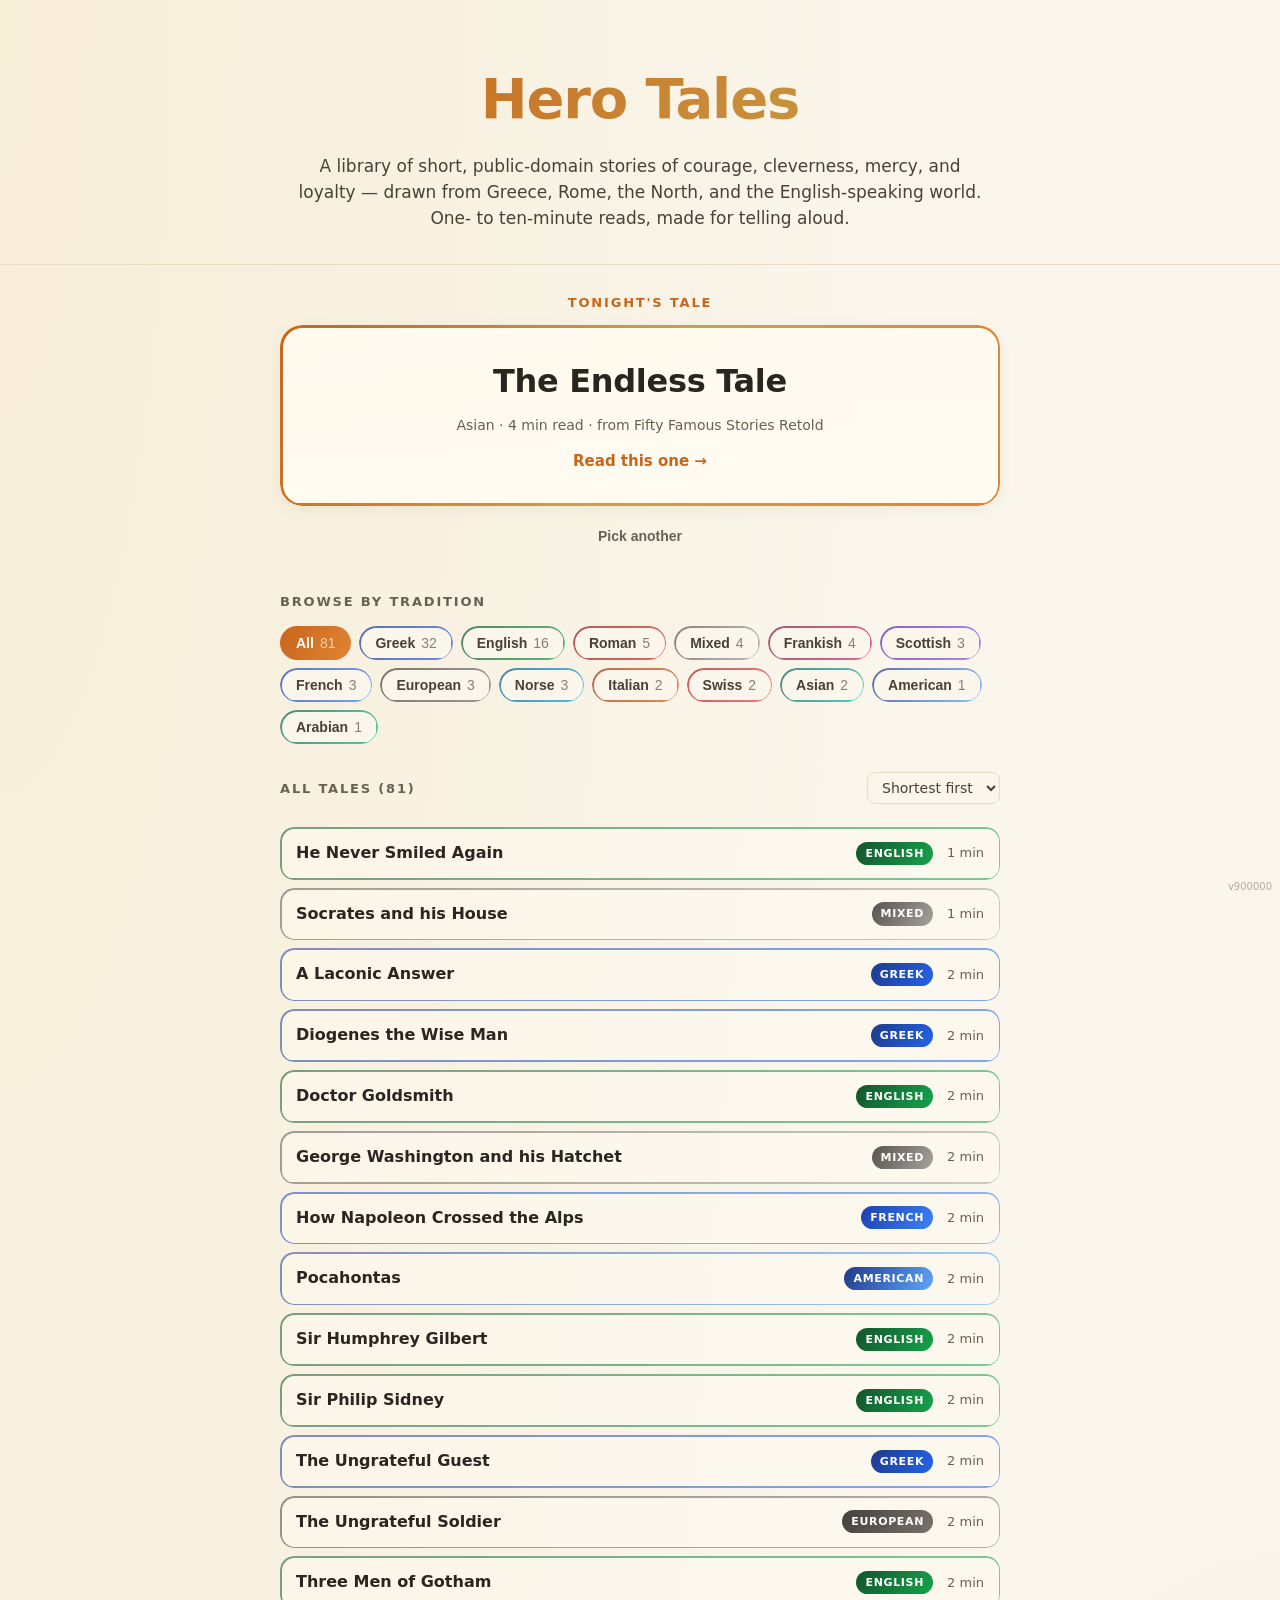
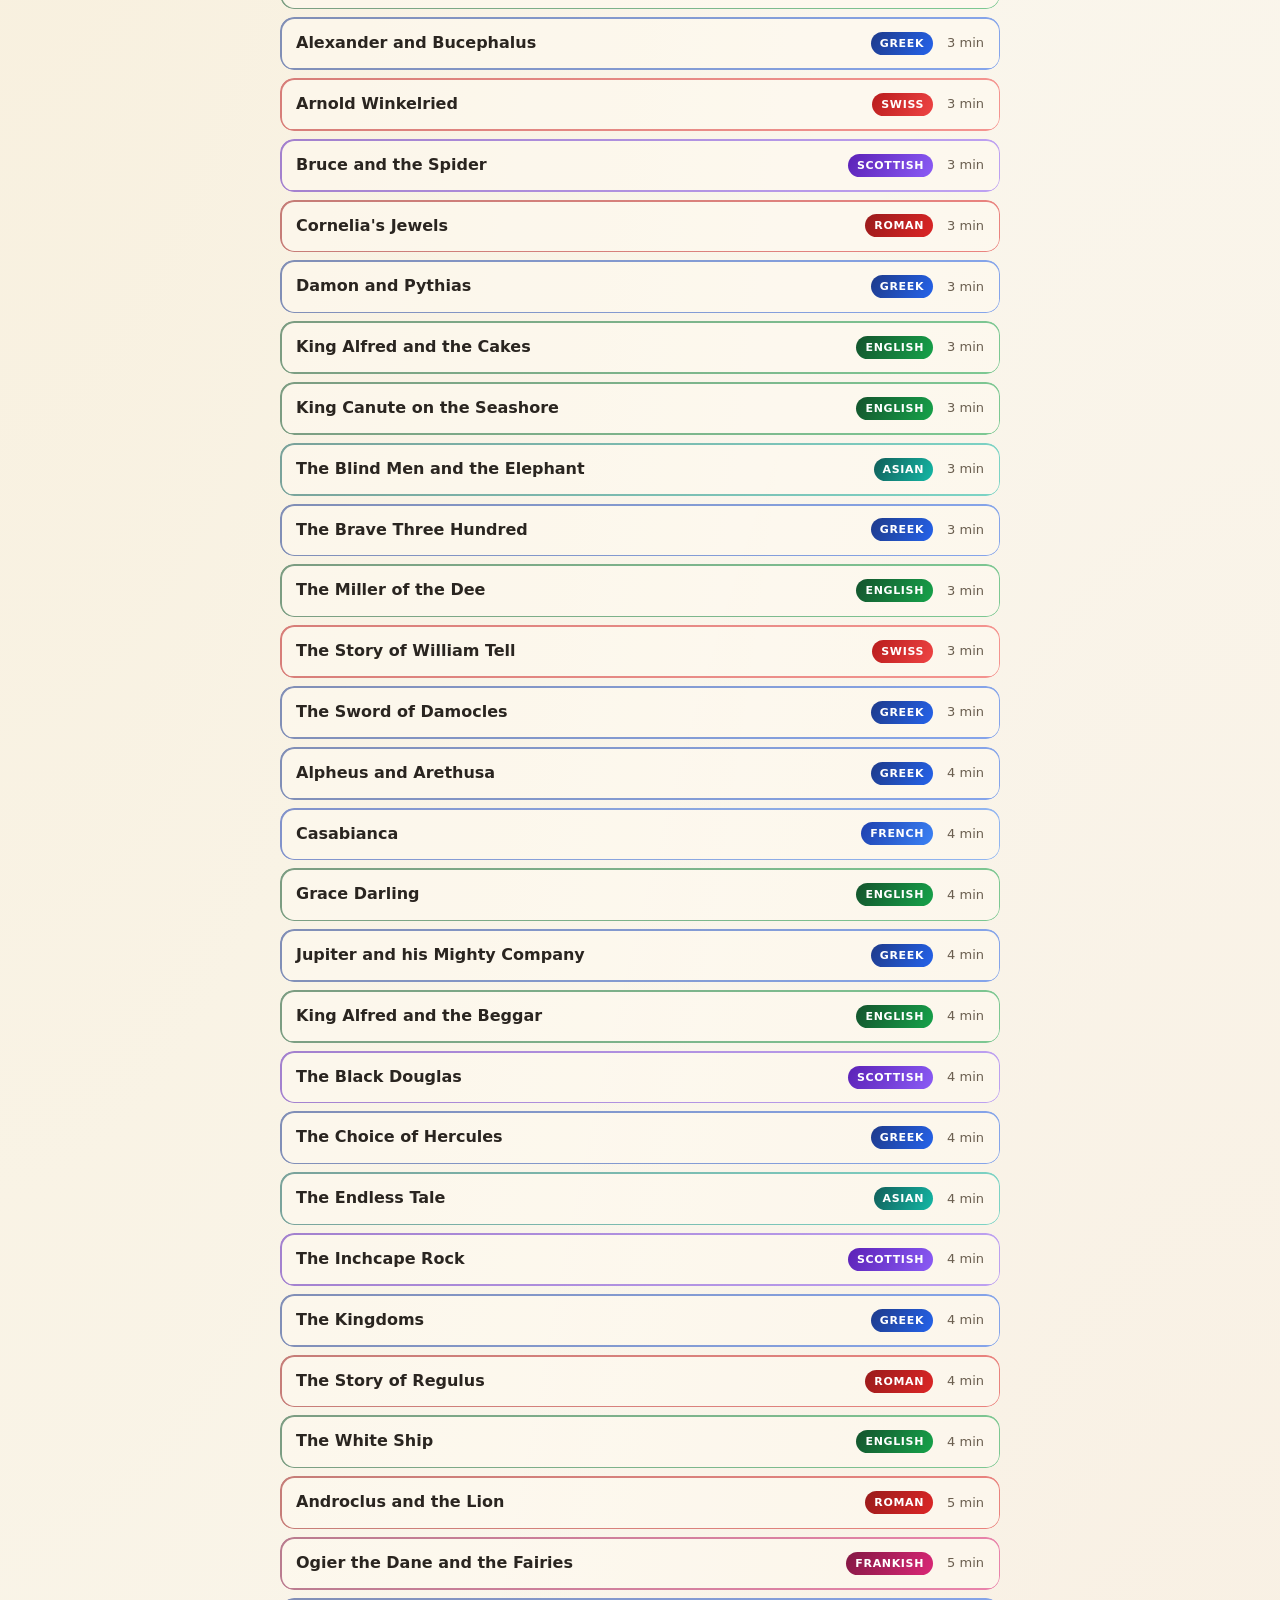
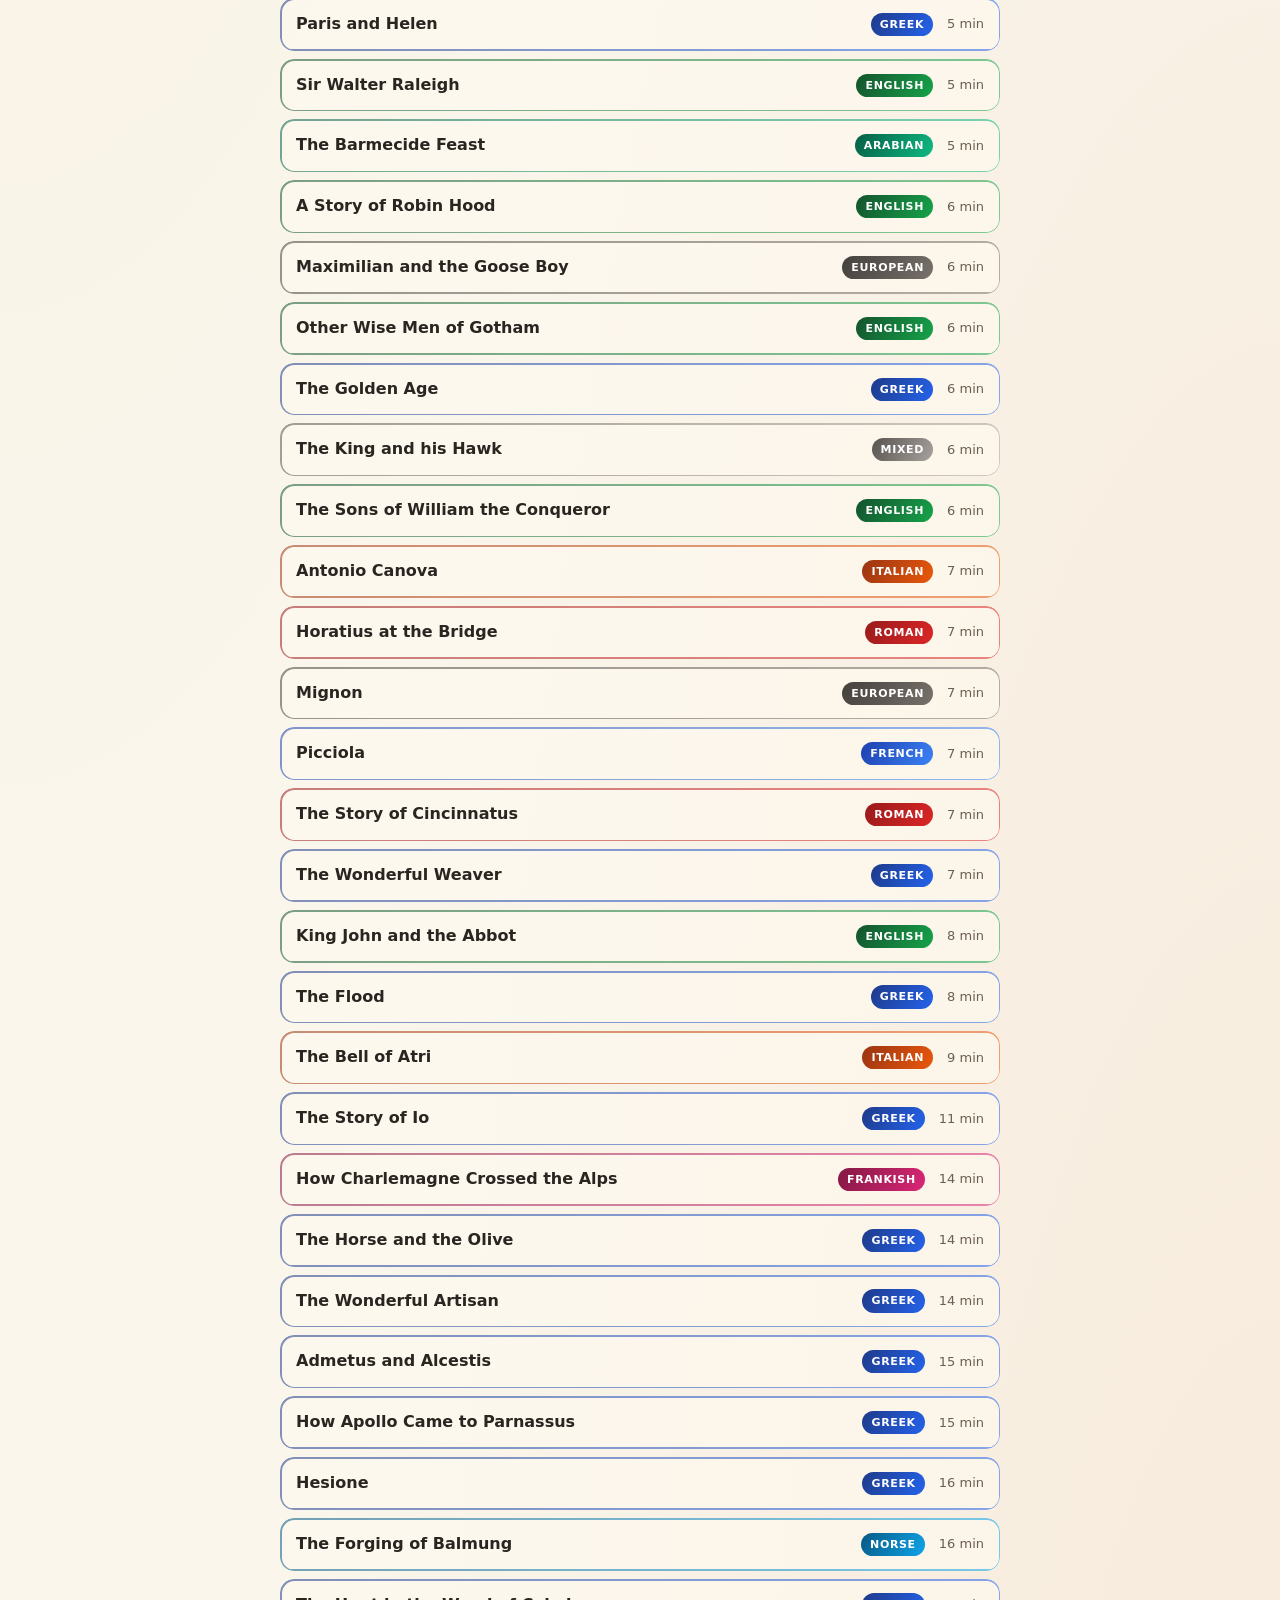
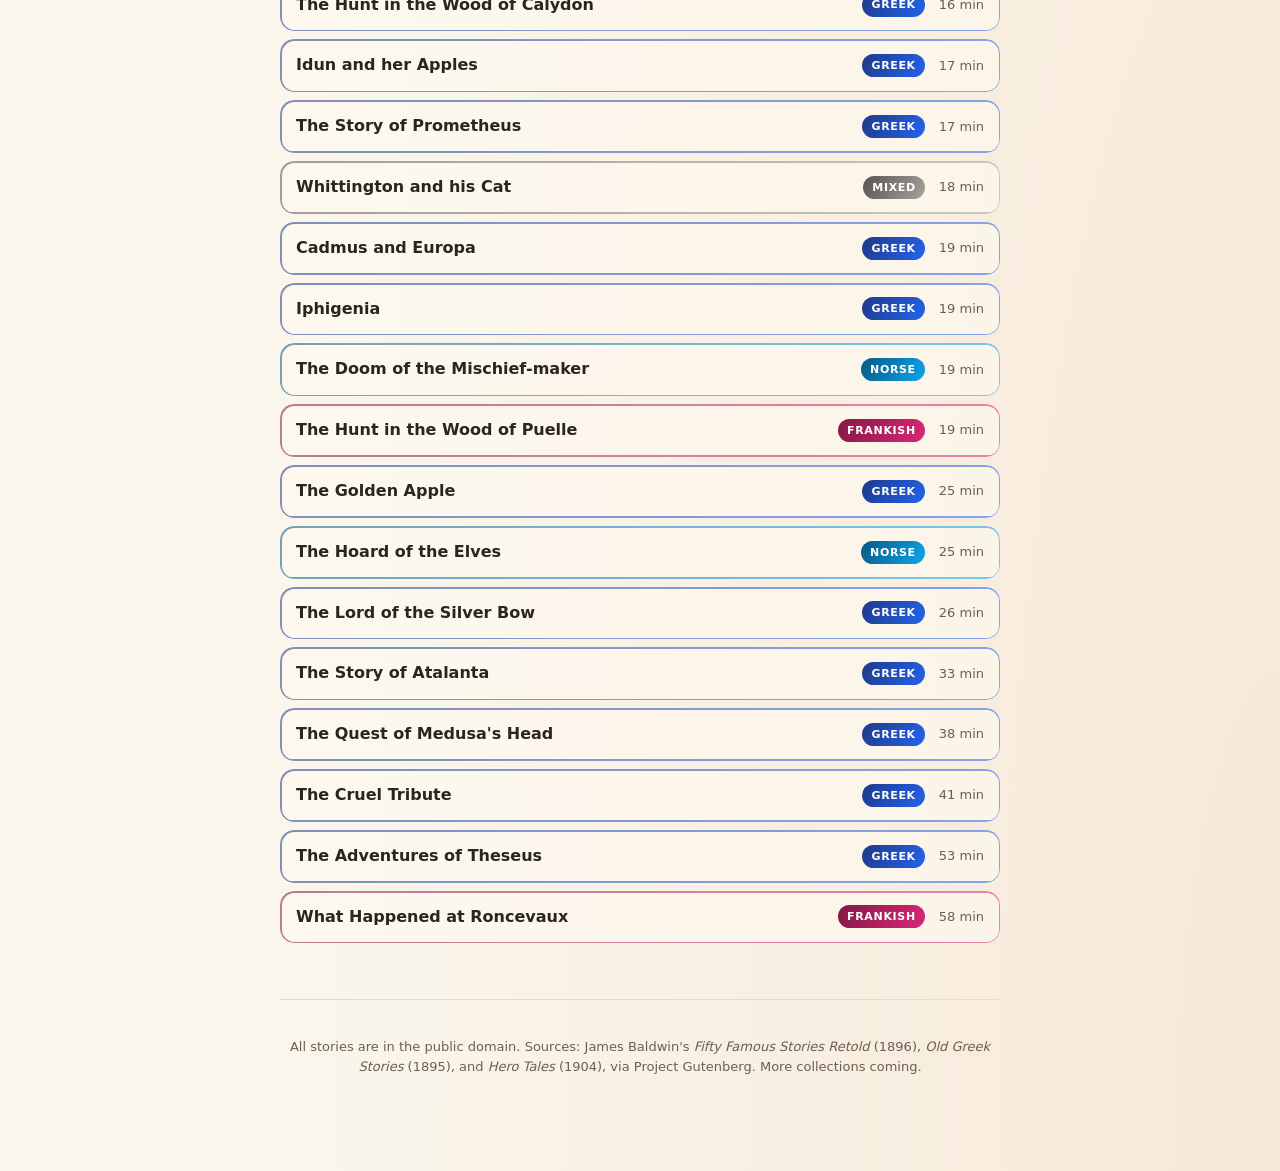
==== index.html @ 022a9156 "Hero Tales v1 — 81 public-domain hero tales from Baldwin's Fifty Famous Stories Retold, Old Greek St" ====
<!DOCTYPE html>
<html lang="en">
<head>
<meta charset="UTF-8">
<meta name="viewport" content="width=device-width, initial-scale=1.0, viewport-fit=cover">
<meta name="theme-color" content="#FAF6EC">
<title>Hero Tales — Stories of greatness, for telling aloud</title>
<link rel="manifest" href="manifest.json">
<link rel="icon" type="image/png" href="icon-192.png">
<link rel="apple-touch-icon" href="apple-touch-icon.png">
<meta name="apple-mobile-web-app-capable" content="yes">
<meta name="apple-mobile-web-app-title" content="Hero Tales">
<link rel="stylesheet" href="assets/style.css">
</head>
<body class="library">

<header class="hero">
  <div class="hero-wrap">
    <h1>Hero Tales</h1>
    <p class="hero-lede">A library of short, public-domain stories of courage, cleverness, mercy, and loyalty — drawn from Greece, Rome, the North, and the English-speaking world. One- to ten-minute reads, made for telling aloud.</p>
  </div>
</header>

<main>
  <section class="tonight">
    <div class="tonight-label">Tonight's tale</div>
    <a id="tonight-card" class="tonight-card" href="#">
      <div class="tonight-title">Loading…</div>
      <div class="tonight-meta"></div>
      <div class="tonight-cta">Read this one →</div>
    </a>
    <button id="reshuffle" class="reshuffle">Pick another</button>
  </section>

  <section class="filter-section">
    <h2 class="section-title">Browse by tradition</h2>
    <div id="tradition-chips" class="chip-row"></div>
  </section>

  <section class="list-section">
    <div class="list-header">
      <h2 class="section-title" id="list-title">All tales</h2>
      <select id="sort-by" class="sort-select" aria-label="Sort">
        <option value="short">Shortest first</option>
        <option value="alpha">A → Z</option>
        <option value="tradition">By tradition</option>
      </select>
    </div>
    <ul id="story-list" class="story-list"></ul>
  </section>

  <footer class="lib-footer">
    <p>All stories are in the public domain. Sources: James Baldwin's <em>Fifty Famous Stories Retold</em> (1896), <em>Old Greek Stories</em> (1895), and <em>Hero Tales</em> (1904), via Project Gutenberg. More collections coming.</p>
  </footer>
</main>

<div id="version-pill" class="version-pill"></div>

<script src="assets/app.js"></script>
</body>
</html>
---- assets/style.css ----
/* Hero Tales — warm-cream campfire aesthetic. Light/bright, never dark. */

:root {
  --cream: #FAF6EC;
  --cream-2: #F2EBD8;
  --ink: #2A2520;
  --ink-soft: #4A4034;
  --muted: #6B5F50;
  --rule: #E5DCC2;
  --amber: #C8651B;
  --amber-2: #E08434;
  --gold: #C9A24A;

  /* Tradition accents (paired: deep / glow) */
  --t-greek-1: #1E3A8A;   --t-greek-2: #2563EB;
  --t-roman-1: #991B1B;   --t-roman-2: #DC2626;
  --t-english-1: #14532D; --t-english-2: #16A34A;
  --t-scottish-1: #5B21B6;--t-scottish-2: #8B5CF6;
  --t-norse-1: #075985;   --t-norse-2: #0EA5E9;
  --t-frankish-1: #831843;--t-frankish-2: #DB2777;
  --t-french-1: #1E40AF;  --t-french-2: #3B82F6;
  --t-italian-1: #9A3412; --t-italian-2: #EA580C;
  --t-swiss-1: #B91C1C;   --t-swiss-2: #EF4444;
  --t-arabian-1: #065F46; --t-arabian-2: #10B981;
  --t-asian-1: #115E59;   --t-asian-2: #14B8A6;
  --t-american-1: #1E3A8A;--t-american-2: #60A5FA;
  --t-european-1: #44403C;--t-european-2: #78716C;
  --t-mixed-1: #57534E;   --t-mixed-2: #A8A29E;
}

[hidden] { display: none !important; }

* { box-sizing: border-box; }

html, body {
  margin: 0;
  padding: 0;
  background: var(--cream);
  color: var(--ink);
  font-family: -apple-system, BlinkMacSystemFont, "Segoe UI", system-ui, sans-serif;
  font-size: 17px;
  line-height: 1.55;
  -webkit-font-smoothing: antialiased;
  text-rendering: optimizeLegibility;
}

body {
  padding-bottom: env(safe-area-inset-bottom);
  background:
    radial-gradient(ellipse at top left, rgba(232, 196, 122, 0.18), transparent 50%),
    radial-gradient(ellipse at bottom right, rgba(220, 134, 76, 0.12), transparent 55%),
    var(--cream);
  min-height: 100vh;
}

a { color: var(--amber); text-decoration: none; }
a:hover { text-decoration: underline; }

/* ===== Library page ===== */

.hero {
  padding: 56px 24px 32px;
  text-align: center;
  border-bottom: 1px solid var(--rule);
}
.hero-wrap { max-width: 700px; margin: 0 auto; }
.hero h1 {
  font-size: clamp(36px, 7vw, 56px);
  font-weight: 900;
  letter-spacing: -0.02em;
  margin: 0 0 10px;
  background: linear-gradient(120deg, var(--amber) 0%, var(--gold) 100%);
  -webkit-background-clip: text;
  background-clip: text;
  color: transparent;
}
.hero-lede {
  font-size: 17px;
  color: var(--ink-soft);
  margin: 0;
  line-height: 1.55;
}

main { max-width: 760px; margin: 0 auto; padding: 28px 20px 80px; }

.section-title {
  font-size: 13px;
  font-weight: 800;
  letter-spacing: 0.14em;
  text-transform: uppercase;
  color: var(--muted);
  margin: 0 0 14px;
}

/* Tonight's tale card — large featured tile with gradient outline */
.tonight { margin-bottom: 40px; }
.tonight-label {
  font-size: 13px;
  font-weight: 800;
  letter-spacing: 0.14em;
  text-transform: uppercase;
  color: var(--amber);
  margin-bottom: 12px;
  text-align: center;
}
.tonight-card {
  display: block;
  position: relative;
  padding: 32px 28px;
  background: linear-gradient(180deg, rgba(255, 251, 240, 0.85) 0%, rgba(255, 251, 240, 1) 100%);
  border-radius: 22px;
  text-decoration: none;
  color: inherit;
  text-align: center;
  isolation: isolate;
  box-shadow: 0 4px 14px rgba(122, 86, 36, 0.08);
  transition: transform 0.15s ease;
}
.tonight-card::before {
  content: '';
  position: absolute;
  inset: 0;
  border-radius: 22px;
  padding: 2.5px;
  background: linear-gradient(120deg, var(--amber) 0%, var(--gold) 50%, var(--amber-2) 100%);
  -webkit-mask: linear-gradient(#000 0 0) content-box, linear-gradient(#000 0 0);
  mask: linear-gradient(#000 0 0) content-box, linear-gradient(#000 0 0);
  -webkit-mask-composite: xor;
  mask-composite: exclude;
  pointer-events: none;
}
.tonight-card:hover { transform: translateY(-2px); text-decoration: none; }
.tonight-title {
  font-size: clamp(24px, 4.5vw, 32px);
  font-weight: 800;
  letter-spacing: -0.01em;
  margin-bottom: 8px;
  color: var(--ink);
}
.tonight-meta {
  font-size: 14px;
  color: var(--muted);
  margin-bottom: 14px;
}
.tonight-cta {
  font-size: 15px;
  font-weight: 700;
  color: var(--amber);
}
.reshuffle {
  display: block;
  margin: 14px auto 0;
  background: transparent;
  border: none;
  color: var(--muted);
  font-size: 14px;
  font-weight: 600;
  cursor: pointer;
  padding: 8px 16px;
}
.reshuffle:hover { color: var(--amber); }

/* Tradition chips */
.filter-section { margin-bottom: 28px; }
.chip-row {
  display: flex;
  flex-wrap: wrap;
  gap: 8px;
}
.chip {
  position: relative;
  padding: 9px 16px;
  background: var(--cream);
  border-radius: 999px;
  font-size: 14px;
  font-weight: 600;
  color: var(--ink-soft);
  cursor: pointer;
  border: none;
  isolation: isolate;
  transition: transform 0.12s ease;
}
.chip::before {
  content: '';
  position: absolute;
  inset: 0;
  border-radius: 999px;
  padding: 1.5px;
  background: linear-gradient(120deg, var(--c1, var(--rule)), var(--c2, var(--rule)));
  -webkit-mask: linear-gradient(#000 0 0) content-box, linear-gradient(#000 0 0);
  mask: linear-gradient(#000 0 0) content-box, linear-gradient(#000 0 0);
  -webkit-mask-composite: xor;
  mask-composite: exclude;
  pointer-events: none;
  opacity: 0.7;
}
.chip:hover { transform: translateY(-1px); }
.chip.active {
  background: linear-gradient(120deg, var(--c1, var(--amber)) 0%, var(--c2, var(--amber-2)) 100%);
  color: white;
}
.chip.active::before { opacity: 0; }
.chip-count {
  margin-left: 6px;
  opacity: 0.65;
  font-weight: 500;
}

/* Story list */
.list-section {}
.list-header {
  display: flex;
  align-items: baseline;
  justify-content: space-between;
  margin-bottom: 14px;
  gap: 12px;
}
.sort-select {
  background: var(--cream);
  border: 1px solid var(--rule);
  border-radius: 8px;
  padding: 6px 10px;
  font-size: 14px;
  color: var(--ink-soft);
  font-family: inherit;
}
.story-list {
  list-style: none;
  margin: 0;
  padding: 0;
  display: flex;
  flex-direction: column;
  gap: 8px;
}
.story-item {
  position: relative;
  padding: 14px 16px;
  background: rgba(255, 251, 240, 0.6);
  border-radius: 14px;
  display: flex;
  align-items: center;
  gap: 14px;
  isolation: isolate;
  transition: transform 0.12s ease, background 0.15s;
}
.story-item::before {
  content: '';
  position: absolute;
  inset: 0;
  border-radius: 14px;
  padding: 1.5px;
  background: linear-gradient(120deg, var(--c1, var(--rule)), var(--c2, var(--rule)));
  -webkit-mask: linear-gradient(#000 0 0) content-box, linear-gradient(#000 0 0);
  mask: linear-gradient(#000 0 0) content-box, linear-gradient(#000 0 0);
  -webkit-mask-composite: xor;
  mask-composite: exclude;
  pointer-events: none;
  opacity: 0.55;
}
.story-item a {
  flex: 1;
  color: var(--ink);
  text-decoration: none;
  font-weight: 600;
  font-size: 16px;
}
.story-item:hover { transform: translateY(-1px); background: rgba(255, 251, 240, 0.95); }
.story-item:hover a { text-decoration: none; }
.story-time {
  font-size: 13px;
  color: var(--muted);
  font-variant-numeric: tabular-nums;
  white-space: nowrap;
}
.story-trad-pill {
  font-size: 11px;
  font-weight: 700;
  letter-spacing: 0.06em;
  text-transform: uppercase;
  padding: 3px 9px;
  border-radius: 999px;
  background: linear-gradient(120deg, var(--c1) 0%, var(--c2) 100%);
  color: white;
  white-space: nowrap;
}

/* Footer */
.lib-footer {
  margin-top: 56px;
  padding-top: 24px;
  border-top: 1px solid var(--rule);
  font-size: 13px;
  color: var(--muted);
  text-align: center;
}
.lib-footer em { font-style: italic; }

/* ===== Story page ===== */
.story-header {
  display: flex;
  justify-content: space-between;
  align-items: center;
  padding: 16px 20px;
  border-bottom: 1px solid var(--rule);
  position: sticky;
  top: 0;
  background: var(--cream);
  z-index: 10;
  padding-top: max(16px, env(safe-area-inset-top));
}
.back-link {
  font-weight: 600;
  font-size: 15px;
}
.campfire-btn {
  background: transparent;
  border: 1.5px solid var(--rule);
  border-radius: 999px;
  padding: 7px 14px;
  font-size: 14px;
  font-weight: 600;
  color: var(--ink-soft);
  cursor: pointer;
  font-family: inherit;
}
.campfire-btn[aria-pressed="true"] {
  background: linear-gradient(120deg, var(--amber), var(--amber-2));
  color: white;
  border-color: transparent;
}

.story-main {
  max-width: 680px;
  margin: 0 auto;
  padding: 36px 24px 120px;
}

.story-tradition {
  display: inline-block;
  font-size: 12px;
  font-weight: 800;
  letter-spacing: 0.14em;
  text-transform: uppercase;
  padding: 4px 12px;
  border-radius: 999px;
  background: linear-gradient(120deg, var(--c1) 0%, var(--c2) 100%);
  color: white;
  margin-bottom: 14px;
}
.story-title {
  font-size: clamp(30px, 5.5vw, 44px);
  font-weight: 900;
  letter-spacing: -0.02em;
  line-height: 1.1;
  margin: 0 0 10px;
  color: var(--ink);
}
.story-meta {
  font-size: 14px;
  color: var(--muted);
  margin-bottom: 28px;
}
.story-body {
  font-size: 18px;
  line-height: 1.7;
  color: var(--ink);
}
.story-body p { margin: 0 0 1em; }
.story-body p:first-of-type::first-letter {
  font-size: 3.2em;
  font-weight: 800;
  float: left;
  line-height: 0.85;
  padding: 4px 8px 0 0;
  color: var(--amber);
}
.story-source {
  margin-top: 36px;
  padding-top: 18px;
  border-top: 1px solid var(--rule);
  font-size: 13px;
  color: var(--muted);
  font-style: italic;
}

/* Story controls — pinned to bottom on small screens */
.story-controls {
  display: flex;
  gap: 10px;
  margin-top: 36px;
  flex-wrap: wrap;
  justify-content: center;
  position: sticky;
  bottom: 16px;
  bottom: max(16px, env(safe-area-inset-bottom));
  padding-top: 12px;
}
.ctrl-btn {
  padding: 14px 22px;
  border-radius: 999px;
  font-size: 15px;
  font-weight: 700;
  cursor: pointer;
  border: none;
  font-family: inherit;
  background: white;
  color: var(--ink);
  box-shadow: 0 4px 12px rgba(122, 86, 36, 0.12);
  text-decoration: none;
  display: inline-flex;
  align-items: center;
  text-align: center;
}
.ctrl-btn.primary {
  background: linear-gradient(120deg, var(--amber), var(--amber-2));
  color: white;
}
.ctrl-btn.ghost {
  background: transparent;
  border: 1.5px solid var(--rule);
  box-shadow: none;
}
.ctrl-btn.speaking {
  background: linear-gradient(120deg, var(--gold), var(--amber));
  color: white;
}

/* ===== Campfire mode ===== */
body.campfire {
  background:
    radial-gradient(ellipse at top, rgba(232, 138, 60, 0.22), transparent 60%),
    radial-gradient(ellipse at bottom, rgba(255, 196, 122, 0.18), transparent 60%),
    #FFF6E4;
}
body.campfire .story-header { background: transparent; border-bottom: none; }
body.campfire .story-main { padding: 24px 28px 140px; }
body.campfire .story-title {
  font-size: clamp(38px, 7vw, 56px);
  text-align: center;
}
body.campfire .story-tradition,
body.campfire .story-meta,
body.campfire .story-source {
  text-align: center;
  display: block;
  margin-left: auto;
  margin-right: auto;
}
body.campfire .story-body {
  font-size: 22px;
  line-height: 1.75;
  max-width: 640px;
  margin: 0 auto;
}
body.campfire .story-body p:first-of-type::first-letter {
  font-size: 4em;
}

/* Version pill */
.version-pill {
  position: fixed;
  bottom: 6px;
  right: 8px;
  font-size: 10px;
  color: var(--muted);
  opacity: 0.5;
  font-variant-numeric: tabular-nums;
  pointer-events: none;
  z-index: 100;
}

/* Refresh banner */
.refresh-banner {
  position: fixed;
  left: 50%;
  bottom: 20px;
  transform: translateX(-50%);
  background: var(--ink);
  color: white;
  padding: 12px 20px;
  border-radius: 999px;
  font-size: 14px;
  font-weight: 600;
  cursor: pointer;
  z-index: 200;
  box-shadow: 0 4px 16px rgba(0, 0, 0, 0.2);
}

@media (max-width: 480px) {
  .story-body { font-size: 17px; }
  .hero { padding-top: 36px; }
  body.campfire .story-body { font-size: 20px; }
}
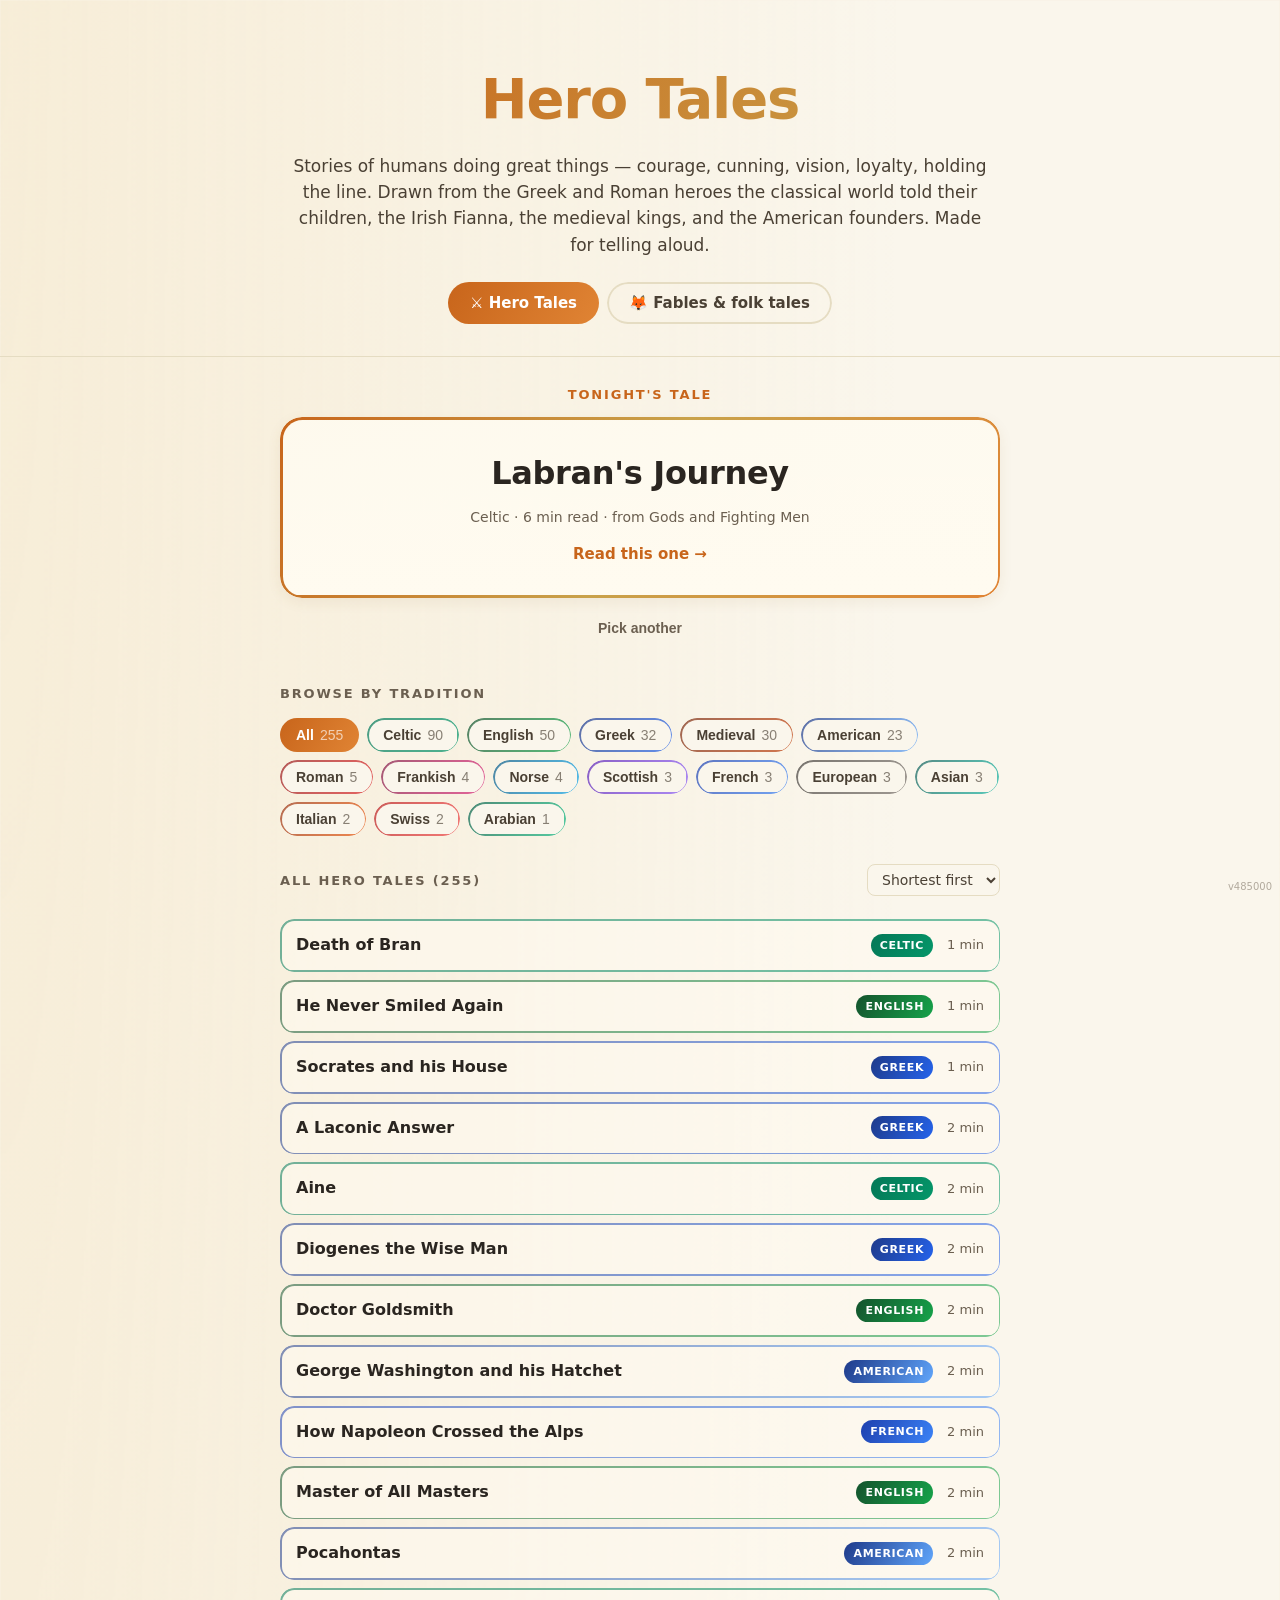
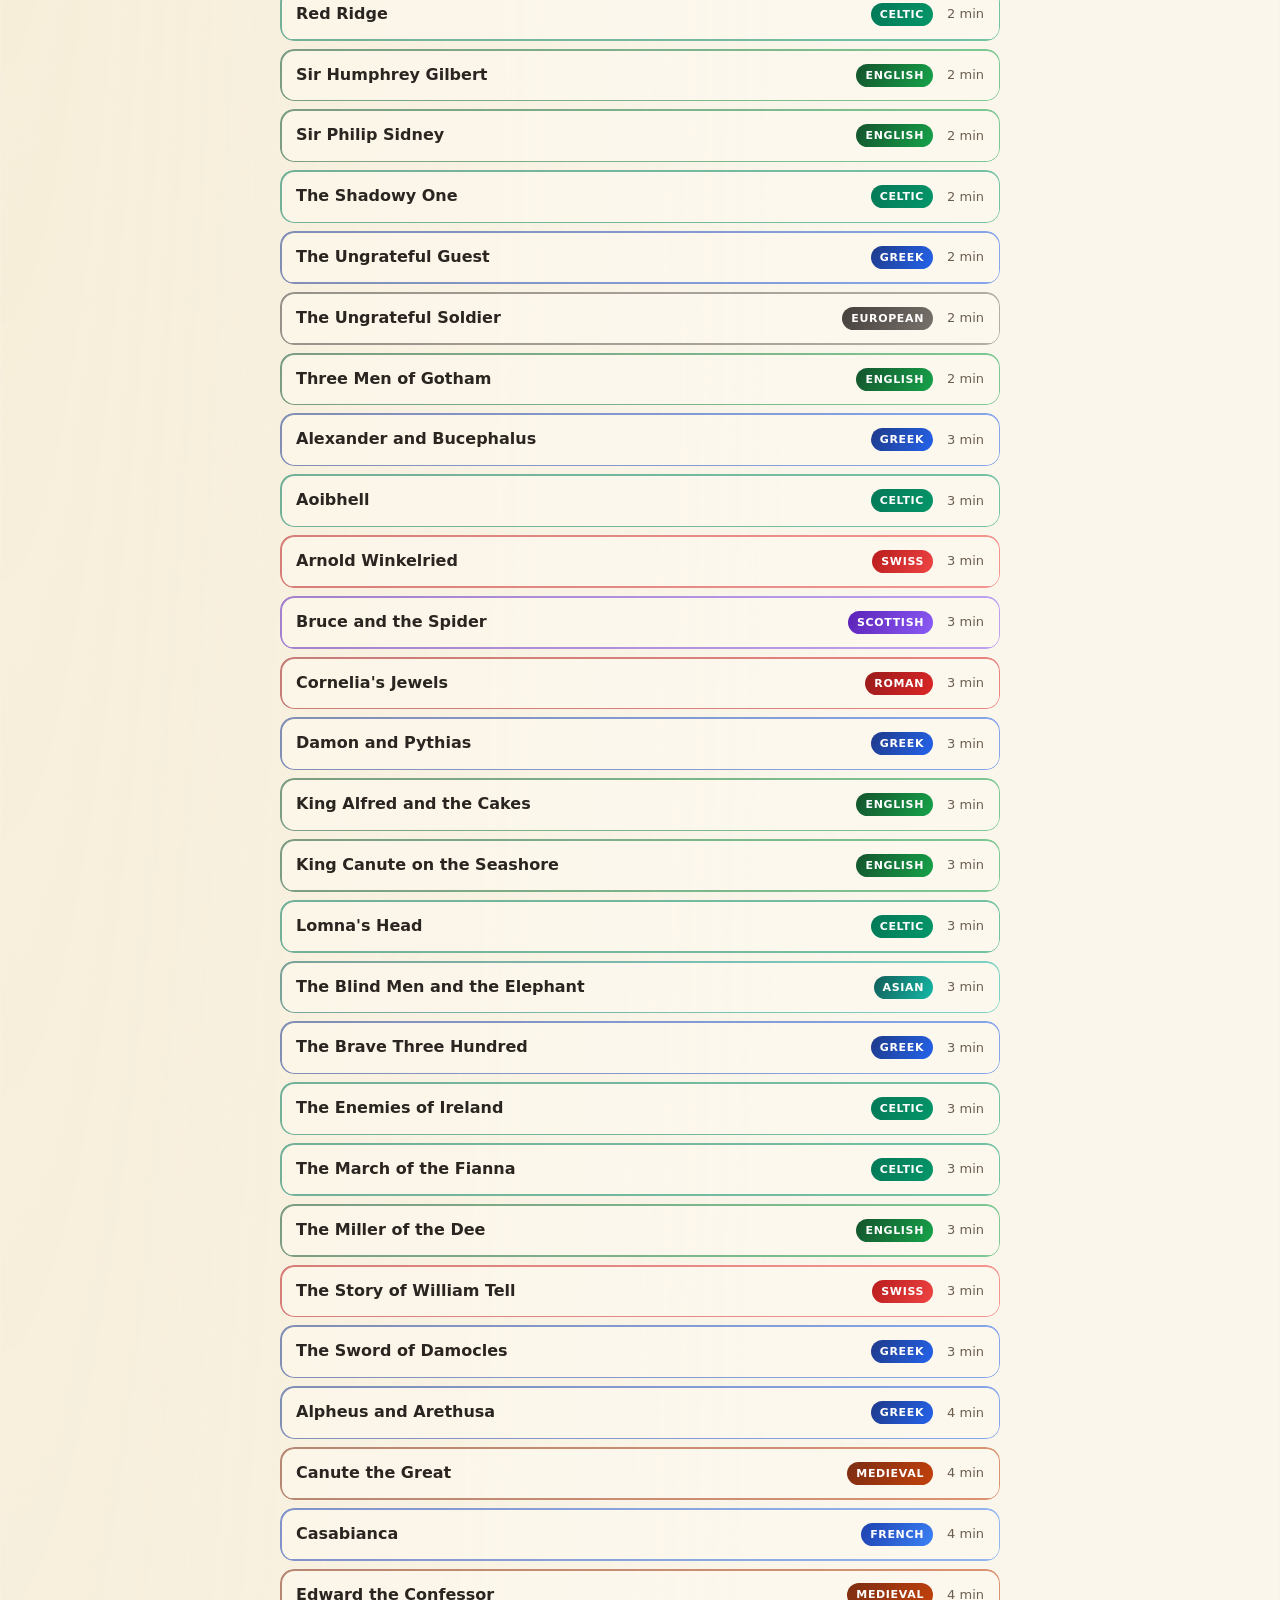
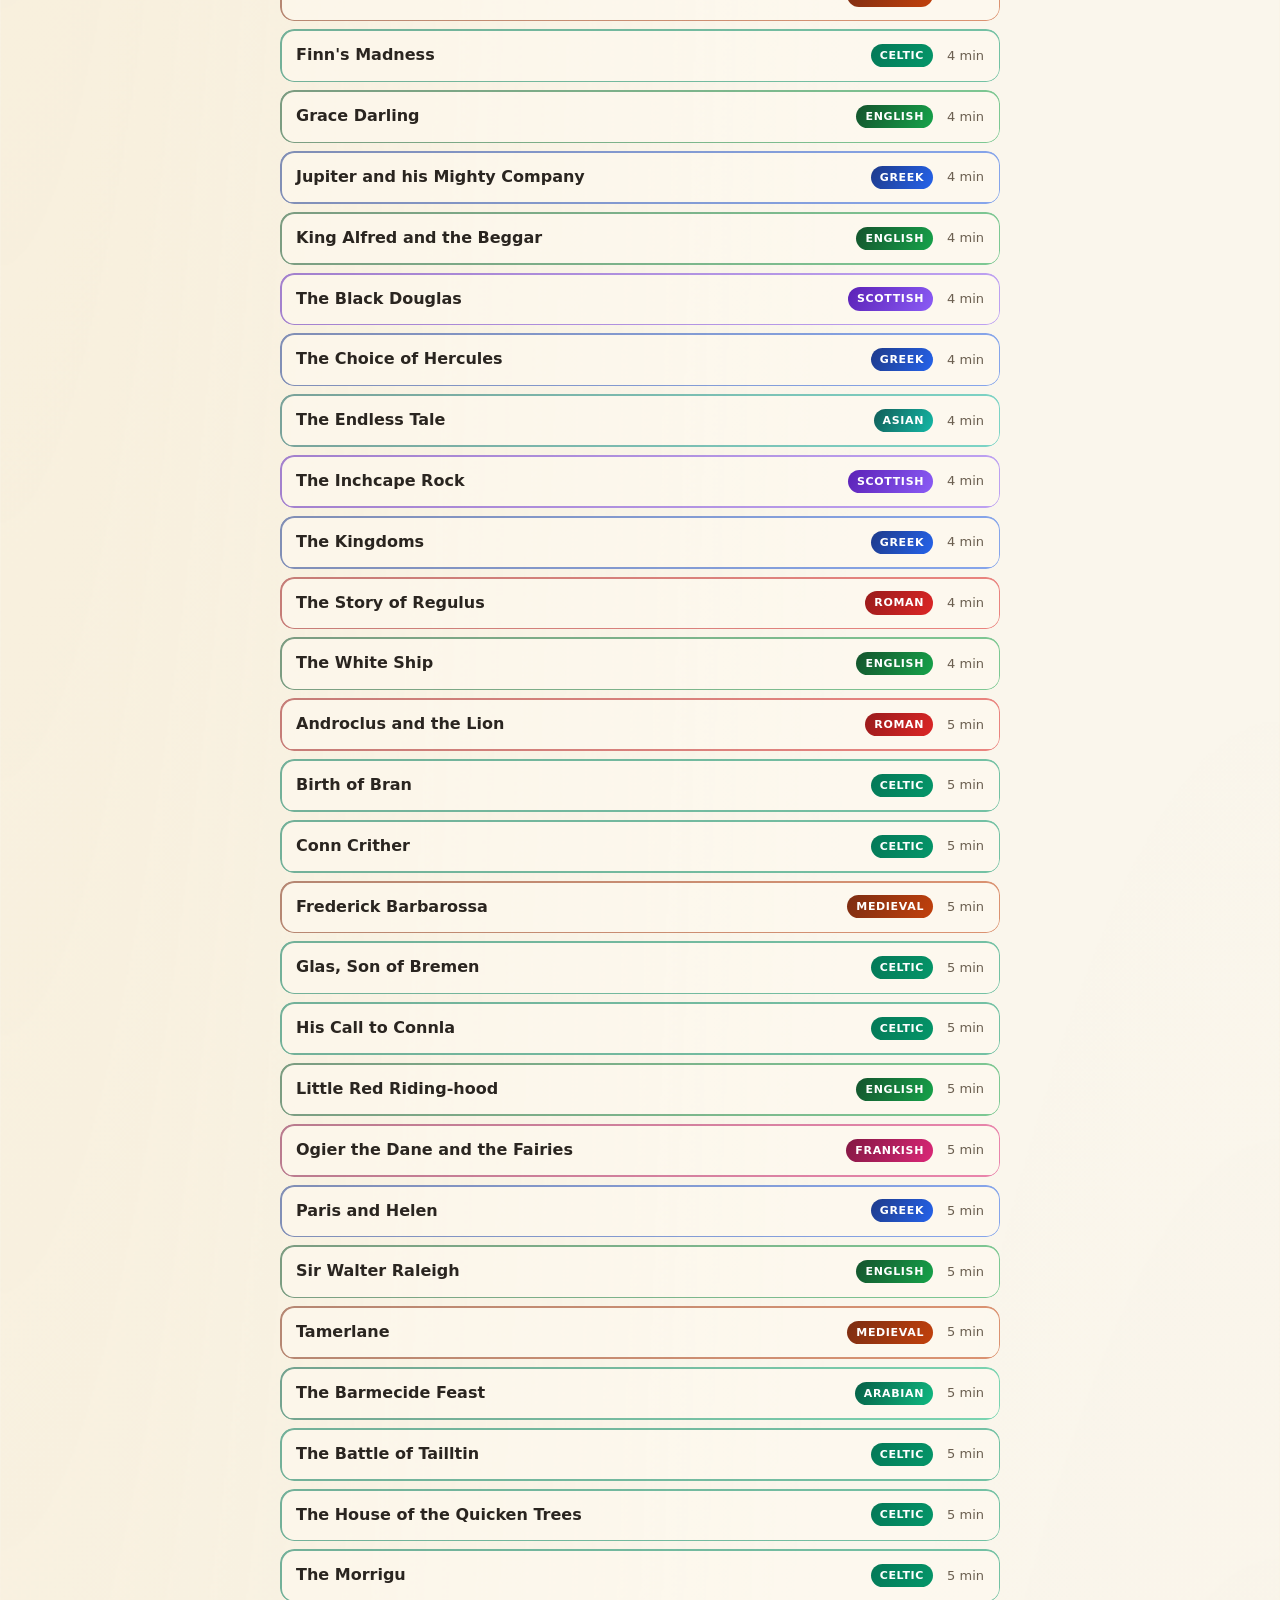
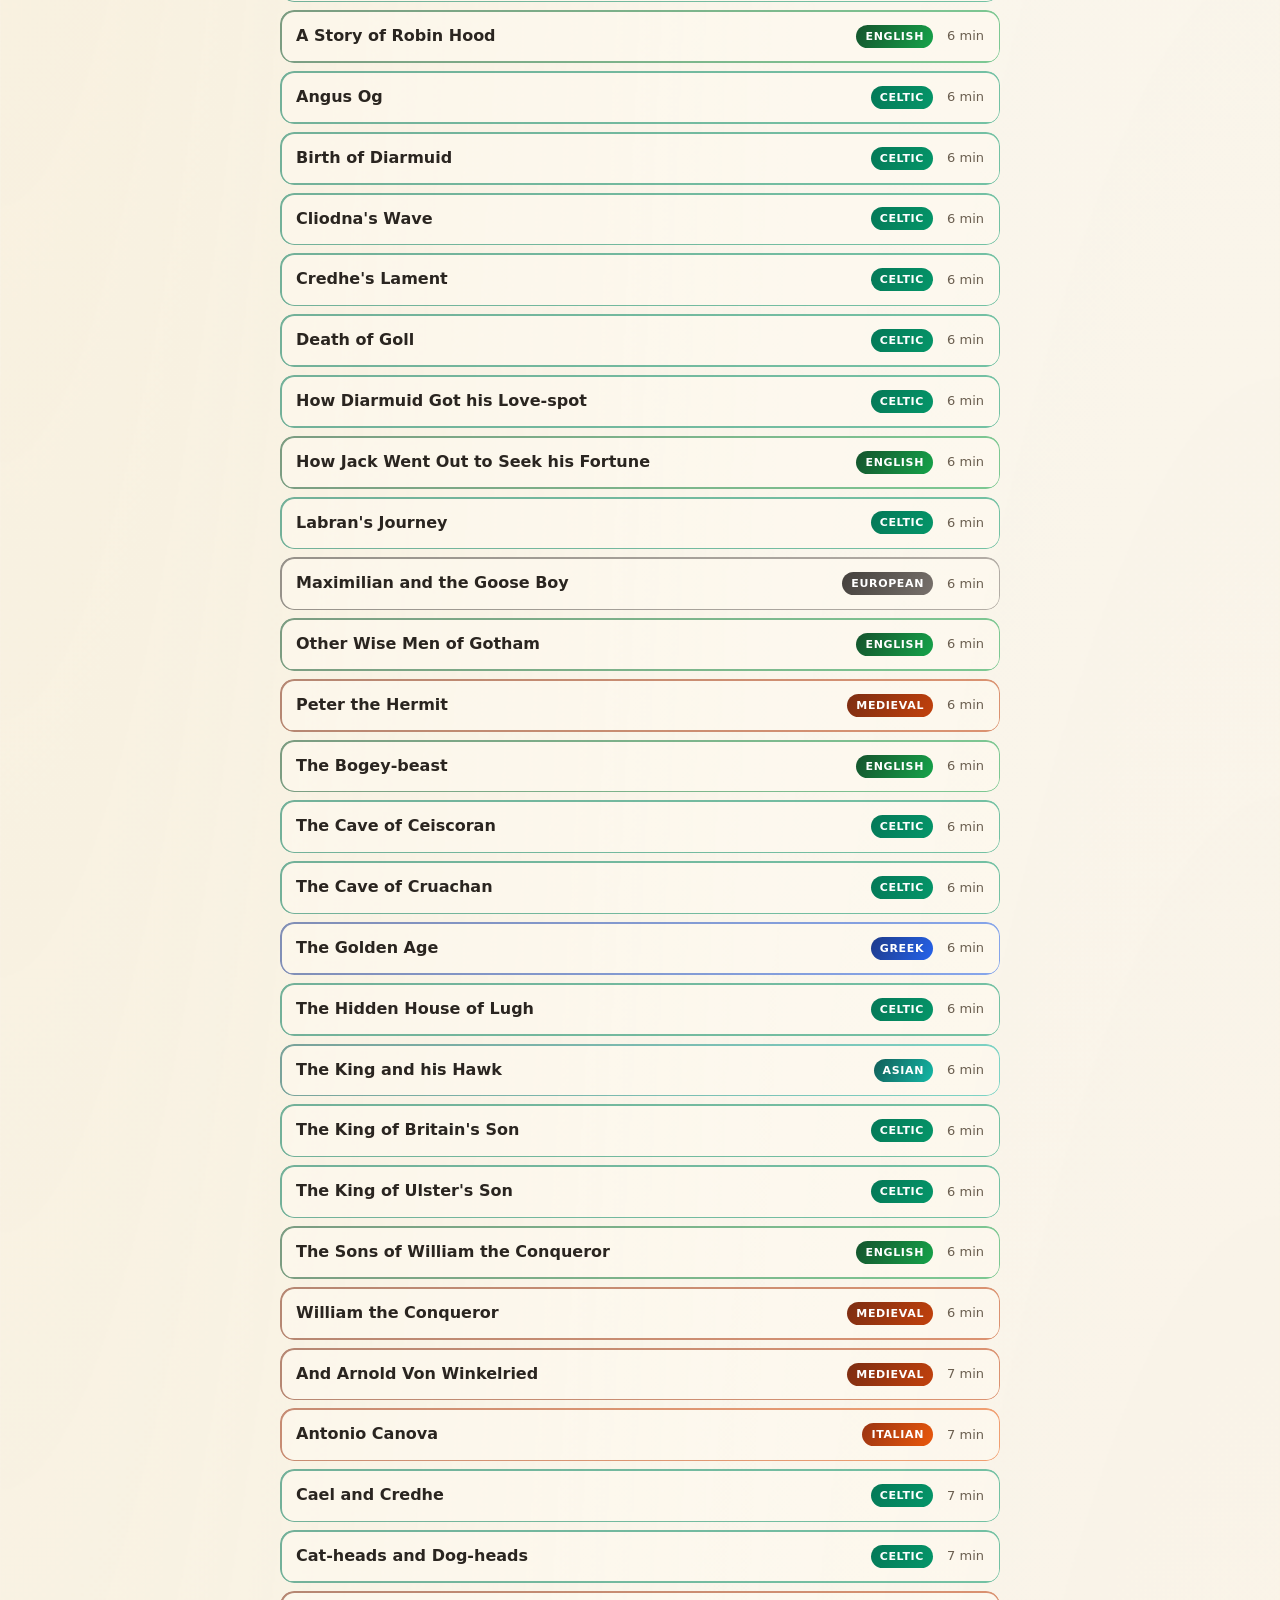
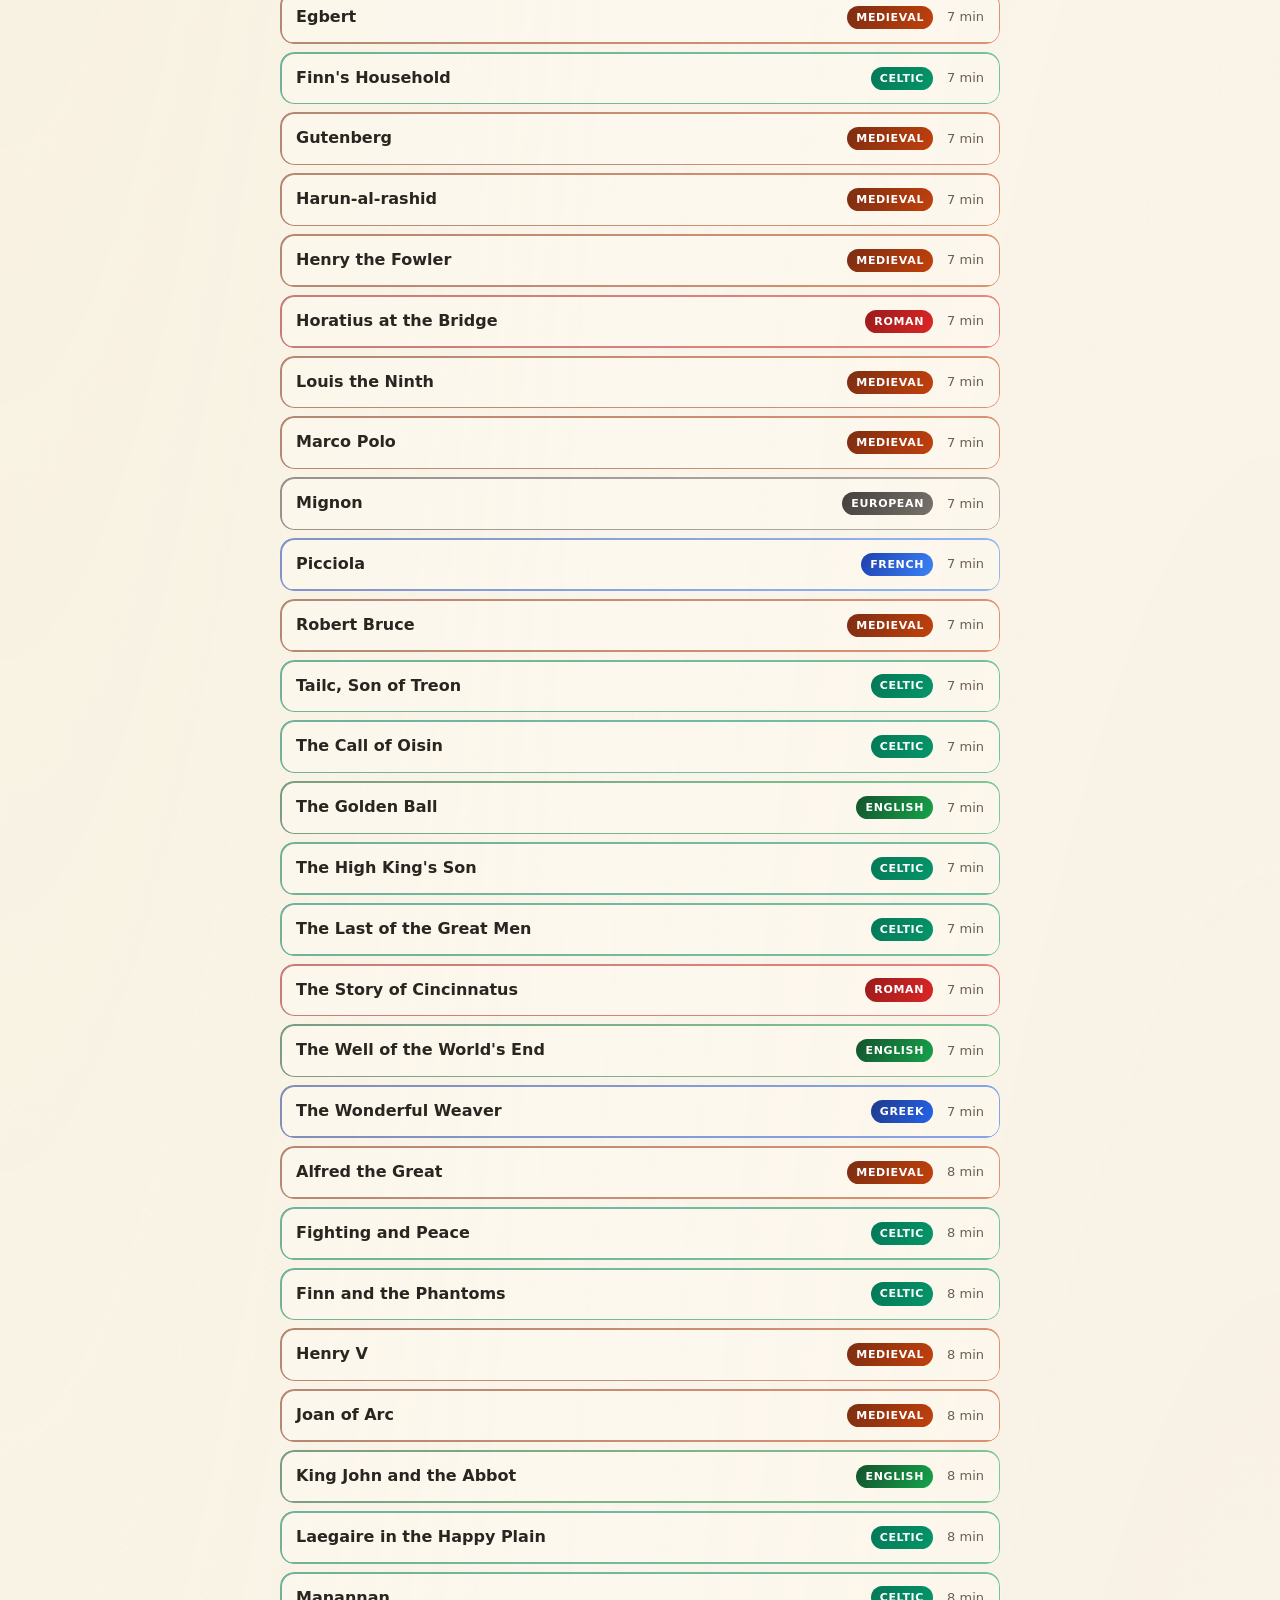
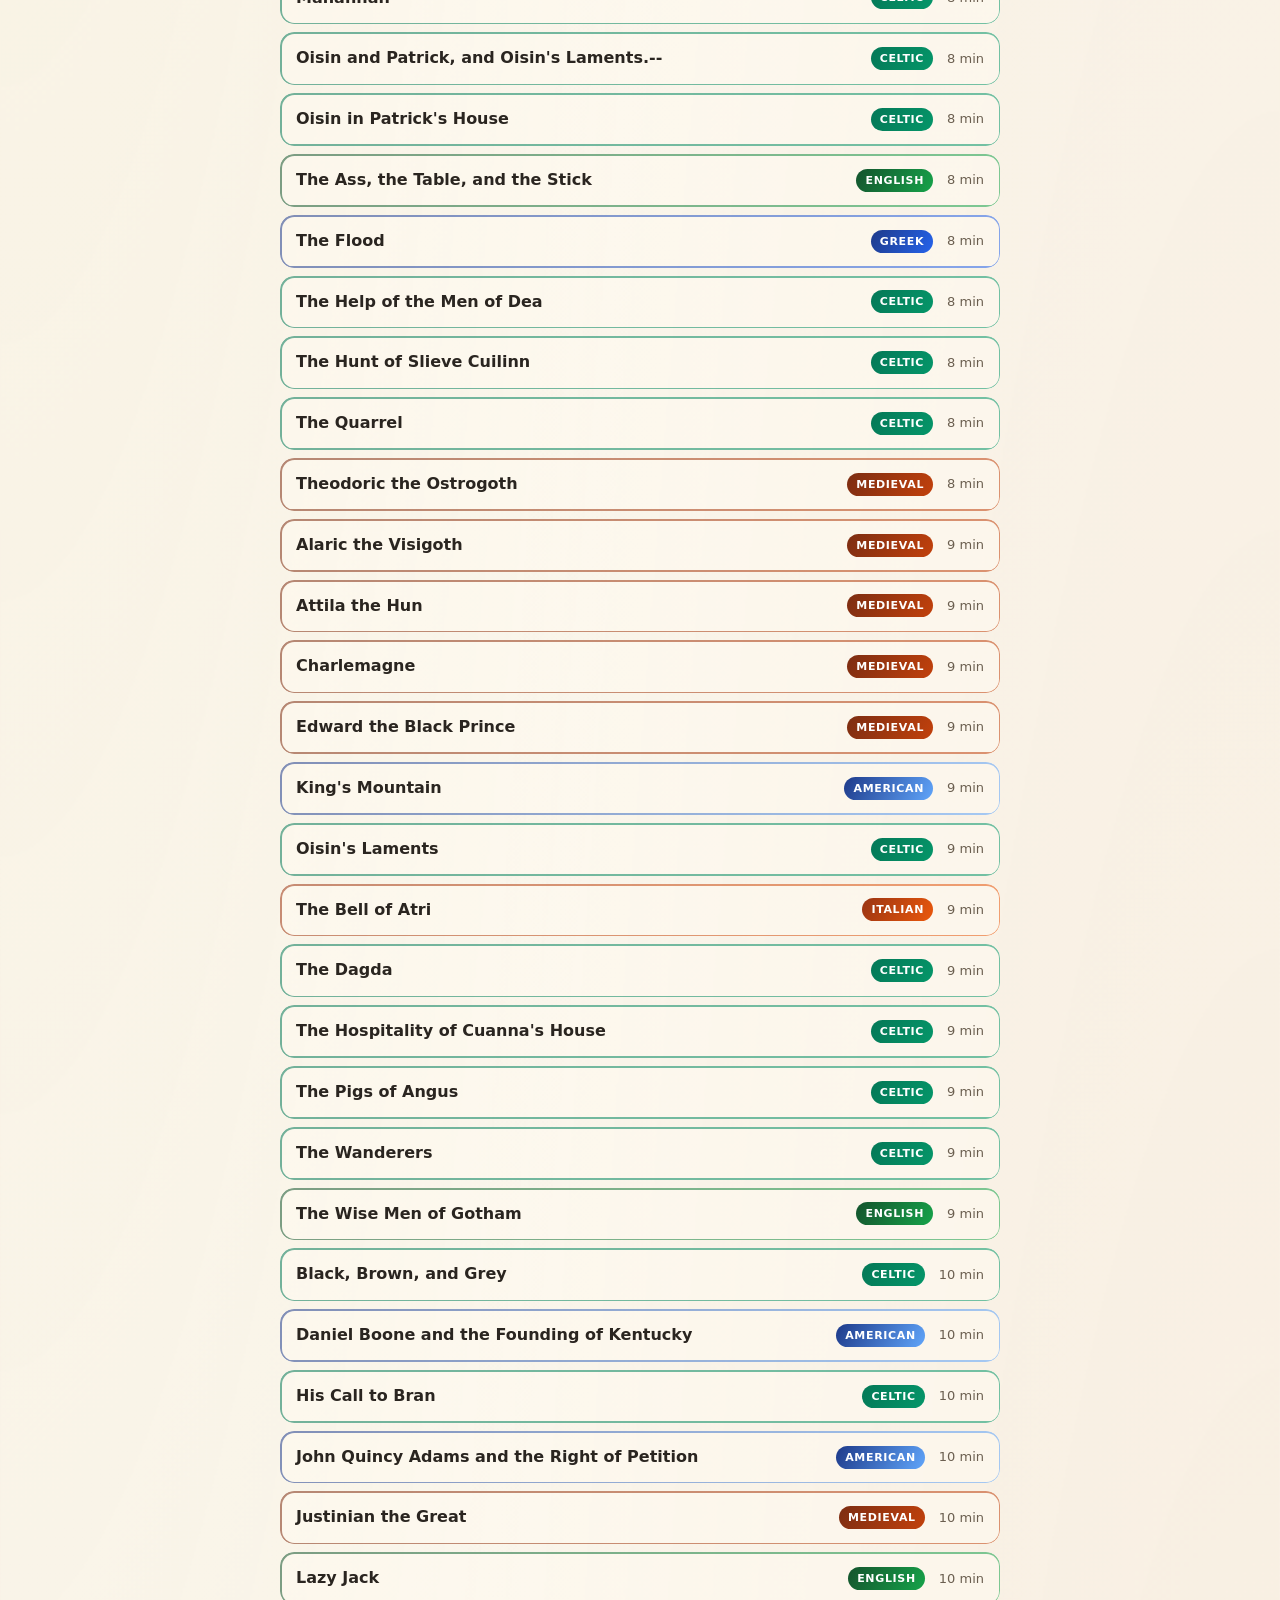
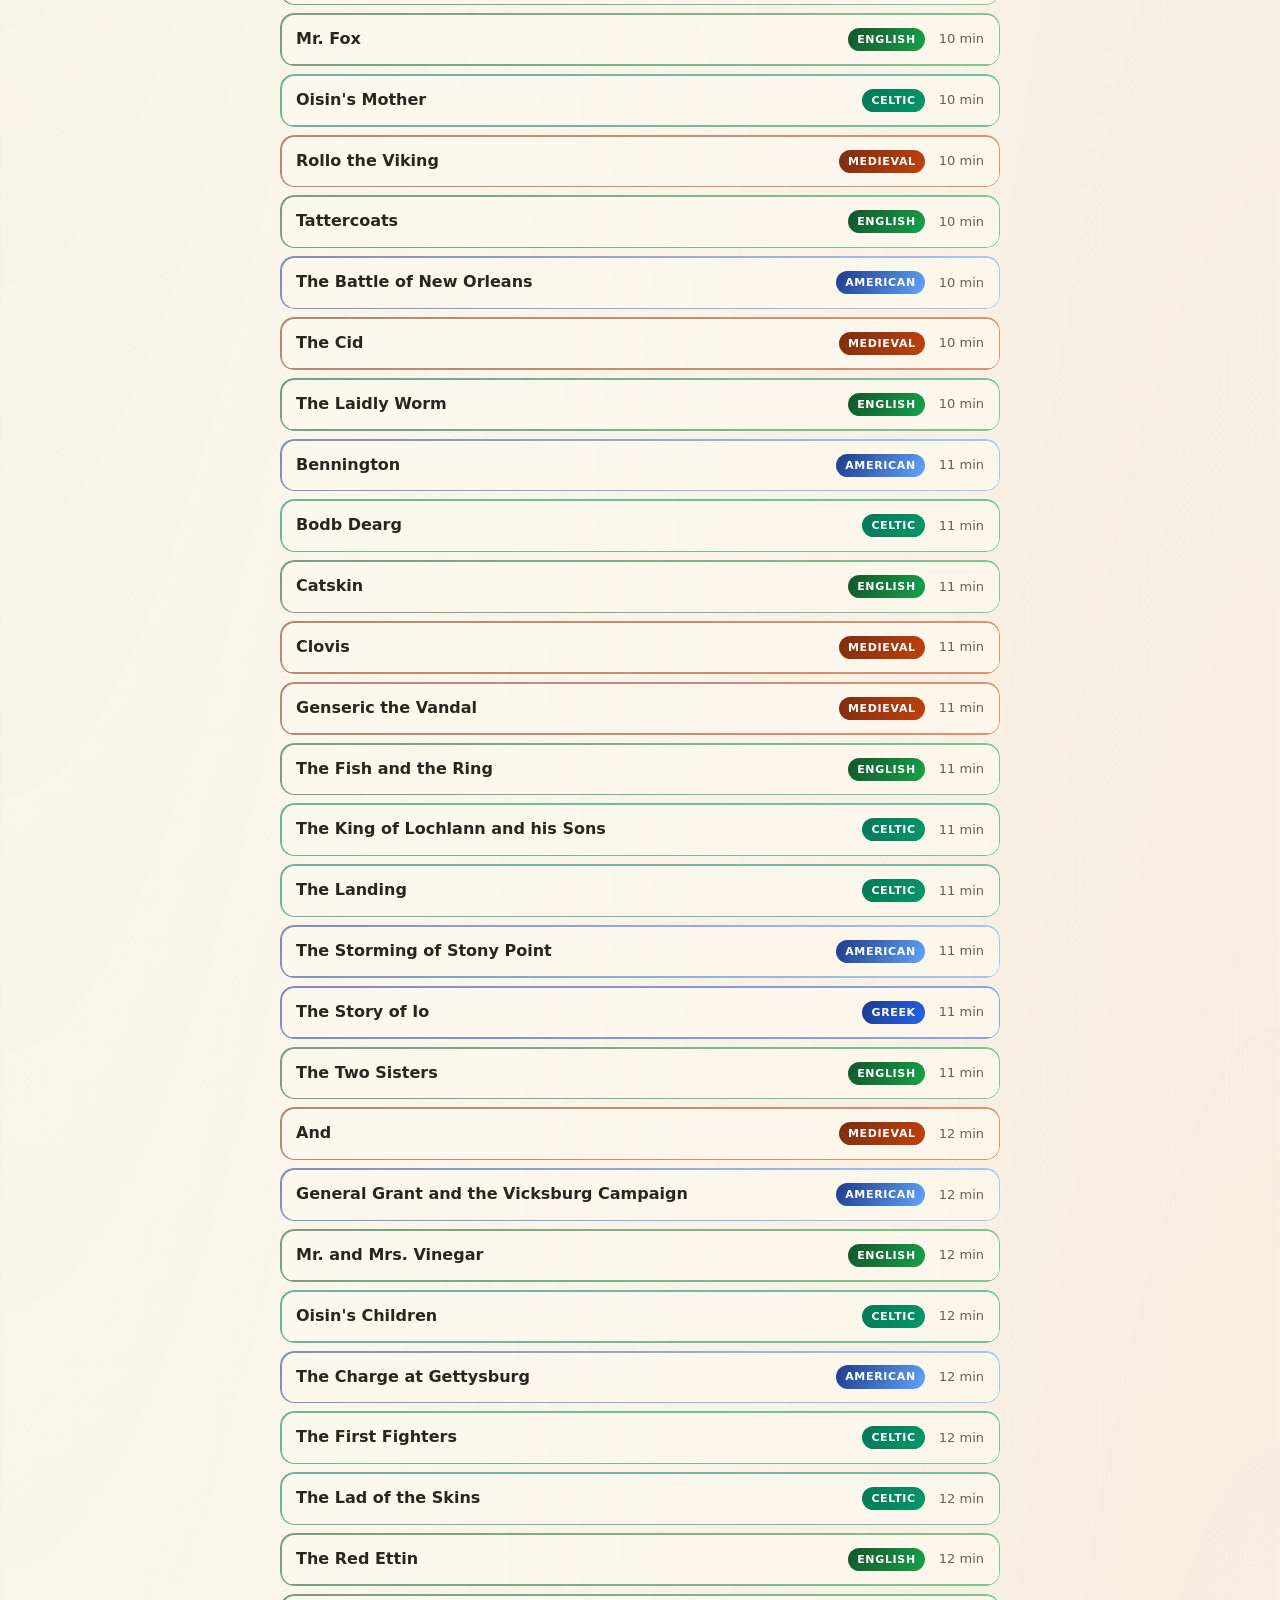
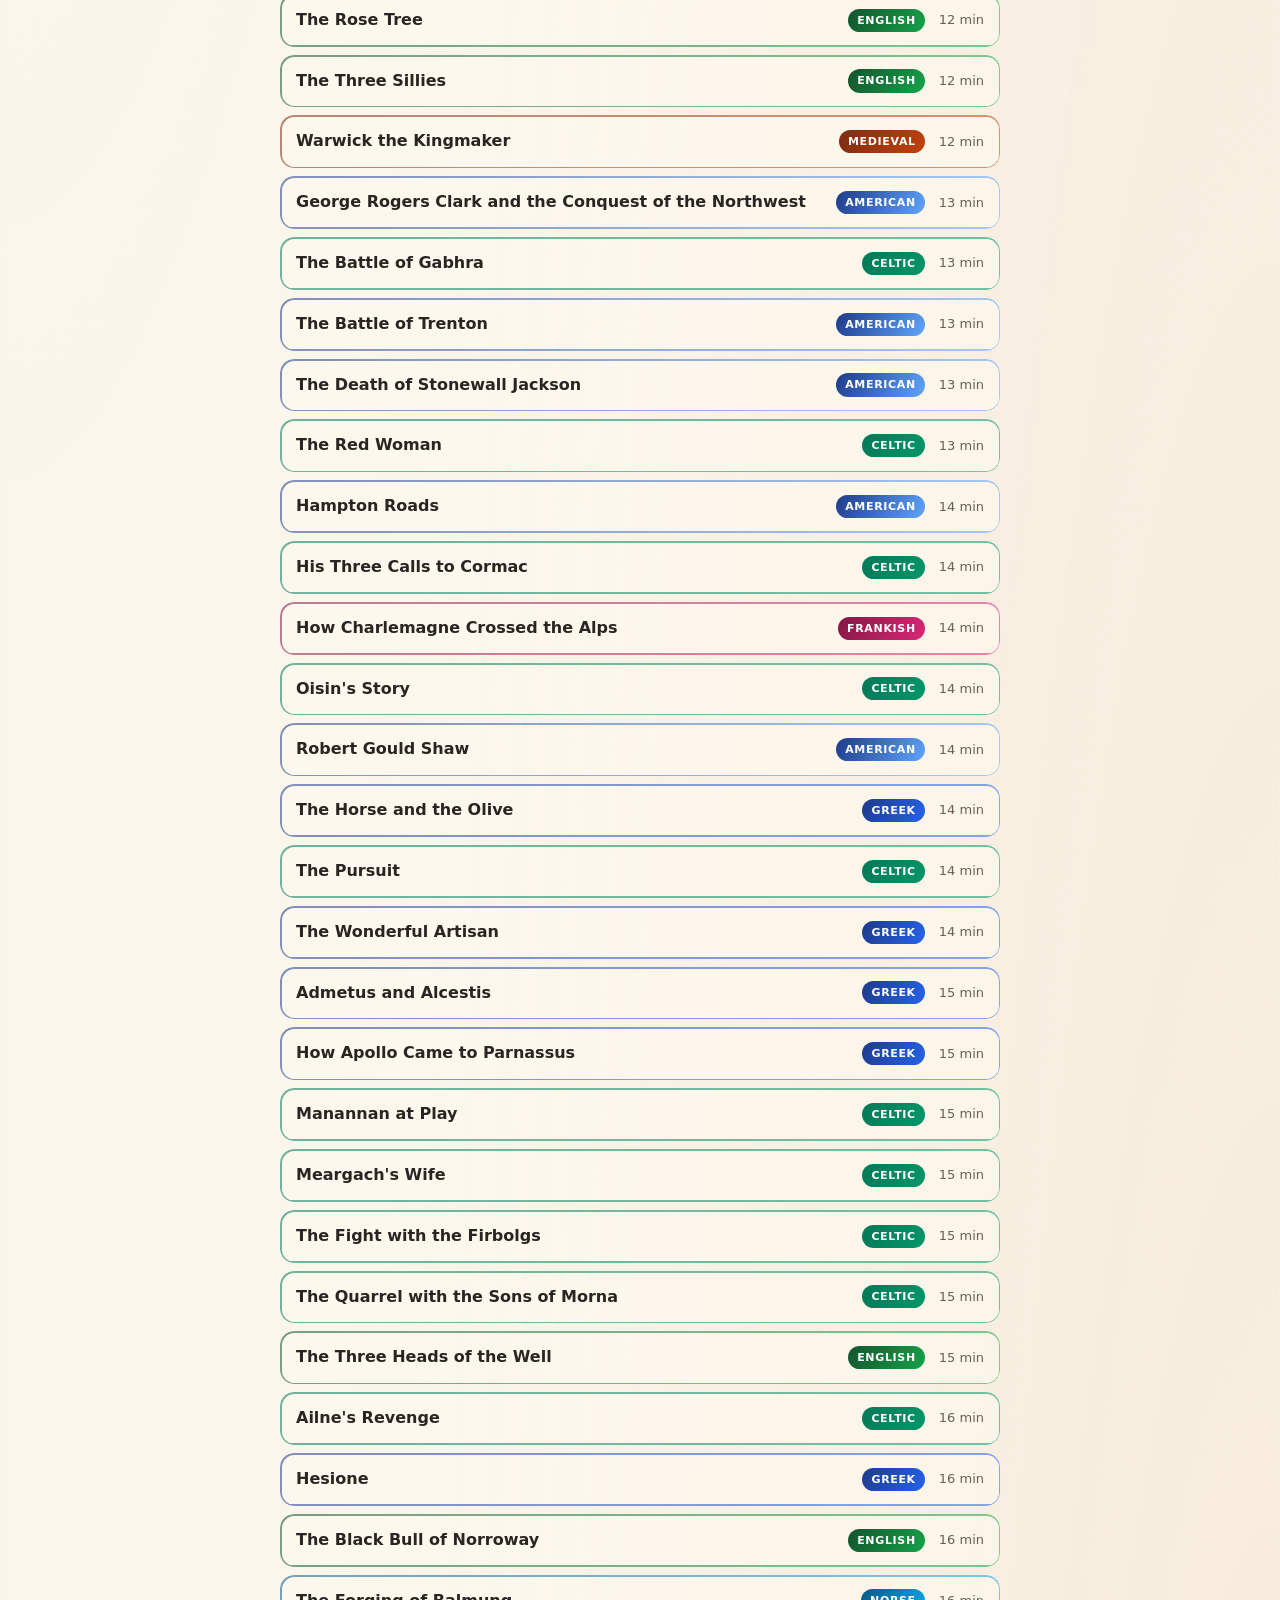
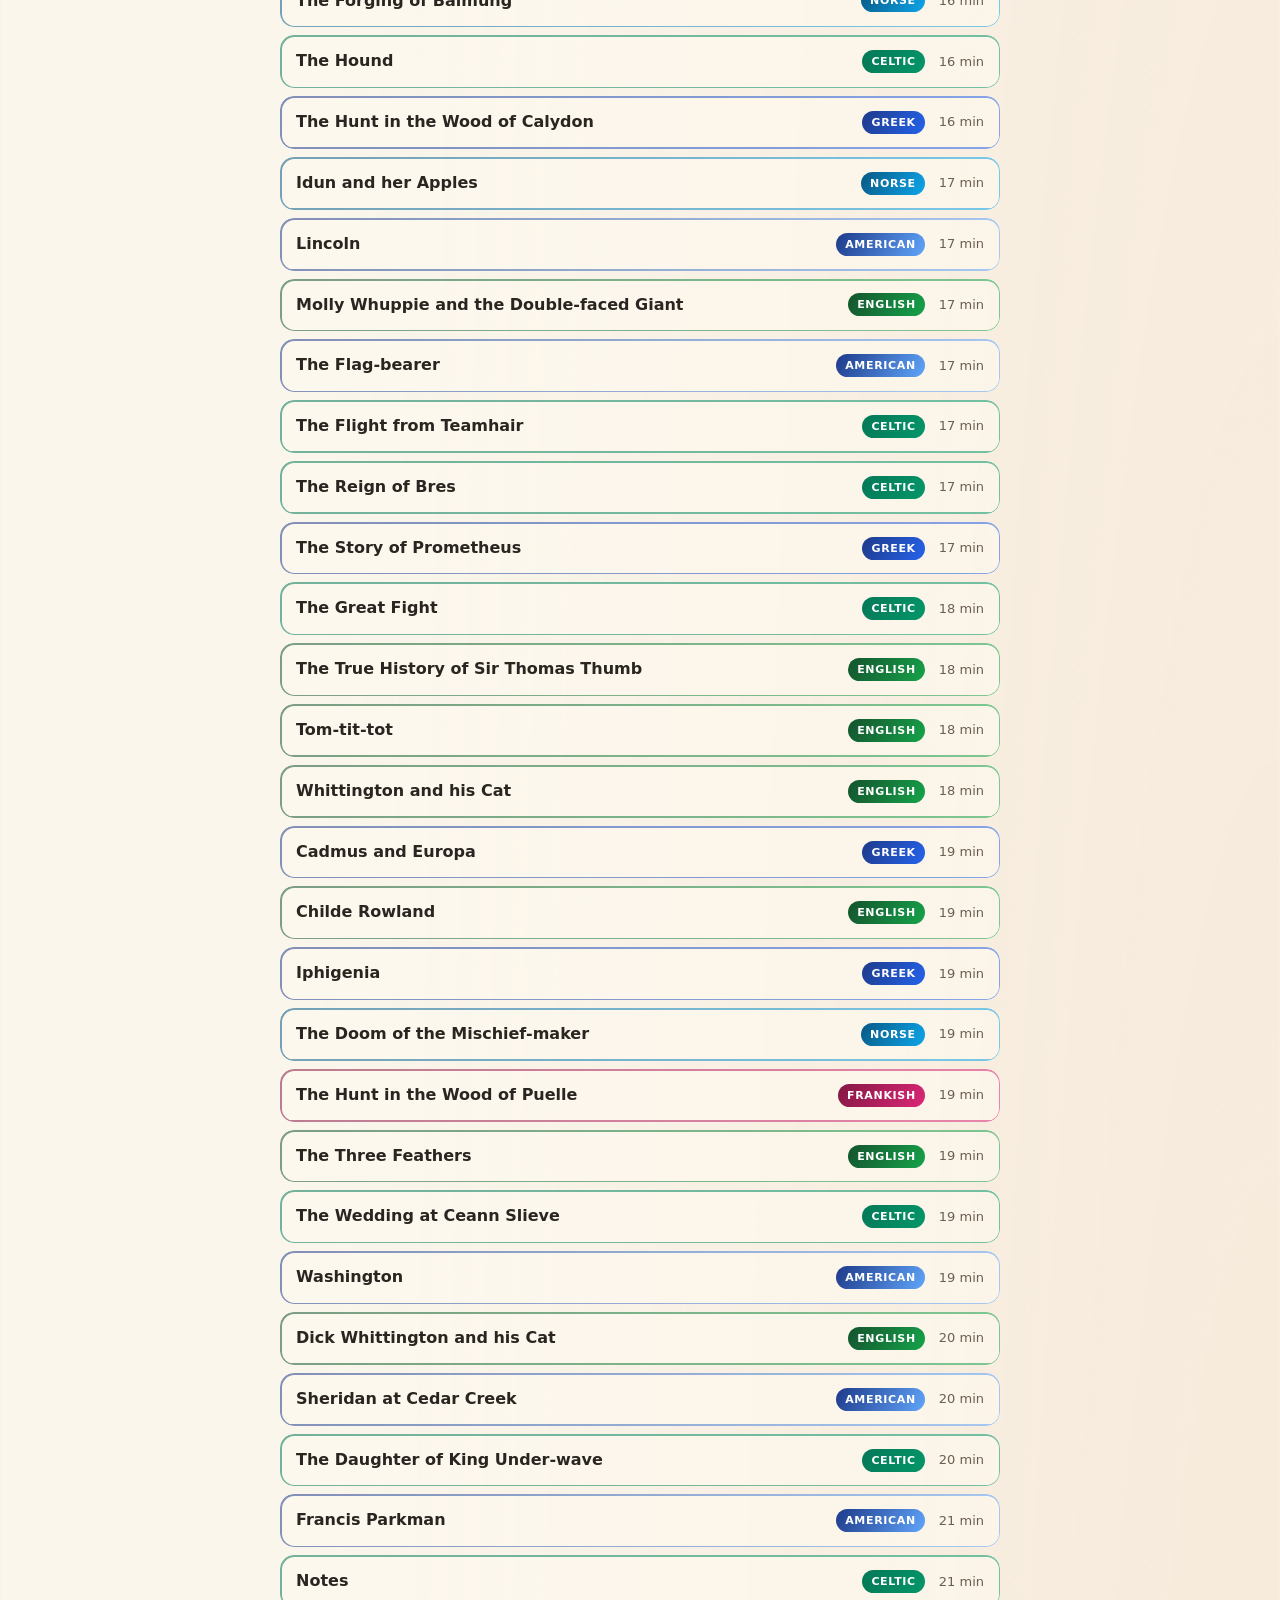
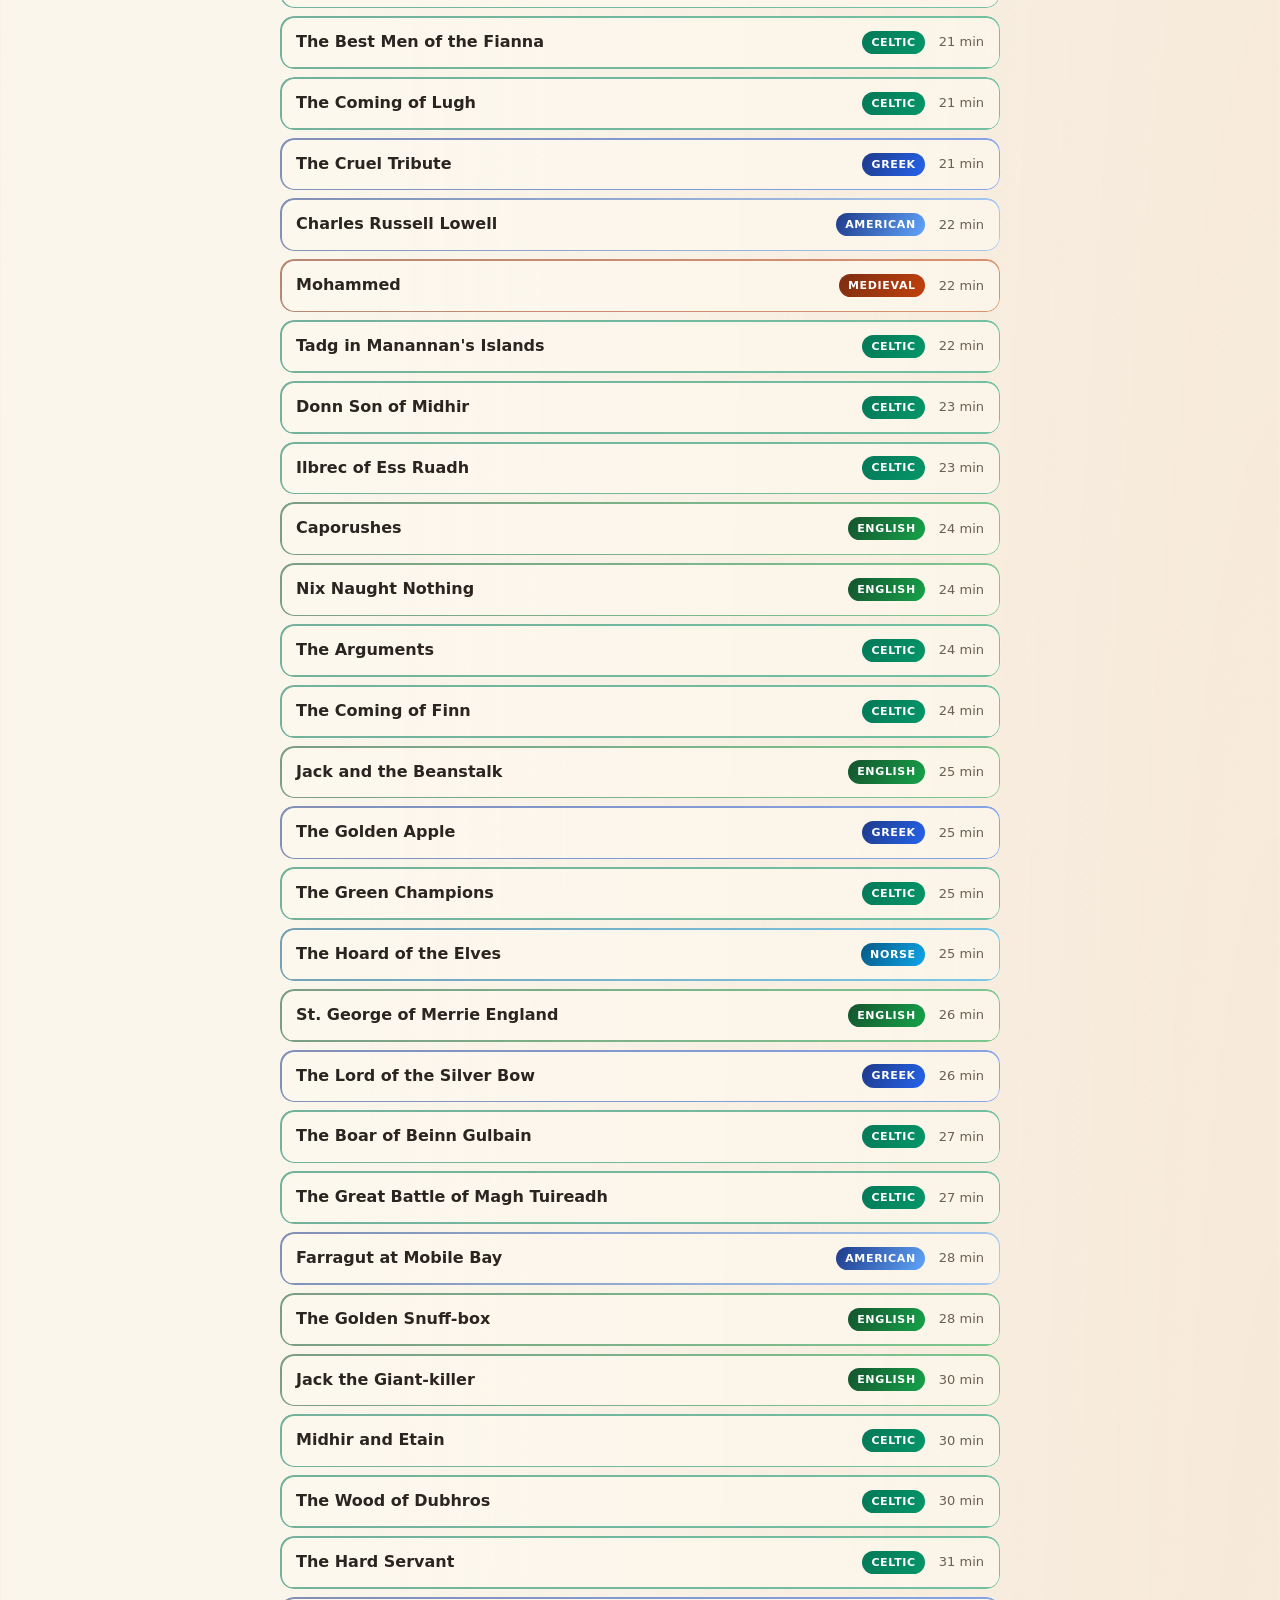
==== commit 1d00d31f: "v3 — split hero shelf (255) from fable shelf (150); add Lodge/Roosevelt American heroes, Lady Gregor" ====
--- a/index.html
+++ b/index.html
@@ -17,8 +17,12 @@
 <header class="hero">
   <div class="hero-wrap">
     <h1>Hero Tales</h1>
-    <p class="hero-lede">A library of short, public-domain stories of courage, cleverness, mercy, and loyalty — drawn from Greece, Rome, the North, and the English-speaking world. One- to ten-minute reads, made for telling aloud.</p>
+    <p class="hero-lede">Stories of humans doing great things — courage, cunning, vision, loyalty, holding the line. Drawn from the Greek and Roman heroes the classical world told their children, the Irish Fianna, the medieval kings, and the American founders. Made for telling aloud.</p>
   </div>
+  <nav class="section-tabs" role="tablist">
+    <button class="section-tab active" data-section="hero" role="tab" aria-selected="true">⚔️ Hero Tales</button>
+    <button class="section-tab" data-section="fable" role="tab" aria-selected="false">🦊 Fables &amp; folk tales</button>
+  </nav>
 </header>
 
 <main>
@@ -50,7 +54,7 @@
   </section>
 
   <footer class="lib-footer">
-    <p>All stories are in the public domain. Sources: James Baldwin's <em>Fifty Famous Stories Retold</em> (1896), <em>Old Greek Stories</em> (1895), and <em>Hero Tales</em> (1904), via Project Gutenberg. More collections coming.</p>
+    <p><strong>Hero shelf:</strong> Lodge &amp; Roosevelt's <em>Hero Tales from American History</em> (1895), Lady Gregory's <em>Gods and Fighting Men</em> (1904 — Tuatha de Danaan and the Fianna of Finn MacCool), Haaren's <em>Famous Men of the Middle Ages</em> (1904), Baldwin's <em>Fifty Famous Stories Retold</em>, <em>Old Greek Stories</em>, and <em>Hero Tales</em>, and Steel's <em>English Fairy Tales</em>. <strong>Fables shelf:</strong> Aesop's fables (Milo Winter ed.) and animal folk-tales. All in the public domain, via Project Gutenberg.</p>
   </footer>
 </main>
 
--- a/assets/style.css
+++ b/assets/style.css
@@ -26,6 +26,9 @@
   --t-american-1: #1E3A8A;--t-american-2: #60A5FA;
   --t-european-1: #44403C;--t-european-2: #78716C;
   --t-mixed-1: #57534E;   --t-mixed-2: #A8A29E;
+  --t-fable-1: #65A30D;   --t-fable-2: #84CC16;
+  --t-celtic-1: #047857;  --t-celtic-2: #059669;
+  --t-medieval-1: #7C2D12;--t-medieval-2: #C2410C;
 }
 
 [hidden] { display: none !important; }
@@ -82,6 +85,49 @@
 }
 
 main { max-width: 760px; margin: 0 auto; padding: 28px 20px 80px; }
+
+/* Section tabs (hero vs fable) */
+.section-tabs {
+  display: flex;
+  gap: 8px;
+  justify-content: center;
+  margin-top: 24px;
+  padding: 0 12px;
+  flex-wrap: wrap;
+}
+.section-tab {
+  position: relative;
+  padding: 12px 22px;
+  background: transparent;
+  border: none;
+  border-radius: 999px;
+  font-family: inherit;
+  font-size: 15px;
+  font-weight: 700;
+  color: var(--ink-soft);
+  cursor: pointer;
+  isolation: isolate;
+  transition: transform 0.12s ease;
+}
+.section-tab::before {
+  content: '';
+  position: absolute;
+  inset: 0;
+  border-radius: 999px;
+  padding: 2px;
+  background: linear-gradient(120deg, var(--rule), var(--rule));
+  -webkit-mask: linear-gradient(#000 0 0) content-box, linear-gradient(#000 0 0);
+  mask: linear-gradient(#000 0 0) content-box, linear-gradient(#000 0 0);
+  -webkit-mask-composite: xor;
+  mask-composite: exclude;
+  pointer-events: none;
+}
+.section-tab:hover { transform: translateY(-1px); }
+.section-tab.active {
+  color: white;
+  background: linear-gradient(120deg, var(--amber), var(--amber-2));
+}
+.section-tab.active::before { display: none; }
 
 .section-title {
   font-size: 13px;
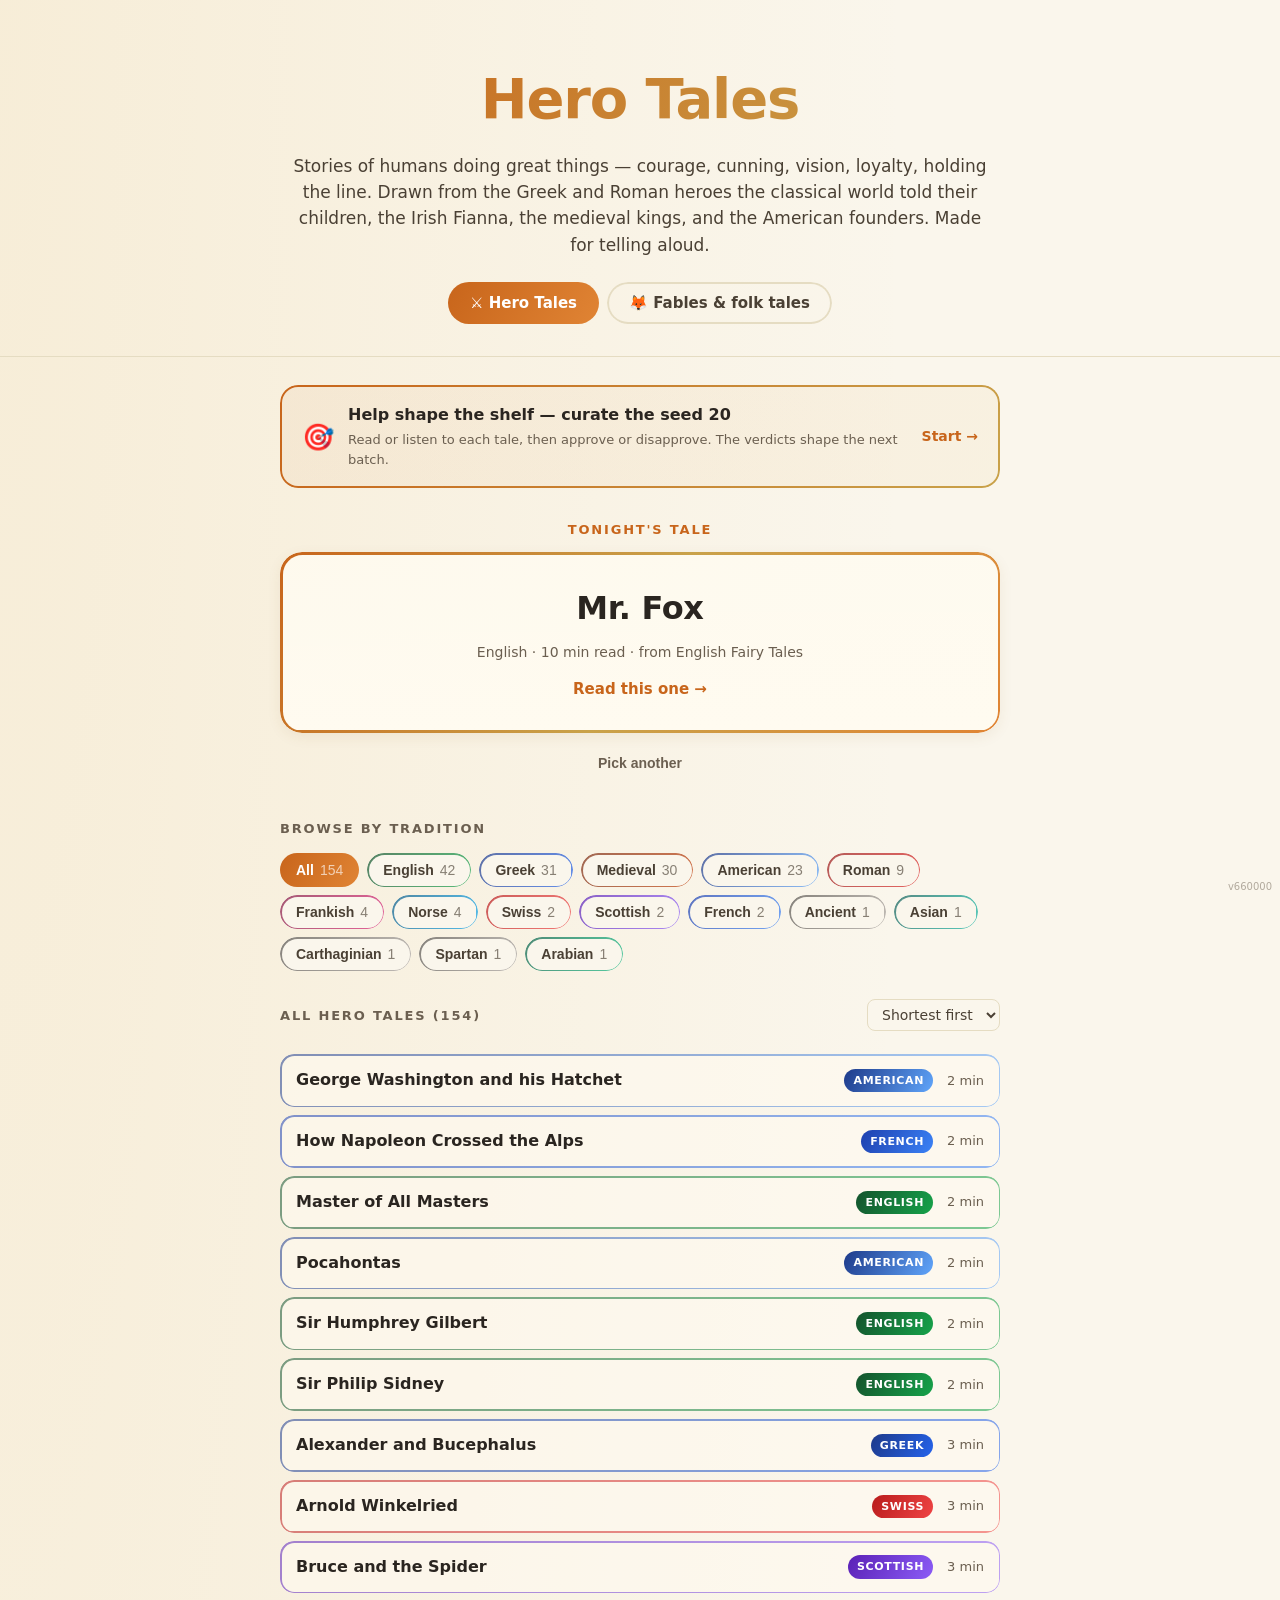
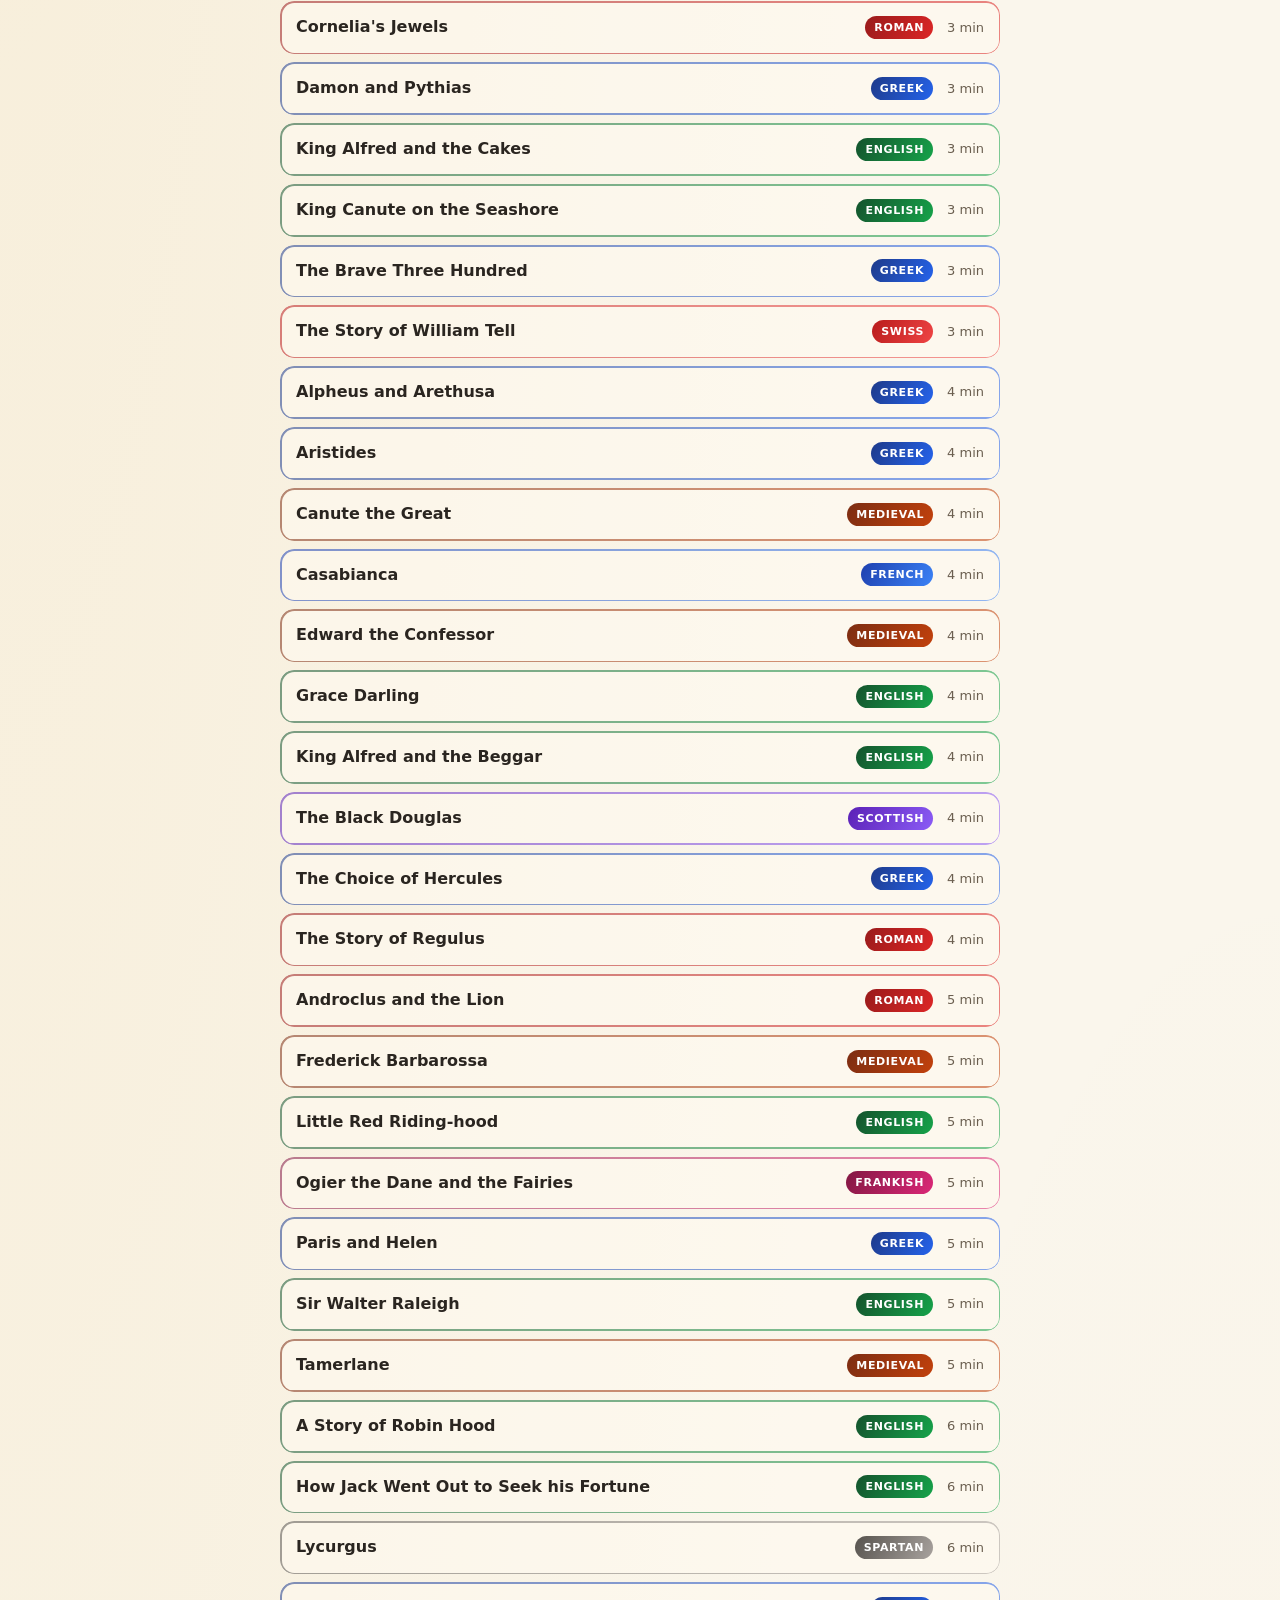
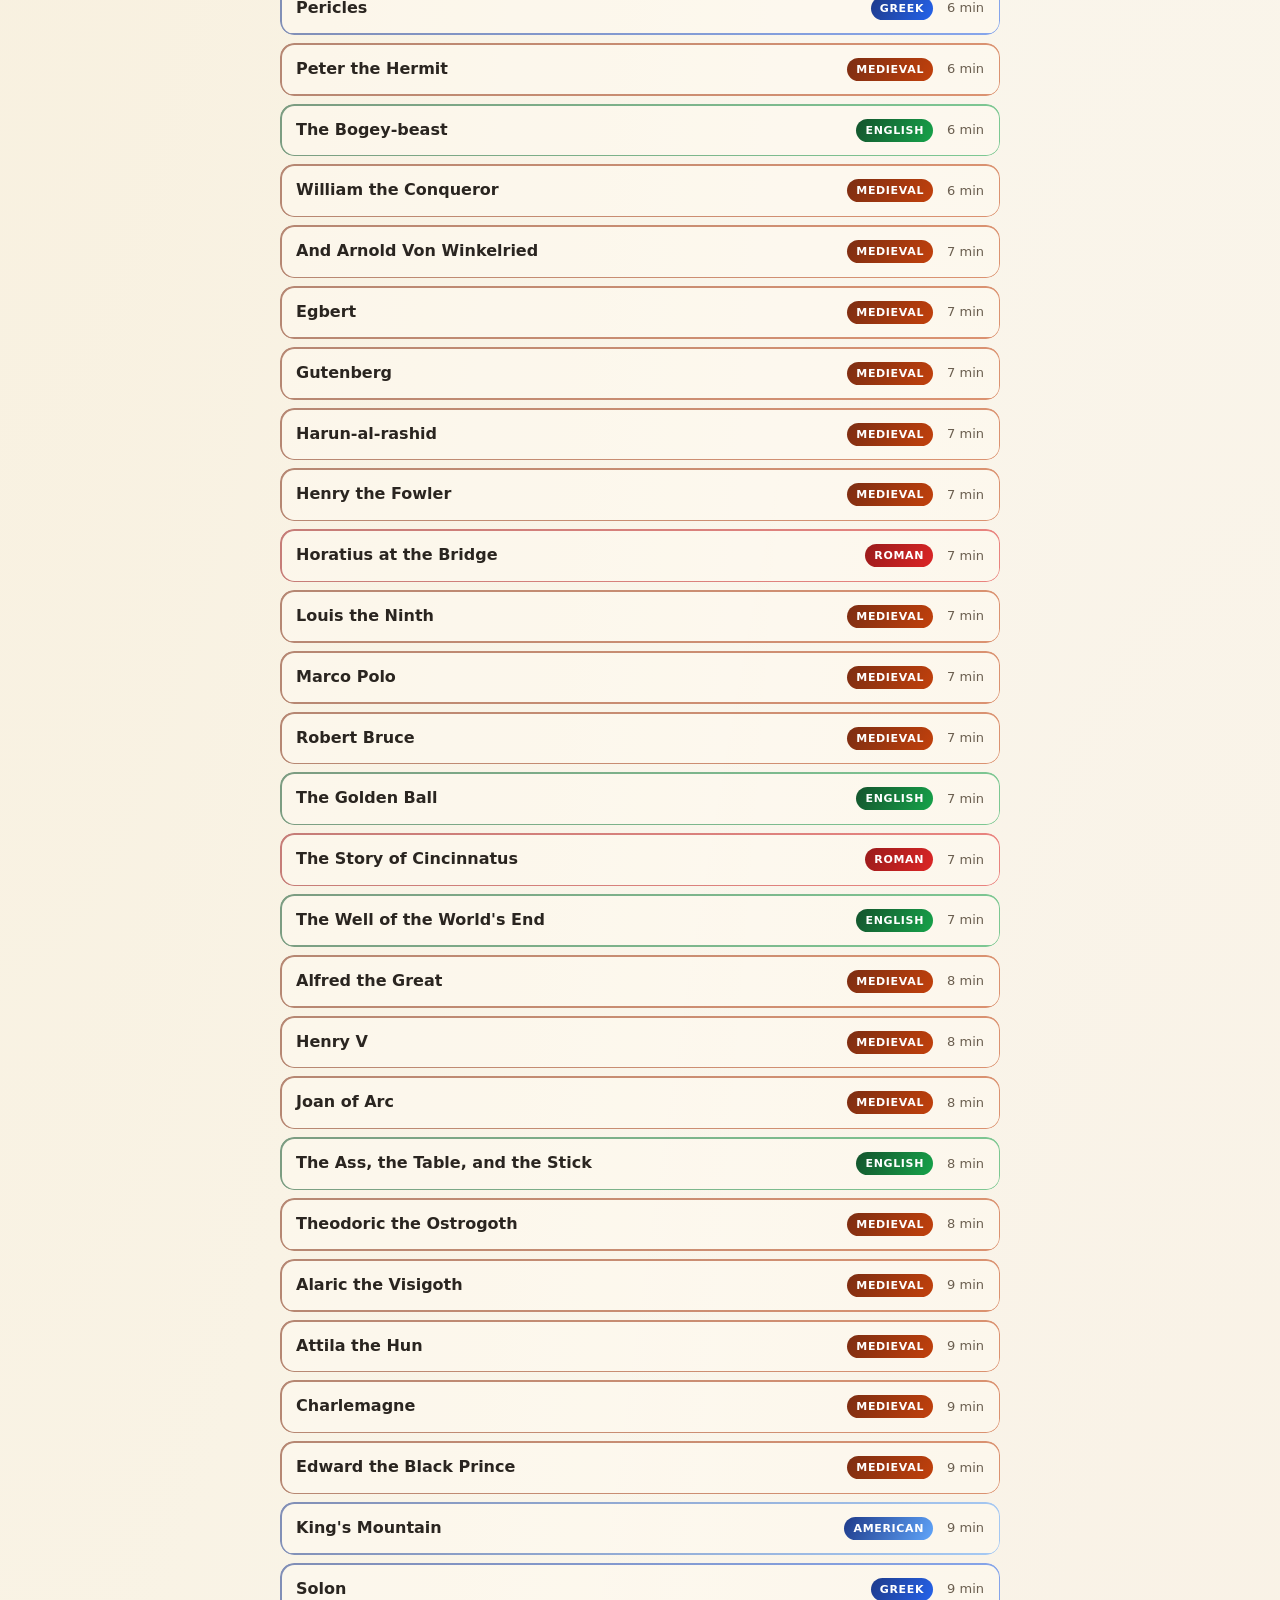
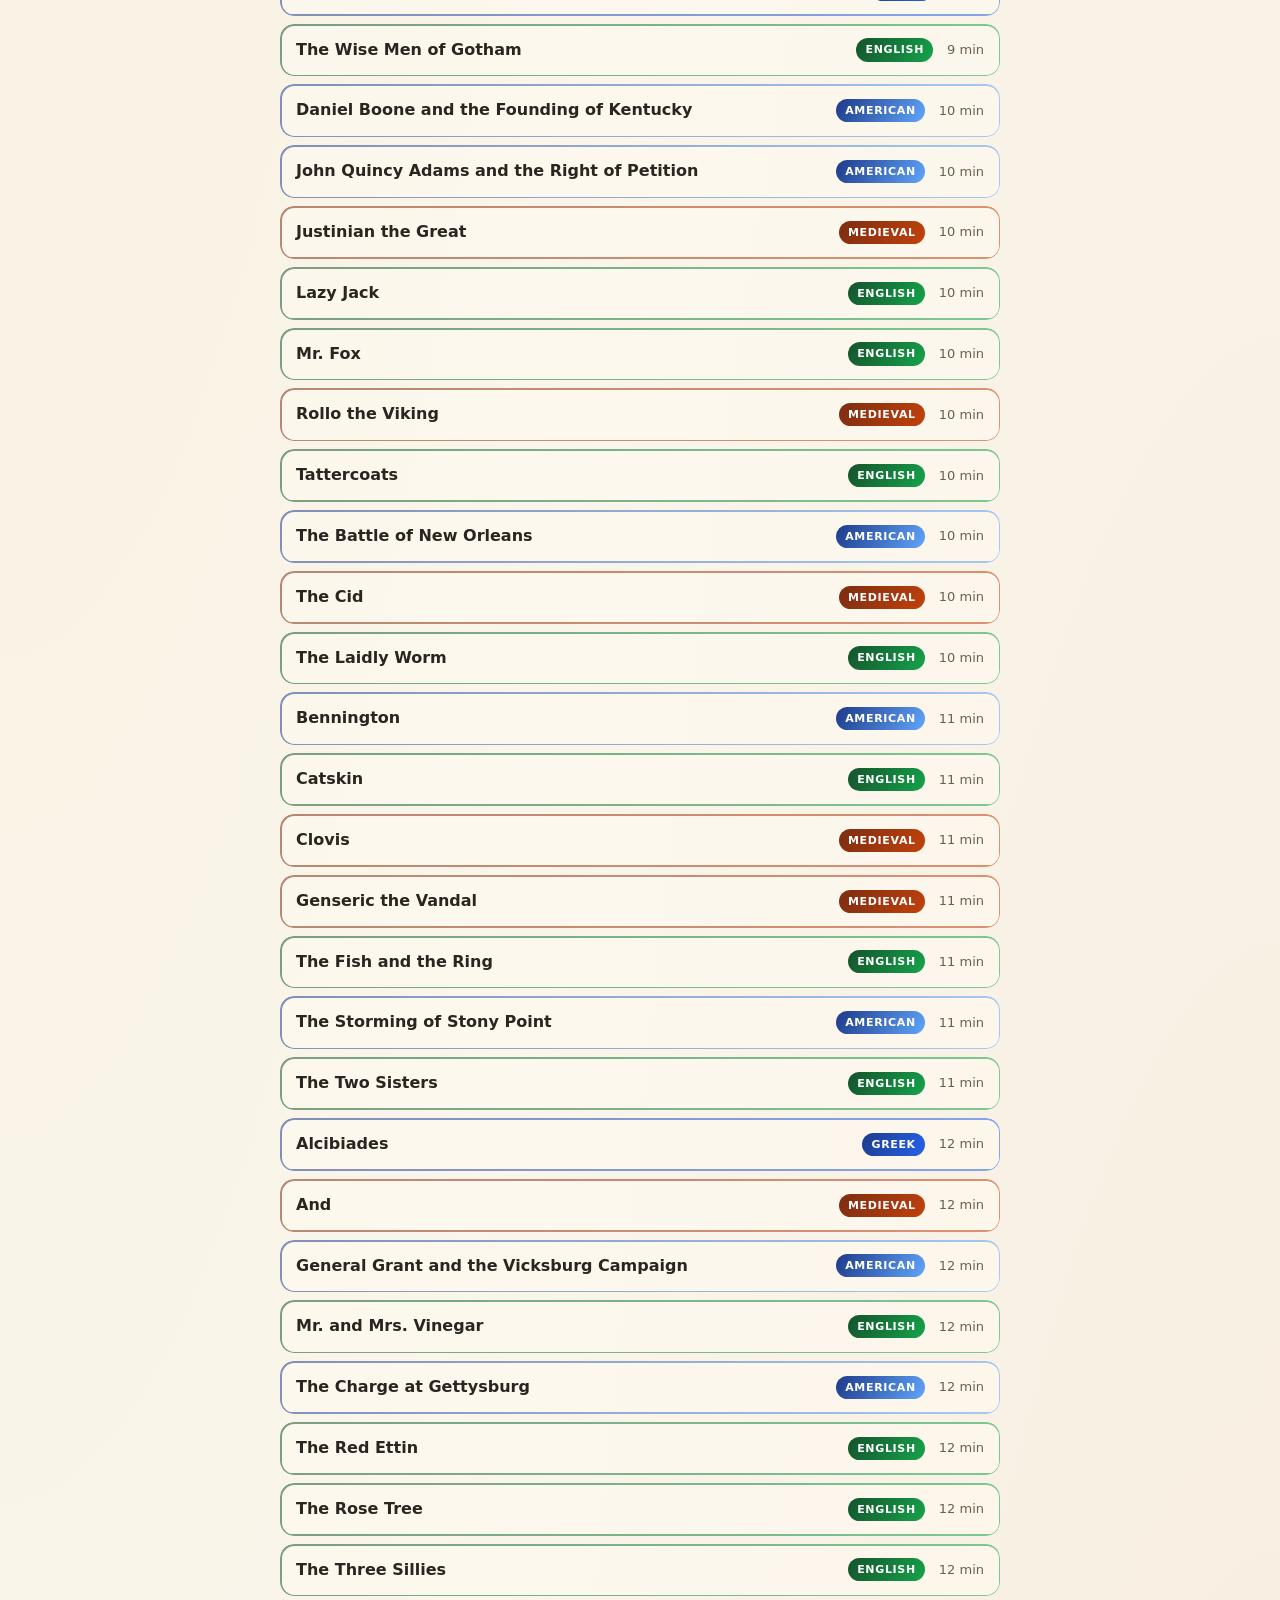
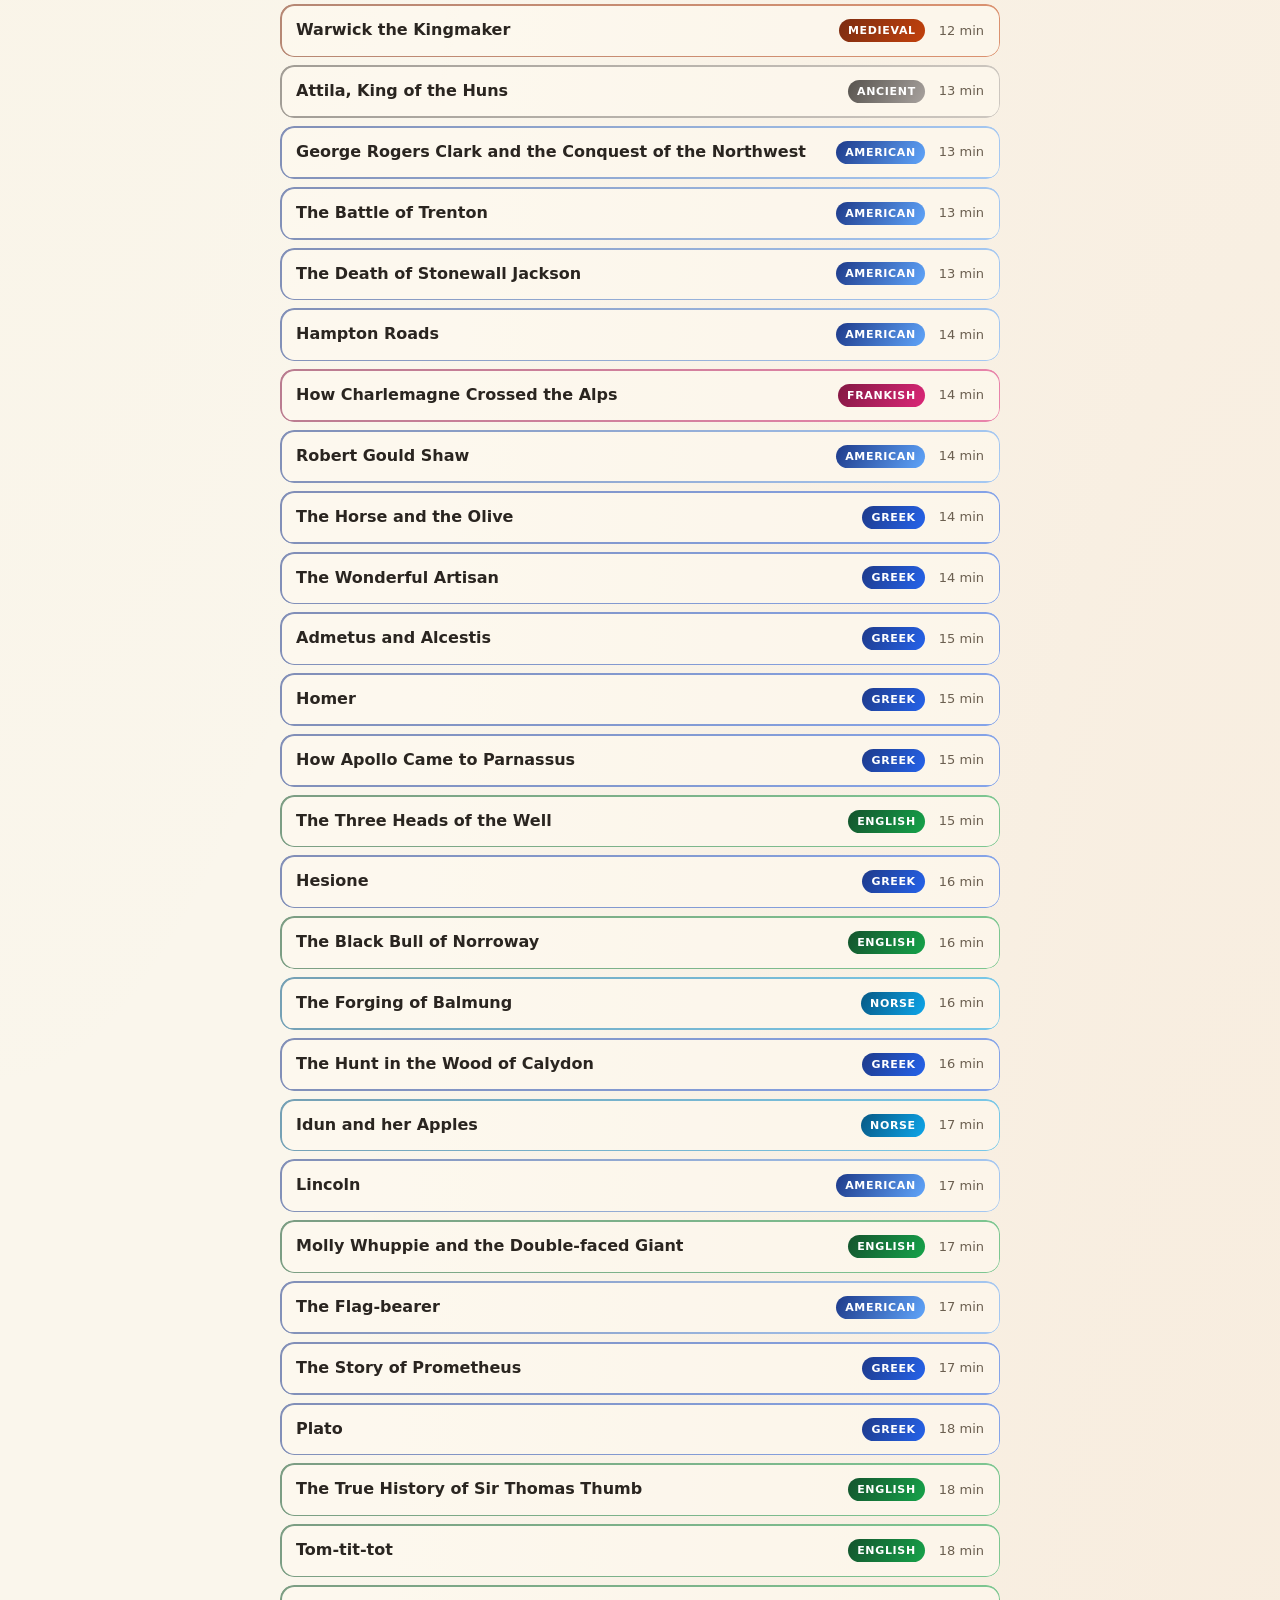
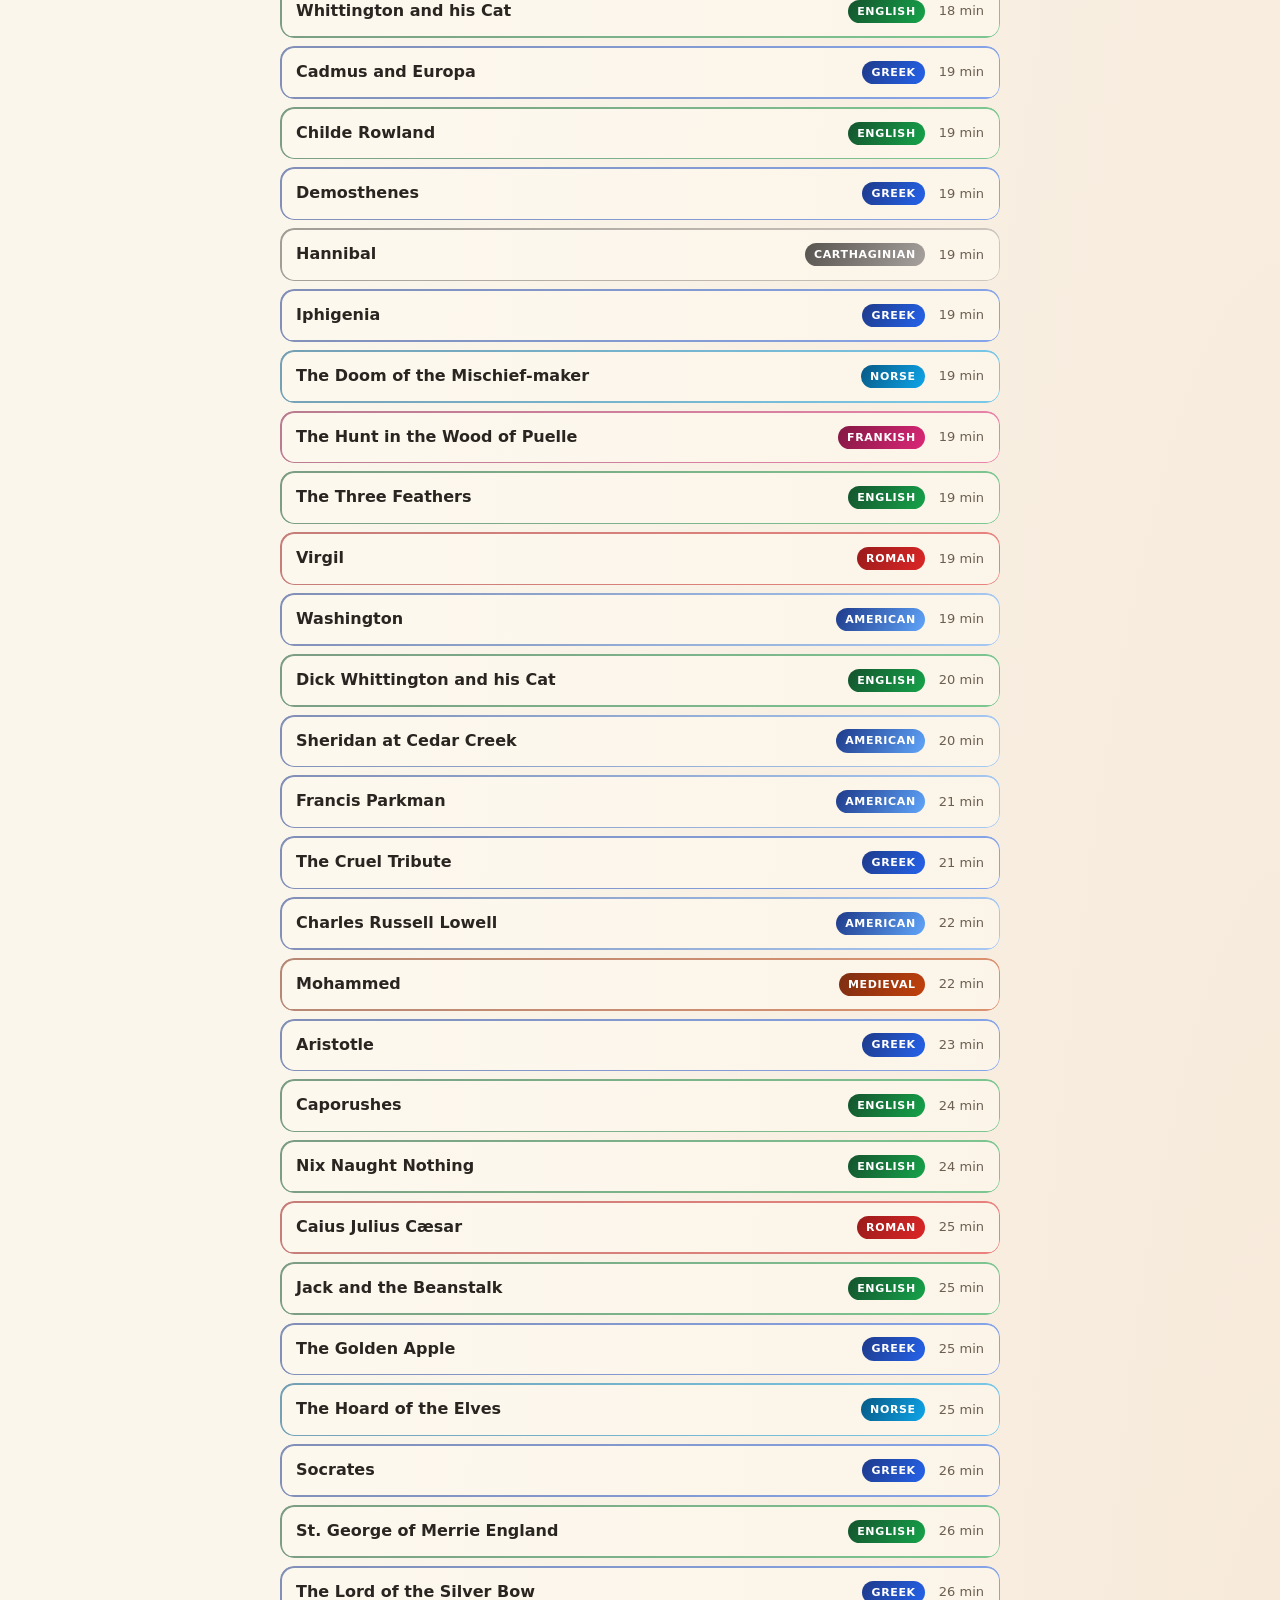
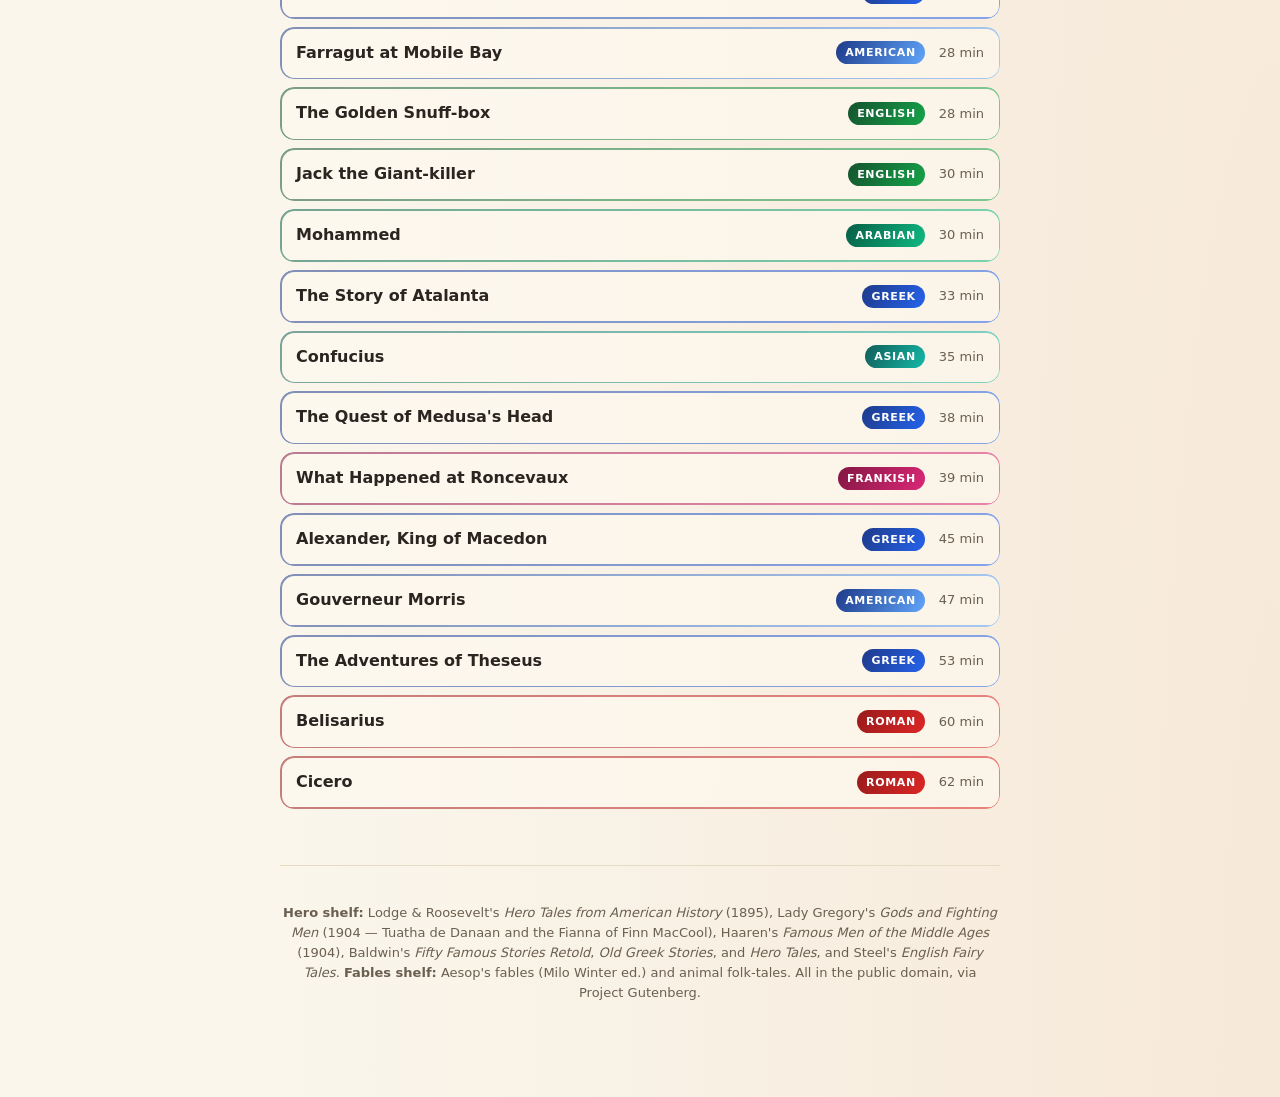
==== commit 246f52aa: "v6 — Curate mode + seed of 20 canonical bravery tales. User feedback: many stories were fragments / " ====
--- a/index.html
+++ b/index.html
@@ -26,6 +26,15 @@
 </header>
 
 <main>
+  <a href="curate.html" id="curate-cta" class="curate-cta" hidden>
+    <span class="curate-cta-icon">🎯</span>
+    <div class="curate-cta-body">
+      <div class="curate-cta-title">Help shape the shelf — curate the seed 20</div>
+      <div class="curate-cta-sub" id="curate-cta-sub">Read or listen to each tale, then approve or disapprove. The verdicts shape the next batch.</div>
+    </div>
+    <span class="curate-cta-cta">Start →</span>
+  </a>
+
   <section class="tonight">
     <div class="tonight-label">Tonight's tale</div>
     <a id="tonight-card" class="tonight-card" href="#">
--- a/assets/style.css
+++ b/assets/style.css
@@ -358,6 +358,29 @@
   font-weight: 600;
   font-size: 15px;
 }
+.header-actions {
+  display: flex;
+  gap: 8px;
+  align-items: center;
+}
+.voice-toggle {
+  background: transparent;
+  border: 1.5px solid var(--rule);
+  border-radius: 999px;
+  padding: 7px 12px;
+  font-size: 13px;
+  font-weight: 600;
+  color: var(--ink-soft);
+  cursor: pointer;
+  font-family: inherit;
+  white-space: nowrap;
+}
+.voice-toggle:hover { border-color: var(--amber); color: var(--amber); }
+.voice-toggle.echo {
+  background: linear-gradient(120deg, rgba(200, 101, 27, 0.08), rgba(224, 132, 52, 0.08));
+  border-color: rgba(200, 101, 27, 0.4);
+  color: var(--amber);
+}
 .campfire-btn {
   background: transparent;
   border: 1.5px solid var(--rule);
@@ -368,6 +391,25 @@
   color: var(--ink-soft);
   cursor: pointer;
   font-family: inherit;
+}
+.voice-toast {
+  position: fixed;
+  left: 50%;
+  bottom: 80px;
+  transform: translateX(-50%);
+  background: var(--ink);
+  color: white;
+  padding: 10px 18px;
+  border-radius: 999px;
+  font-size: 13px;
+  font-weight: 600;
+  z-index: 200;
+  box-shadow: 0 4px 16px rgba(0, 0, 0, 0.2);
+  animation: toast-in 0.2s ease;
+}
+@keyframes toast-in {
+  from { opacity: 0; transform: translate(-50%, 10px); }
+  to { opacity: 1; transform: translate(-50%, 0); }
 }
 .campfire-btn[aria-pressed="true"] {
   background: linear-gradient(120deg, var(--amber), var(--amber-2));
@@ -537,3 +579,202 @@
   .hero { padding-top: 36px; }
   body.campfire .story-body { font-size: 20px; }
 }
+
+/* ===== Curate mode ===== */
+.curate-progress {
+  font-size: 13px;
+  font-weight: 700;
+  color: var(--muted);
+  font-variant-numeric: tabular-nums;
+  padding: 6px 12px;
+  border-radius: 999px;
+  background: var(--cream-2);
+}
+.curate-controls {
+  display: grid;
+  grid-template-columns: 1fr 1fr 1fr;
+  gap: 10px;
+  margin-top: 36px;
+  position: sticky;
+  bottom: 16px;
+  bottom: max(16px, env(safe-area-inset-bottom));
+}
+.curate-controls .ctrl-btn {
+  width: 100%;
+  justify-content: center;
+  padding: 16px 12px;
+  font-size: 14px;
+}
+.ctrl-btn.approve {
+  background: linear-gradient(120deg, #16A34A, #22C55E);
+  color: white;
+}
+.ctrl-btn.disapprove {
+  background: linear-gradient(120deg, #B91C1C, #EF4444);
+  color: white;
+}
+.curate-hint {
+  margin-top: 18px;
+  font-size: 13px;
+  color: var(--muted);
+  text-align: center;
+  line-height: 1.5;
+}
+
+/* Done view */
+.done-view {
+  text-align: center;
+  padding: 40px 16px;
+}
+.done-view h1 {
+  font-size: clamp(28px, 5vw, 38px);
+  font-weight: 900;
+  letter-spacing: -0.02em;
+  margin: 0 0 18px;
+}
+.done-summary {
+  display: flex;
+  gap: 12px;
+  justify-content: center;
+  flex-wrap: wrap;
+  margin: 18px 0;
+}
+.tally-pill {
+  padding: 8px 16px;
+  border-radius: 999px;
+  font-size: 14px;
+  font-weight: 700;
+  color: white;
+}
+.tally-pill.approve { background: linear-gradient(120deg, #16A34A, #22C55E); }
+.tally-pill.disapprove { background: linear-gradient(120deg, #B91C1C, #EF4444); }
+.done-lede {
+  font-size: 16px;
+  color: var(--ink-soft);
+  max-width: 520px;
+  margin: 24px auto;
+  line-height: 1.55;
+}
+.done-actions {
+  display: flex;
+  gap: 10px;
+  justify-content: center;
+  flex-wrap: wrap;
+  margin: 28px 0 20px;
+}
+.done-detail {
+  margin-top: 36px;
+  text-align: left;
+  max-width: 520px;
+  margin-left: auto;
+  margin-right: auto;
+}
+.done-detail summary {
+  cursor: pointer;
+  font-weight: 600;
+  color: var(--muted);
+  padding: 8px 0;
+}
+.verdict-list {
+  list-style: none;
+  margin: 12px 0;
+  padding: 0;
+}
+.verdict-item {
+  display: flex;
+  align-items: center;
+  gap: 10px;
+  padding: 8px 12px;
+  border-bottom: 1px solid var(--rule);
+  font-size: 14px;
+}
+.verdict-mark {
+  display: inline-flex;
+  align-items: center;
+  justify-content: center;
+  width: 24px;
+  height: 24px;
+  border-radius: 999px;
+  font-weight: 700;
+  font-size: 12px;
+}
+.verdict-mark.approve { background: #DCFCE7; color: #15803D; }
+.verdict-mark.disapprove { background: #FEE2E2; color: #B91C1C; }
+.verdict-title { flex: 1; }
+.verdict-meta { font-size: 12px; color: var(--muted); white-space: nowrap; }
+
+/* Curate CTA on library page */
+.curate-cta {
+  display: flex;
+  align-items: center;
+  gap: 14px;
+  padding: 18px 22px;
+  margin-bottom: 32px;
+  background: linear-gradient(120deg, rgba(200, 101, 27, 0.06), rgba(232, 196, 122, 0.10));
+  border-radius: 18px;
+  position: relative;
+  isolation: isolate;
+  text-decoration: none;
+  color: inherit;
+}
+.curate-cta::before {
+  content: '';
+  position: absolute;
+  inset: 0;
+  border-radius: 18px;
+  padding: 2px;
+  background: linear-gradient(120deg, var(--amber), var(--gold));
+  -webkit-mask: linear-gradient(#000 0 0) content-box, linear-gradient(#000 0 0);
+  mask: linear-gradient(#000 0 0) content-box, linear-gradient(#000 0 0);
+  -webkit-mask-composite: xor;
+  mask-composite: exclude;
+  pointer-events: none;
+}
+.curate-cta-icon { font-size: 26px; }
+.curate-cta-body { flex: 1; }
+.curate-cta-title { font-weight: 800; font-size: 16px; color: var(--ink); margin-bottom: 2px; }
+.curate-cta-sub { font-size: 13px; color: var(--muted); }
+.curate-cta-cta { font-weight: 700; color: var(--amber); font-size: 14px; white-space: nowrap; }
+
+/* Per-story verdict block (shown on story.html for seed stories) */
+.story-verdict {
+  margin-top: 28px;
+  padding: 20px;
+  border-radius: 14px;
+  background: linear-gradient(120deg, rgba(200, 101, 27, 0.04), rgba(232, 196, 122, 0.08));
+  text-align: center;
+  position: relative;
+  isolation: isolate;
+}
+.story-verdict::before {
+  content: '';
+  position: absolute;
+  inset: 0;
+  border-radius: 14px;
+  padding: 1.5px;
+  background: linear-gradient(120deg, var(--amber), var(--gold));
+  -webkit-mask: linear-gradient(#000 0 0) content-box, linear-gradient(#000 0 0);
+  mask: linear-gradient(#000 0 0) content-box, linear-gradient(#000 0 0);
+  -webkit-mask-composite: xor;
+  mask-composite: exclude;
+  pointer-events: none;
+  opacity: 0.5;
+}
+.story-verdict-label {
+  margin: 0 0 14px;
+  font-size: 14px;
+  font-weight: 600;
+  color: var(--ink-soft);
+}
+.story-verdict-buttons {
+  display: flex;
+  gap: 10px;
+  justify-content: center;
+  flex-wrap: wrap;
+}
+.story-verdict.given {
+  background: linear-gradient(120deg, rgba(34, 197, 94, 0.08), rgba(34, 197, 94, 0.04));
+}
+.story-verdict.given.disapproved {
+  background: linear-gradient(120deg, rgba(239, 68, 68, 0.08), rgba(239, 68, 68, 0.04));
+}
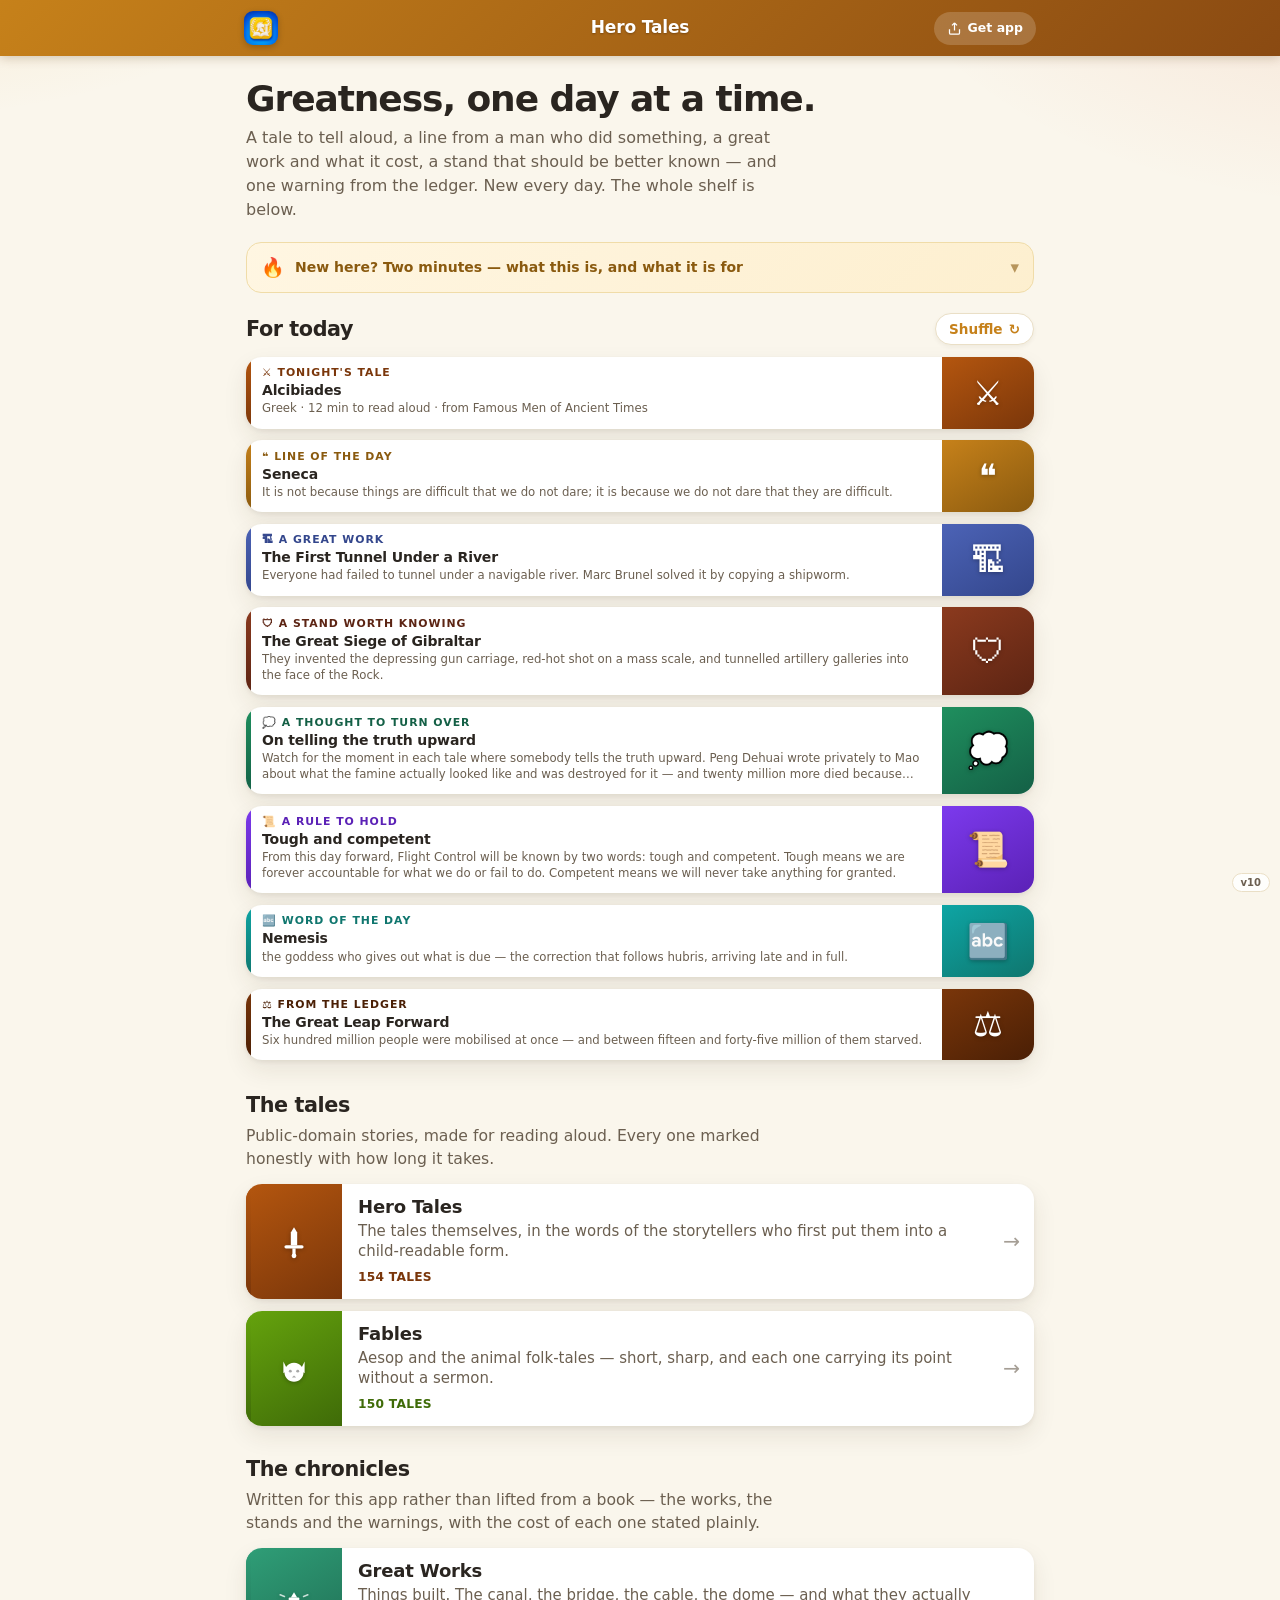
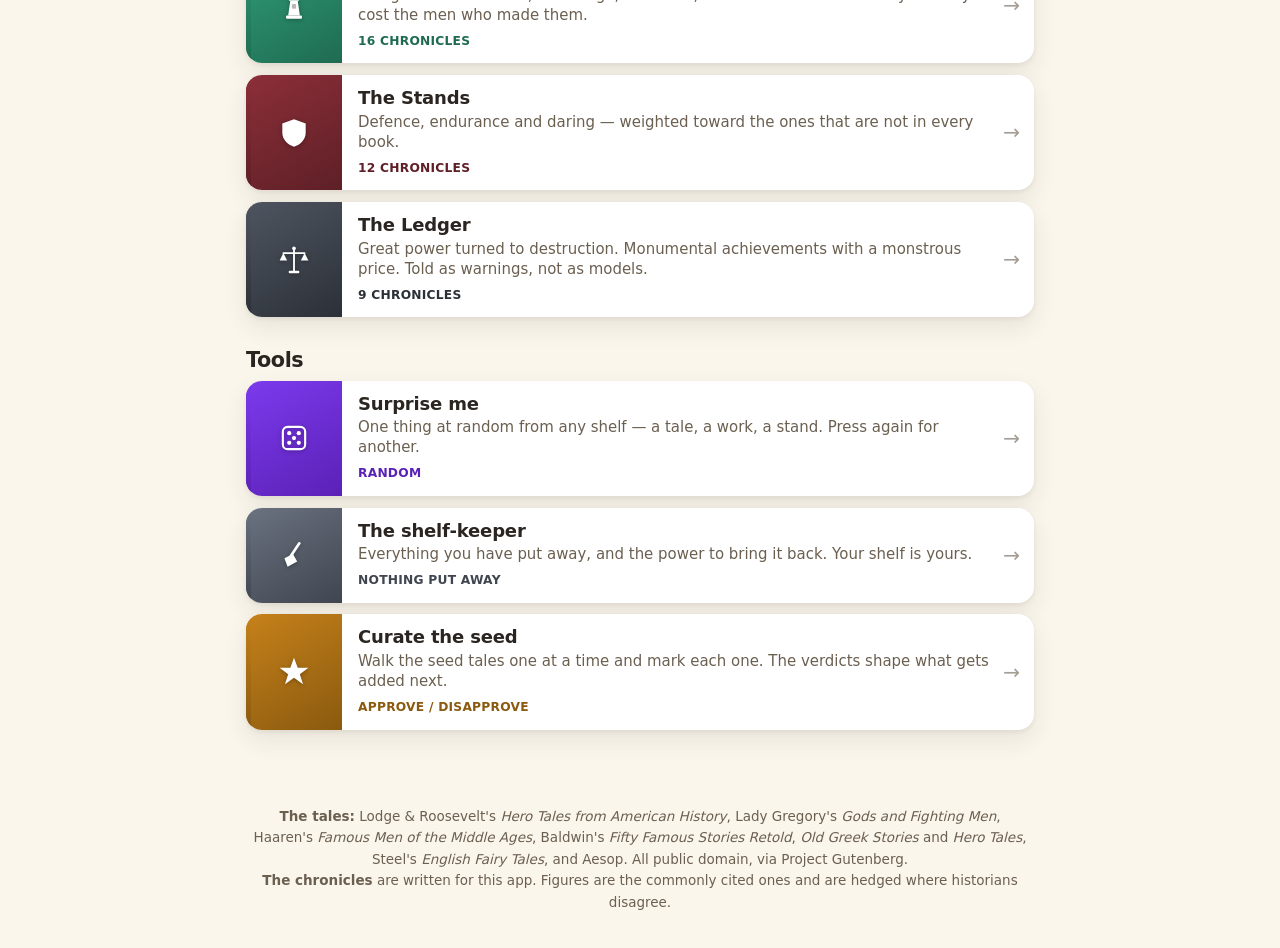
==== commit fe3fdc9e: "v10 — Classical Mind shell, daily feed, chronicles, shelf-keeper Bring Hero Tales into the same desi" ====
--- a/index.html
+++ b/index.html
@@ -3,72 +3,88 @@
 <head>
 <meta charset="UTF-8">
 <meta name="viewport" content="width=device-width, initial-scale=1.0, viewport-fit=cover">
-<meta name="theme-color" content="#FAF6EC">
-<title>Hero Tales — Stories of greatness, for telling aloud</title>
+<meta name="theme-color" content="#A96A15">
+<title>Hero Tales — greatness, one day at a time</title>
+<meta name="description" content="A tale, a line, a great work and a warning, every day. Stories of courage, cunning, vision and building — for telling aloud.">
 <link rel="manifest" href="manifest.json">
 <link rel="icon" type="image/png" href="icon-192.png">
 <link rel="apple-touch-icon" href="apple-touch-icon.png">
 <meta name="apple-mobile-web-app-capable" content="yes">
 <meta name="apple-mobile-web-app-title" content="Hero Tales">
+<link rel="stylesheet" href="assets/shell.css">
 <link rel="stylesheet" href="assets/style.css">
 </head>
-<body class="library">
+<body class="launcher">
 
-<header class="hero">
-  <div class="hero-wrap">
-    <h1>Hero Tales</h1>
-    <p class="hero-lede">Stories of humans doing great things — courage, cunning, vision, loyalty, holding the line. Drawn from the Greek and Roman heroes the classical world told their children, the Irish Fianna, the medieval kings, and the American founders. Made for telling aloud.</p>
+<main class="shell-main">
+
+  <div class="ht-hero">
+    <h1>Greatness, one day at a time.</h1>
+    <p>A tale to tell aloud, a line from a man who did something, a great work and what it cost, a stand that should be better known — and one warning from the ledger. New every day. The whole shelf is below.</p>
   </div>
-  <nav class="section-tabs" role="tablist">
-    <button class="section-tab active" data-section="hero" role="tab" aria-selected="true">⚔️ Hero Tales</button>
-    <button class="section-tab" data-section="fable" role="tab" aria-selected="false">🦊 Fables &amp; folk tales</button>
-  </nav>
-</header>
 
-<main>
-  <a href="curate.html" id="curate-cta" class="curate-cta" hidden>
-    <span class="curate-cta-icon">🎯</span>
-    <div class="curate-cta-body">
-      <div class="curate-cta-title">Help shape the shelf — curate the seed 20</div>
-      <div class="curate-cta-sub" id="curate-cta-sub">Read or listen to each tale, then approve or disapprove. The verdicts shape the next batch.</div>
+  <details class="welcome" id="welcomeBox">
+    <summary class="welcome-sum">
+      <span class="wl-badge" aria-hidden="true">🔥</span>
+      <span class="wl-sumtxt"><b>New here?</b> Two minutes — what this is, and what it is for</span>
+      <span class="wl-chev" aria-hidden="true">▾</span>
+    </summary>
+    <div class="welcome-body">
+      <p>The Greeks and Romans did something with their children that we have largely stopped doing: they told them, over and over, about people who did great things. Not to entertain them. To give them models, and to expect them to be copied. Plutarch said plainly that he wrote his <i>Lives</i> so that a young man reading them would be provoked into imitation.</p>
+      <p><b>That is the whole aim here.</b> Courage, cunning, loyalty, mercy, endurance, the will to build — shown by people who actually had them, told in the storyteller's voice rather than a lecturer's. The tales are not commentary and they do not moralise. They carry their own weight.</p>
+      <p><b>Five shelves.</b> The <b>hero tales</b> and the <b>fables</b> are public-domain stories from the great 19th-century tellers. <b>Great works</b> is things built — the canal, the bridge, the cable, the dome — because the men who drove those through were as hard as any soldier and almost nobody tells their story. <b>The stands</b> are defences and daring, weighted toward the ones left out of the usual books. And <b>the ledger</b> is the dark half: enormous achievements bought at a monstrous price, told as warnings, so that a child who has only been shown good greatness will recognise the other kind when it arrives with plans and a flag.</p>
+      <p><b>Your shelf, your call.</b> Anything you do not want in the house — tap <i>Put away</i> on it and it is gone from every list. Nothing is locked in.</p>
     </div>
-    <span class="curate-cta-cta">Start →</span>
-  </a>
+  </details>
 
-  <section class="tonight">
-    <div class="tonight-label">Tonight's tale</div>
-    <a id="tonight-card" class="tonight-card" href="#">
-      <div class="tonight-title">Loading…</div>
-      <div class="tonight-meta"></div>
-      <div class="tonight-cta">Read this one →</div>
-    </a>
-    <button id="reshuffle" class="reshuffle">Pick another</button>
+  <section class="daily-feed" aria-label="For today">
+    <div class="today-head">
+      <div class="daily-lead">For today</div>
+      <button class="today-shuffle" id="todayShuffle" type="button">Shuffle <span aria-hidden="true">↻</span></button>
+    </div>
+    <div class="today-list" id="todayGrid"></div>
   </section>
 
-  <section class="filter-section">
-    <h2 class="section-title">Browse by tradition</h2>
-    <div id="tradition-chips" class="chip-row"></div>
+  <section class="tile-section">
+    <h2 class="tile-section-title">The tales</h2>
+    <p class="tile-section-sub">Public-domain stories, made for reading aloud. Every one marked honestly with how long it takes.</p>
+    <div class="rtile-list" id="tiles-tales"></div>
   </section>
 
-  <section class="list-section">
-    <div class="list-header">
-      <h2 class="section-title" id="list-title">All tales</h2>
-      <select id="sort-by" class="sort-select" aria-label="Sort">
-        <option value="short">Shortest first</option>
-        <option value="alpha">A → Z</option>
-        <option value="tradition">By tradition</option>
-      </select>
-    </div>
-    <ul id="story-list" class="story-list"></ul>
+  <section class="tile-section">
+    <h2 class="tile-section-title">The chronicles</h2>
+    <p class="tile-section-sub">Written for this app rather than lifted from a book — the works, the stands and the warnings, with the cost of each one stated plainly.</p>
+    <div class="rtile-list" id="tiles-chronicles"></div>
   </section>
 
-  <footer class="lib-footer">
-    <p><strong>Hero shelf:</strong> Lodge &amp; Roosevelt's <em>Hero Tales from American History</em> (1895), Lady Gregory's <em>Gods and Fighting Men</em> (1904 — Tuatha de Danaan and the Fianna of Finn MacCool), Haaren's <em>Famous Men of the Middle Ages</em> (1904), Baldwin's <em>Fifty Famous Stories Retold</em>, <em>Old Greek Stories</em>, and <em>Hero Tales</em>, and Steel's <em>English Fairy Tales</em>. <strong>Fables shelf:</strong> Aesop's fables (Milo Winter ed.) and animal folk-tales. All in the public domain, via Project Gutenberg.</p>
-  </footer>
+  <section class="tile-section">
+    <h2 class="tile-section-title">Tools</h2>
+    <div class="rtile-list" id="tiles-tools"></div>
+  </section>
+
 </main>
+
+<footer class="shell-footer">
+  <b>The tales:</b> Lodge &amp; Roosevelt's <i>Hero Tales from American History</i>, Lady Gregory's <i>Gods and Fighting Men</i>, Haaren's <i>Famous Men of the Middle Ages</i>, Baldwin's <i>Fifty Famous Stories Retold</i>, <i>Old Greek Stories</i> and <i>Hero Tales</i>, Steel's <i>English Fairy Tales</i>, and Aesop. All public domain, via Project Gutenberg.<br>
+  <b>The chronicles</b> are written for this app. Figures are the commonly cited ones and are hedged where historians disagree.
+</footer>
+
+<div class="ht-modal-overlay" id="htModal" aria-hidden="true">
+  <div class="ht-modal" role="dialog" aria-modal="true" aria-labelledby="htTitle">
+    <button class="ht-mclose" id="htClose" aria-label="Close">×</button>
+    <div class="ht-mhead"><span class="ht-mkicker" id="htKicker"></span><h2 class="ht-mtitle" id="htTitle"></h2></div>
+    <div class="ht-mbody" id="htBody"></div>
+  </div>
+</div>
 
 <div id="version-pill" class="version-pill"></div>
 
-<script src="assets/app.js"></script>
+<script src="assets/tts.js"></script>
+<script src="assets/shell.js"></script>
+<script src="assets/daily-data.js"></script>
+<script src="assets/feats-data.js"></script>
+<script src="assets/stands-data.js"></script>
+<script src="assets/ledger-data.js"></script>
+<script src="assets/home.js"></script>
 </body>
 </html>
--- a/assets/shell.css
+++ b/assets/shell.css
@@ -0,0 +1,465 @@
+/* ============================================================================
+   shell.css — the shared design language.
+
+   Same vocabulary as Classical Mind and Classical Architecture: warm cream
+   ground with soft sunbursts, a coloured app bar, system sans at heavy weights
+   with tight letter-spacing, gradient-outline tiles, and the "For today" feed
+   of tap-to-open cards. Hero Tales takes the bronze/gold accent rather than
+   Classical Architecture's sky blue.
+
+   Loaded BEFORE style.css on every page. Page-specific rules live there.
+   ========================================================================= */
+
+:root {
+  --ink: #2A2520;
+  --ink-soft: #4A4034;
+  --ink-mute: #6B5F50;
+
+  --paper: #FAF6EC;
+  --paper-warm: #FFF6E2;
+  --paper-card: #FFFFFF;
+  --paper-surface: #FFFBF0;
+
+  --rule: #EADFC6;
+  --rule-soft: #F6EED4;
+  --rule-strong: #E6D6A8;
+
+  --gold: #E7A83C;
+  --gold-deep: #C6811A;
+  --gold-dark: #8A5A0F;
+  --bronze: #B4560F;
+  --bronze-deep: #7A360A;
+  --ember: #D9531E;
+
+  --grad-gold: linear-gradient(135deg, #E7A83C, #C6811A);
+  --grad-app: linear-gradient(135deg, #C6811A, #8A4A12);
+  --grad-ember: linear-gradient(135deg, #E7A83C, #D9531E);
+
+  --sans: -apple-system, BlinkMacSystemFont, "SF Pro Display", "Segoe UI", system-ui, Helvetica, Arial, sans-serif;
+
+  --shadow-sm: 0 2px 4px rgba(60, 45, 20, .06), 0 6px 16px rgba(60, 45, 20, .07);
+  --shadow-md: 0 2px 4px rgba(60, 45, 20, .07), 0 10px 24px rgba(60, 45, 20, .09);
+  --shadow-lg: 0 8px 20px rgba(60, 45, 20, .16), 0 24px 60px rgba(60, 45, 20, .14);
+
+  --radius-sm: 10px;
+  --radius-md: 16px;
+  --radius-lg: 22px;
+  --radius-pill: 999px;
+
+  /* Shelf accents — one colour pair per shelf, used by tiles, bars and modals */
+  --shelf-hero-c: #B4560F;   --shelf-hero-cd: #7A360A;
+  --shelf-fable-c: #65A30D;  --shelf-fable-cd: #3F6B08;
+  --shelf-feat-c: #2F9E77;   --shelf-feat-cd: #1F6B52;
+  --shelf-stand-c: #8C2F39;  --shelf-stand-cd: #5E1F26;
+  --shelf-ledger-c: #4F5560; --shelf-ledger-cd: #2B3038;
+}
+
+* { box-sizing: border-box; }
+[hidden] { display: none !important; }
+
+html, body {
+  margin: 0;
+  padding: 0;
+  background:
+    radial-gradient(900px 500px at -10% -20%, rgba(231, 168, 60, .24), transparent 60%),
+    radial-gradient(900px 500px at 110% -10%, rgba(217, 83, 30, .13), transparent 60%),
+    var(--paper);
+  background-attachment: fixed;
+  color: var(--ink);
+  font-family: var(--sans);
+  font-size: 17px;
+  line-height: 1.5;
+  -webkit-font-smoothing: antialiased;
+  -moz-osx-font-smoothing: grayscale;
+  -webkit-tap-highlight-color: transparent;
+}
+
+/* ---------------------------------------------------------------- App bar */
+
+.appbar {
+  background: var(--grad-app);
+  box-shadow: 0 2px 10px rgba(90, 55, 12, .24);
+  position: sticky;
+  top: 0;
+  z-index: 40;
+  padding-top: env(safe-area-inset-top, 0px);
+}
+.appbar .row {
+  display: grid;
+  grid-template-columns: 1fr auto 1fr;
+  align-items: center;
+  height: 56px;
+  max-width: 820px;
+  margin: 0 auto;
+  padding: 0 14px;
+}
+.appbar .abico {
+  width: 34px; height: 34px; border-radius: 9px;
+  justify-self: start;
+  box-shadow: 0 2px 6px rgba(0, 0, 0, .22);
+}
+.appbar .brand {
+  justify-self: center;
+  font-weight: 800; font-size: 17px; letter-spacing: -.01em;
+  color: #fff; text-shadow: 0 1px 2px rgba(70, 40, 8, .45);
+}
+.appbar .hbtn {
+  justify-self: end;
+  display: inline-flex; align-items: center; gap: 6px;
+  color: #fff; background: rgba(255, 255, 255, .18);
+  border: 0; cursor: pointer;
+  font: 700 12.5px/1 var(--sans);
+  padding: 9px 13px; border-radius: var(--radius-pill);
+}
+.appbar .hbtn svg { width: 15px; height: 15px; }
+@media (max-width: 440px) { .appbar .hbtn span { display: none; } }
+
+/* Back arrow variant, for pages below the launcher */
+.appbar .abback {
+  justify-self: start;
+  display: inline-flex; align-items: center; gap: 5px;
+  color: #fff; background: rgba(255, 255, 255, .18);
+  border: 0; cursor: pointer; text-decoration: none;
+  font: 700 12.5px/1 var(--sans);
+  padding: 9px 13px; border-radius: var(--radius-pill);
+}
+
+/* ------------------------------------------------------------------ Shell */
+
+.shell-main {
+  max-width: 820px;
+  margin: 0 auto;
+  padding: 18px 16px 40px;
+}
+
+.ht-hero { margin: 6px 0 20px; }
+.ht-hero h1 {
+  font-weight: 800;
+  font-size: clamp(26px, 6.5vw, 36px);
+  letter-spacing: -.03em;
+  line-height: 1.05;
+  margin: 0;
+  color: var(--ink);
+}
+.ht-hero p {
+  margin: .5em 0 0;
+  font-size: 16px; line-height: 1.5;
+  color: var(--ink-mute);
+  max-width: 54ch;
+}
+
+.shell-footer {
+  max-width: 820px;
+  margin: 0 auto;
+  padding: 8px 20px calc(34px + env(safe-area-inset-bottom, 0px));
+  text-align: center;
+  font-size: 13.5px; line-height: 1.6;
+  color: var(--ink-mute);
+}
+.shell-footer a { color: inherit; opacity: .75; }
+
+/* ------------------------------------------------------- "New here?" panel */
+
+.welcome {
+  margin: 0 0 20px;
+  border-radius: 15px; overflow: hidden;
+  background: linear-gradient(135deg, #FFF6E2, #FDEFCF);
+  border: 1.5px solid #F0DCA8;
+}
+.welcome[open] {
+  background: #fff; border-color: var(--rule);
+  box-shadow: var(--shadow-md);
+}
+.welcome-sum {
+  list-style: none; cursor: pointer;
+  display: flex; align-items: center; gap: 10px;
+  padding: 12px 14px;
+  color: var(--gold-dark);
+}
+.welcome-sum::-webkit-details-marker { display: none; }
+.welcome[open] .welcome-sum { color: var(--ink); border-bottom: 1px solid var(--rule); }
+.wl-badge { font-size: 19px; line-height: 1; }
+.wl-sumtxt { flex: 1; font: 600 14px/1.35 var(--sans); }
+.wl-sumtxt b { font-weight: 800; }
+.wl-chev { transition: transform .2s; opacity: .6; }
+.welcome[open] .wl-chev { transform: rotate(180deg); }
+.welcome-body { padding: 14px 15px 16px; font-size: 15px; line-height: 1.55; color: var(--ink-soft); }
+.welcome-body p { margin: 0 0 .7em; }
+.welcome-body p:last-child { margin-bottom: 0; }
+.welcome-body b { color: var(--ink); }
+
+/* ------------------------------------------------------- "For today" feed */
+
+.today-head {
+  display: flex; align-items: center; justify-content: space-between;
+  margin: 0 0 12px;
+}
+.daily-lead {
+  font-weight: 800; font-size: 1.22em; letter-spacing: -.02em;
+  color: var(--ink);
+}
+.today-shuffle {
+  cursor: pointer;
+  font: 800 .8em var(--sans);
+  color: var(--gold-deep);
+  background: #fff;
+  border: 1.5px solid var(--rule);
+  border-radius: var(--radius-pill);
+  display: inline-flex; gap: .45em; align-items: center;
+  padding: .5em .95em;
+  box-shadow: 0 2px 4px rgba(60, 45, 20, .06);
+  transition: transform .15s ease, border-color .15s ease;
+}
+.today-shuffle:hover { border-color: var(--gold); }
+.today-shuffle:active { transform: scale(.95); }
+
+.today-list { display: flex; flex-direction: column; gap: .7em; margin-bottom: 30px; }
+
+.today-bar {
+  position: relative;
+  display: flex; align-items: stretch; width: 100%;
+  border: none; padding: 0; cursor: pointer; text-align: left;
+  background: #fff;
+  border-radius: var(--radius-md);
+  overflow: hidden;
+  box-shadow: var(--shadow-md);
+  font-family: var(--sans);
+  transition: transform .15s cubic-bezier(.34, 1.56, .64, 1), box-shadow .15s ease;
+}
+.today-bar::before {
+  content: ""; position: absolute; left: 0; top: 0; bottom: 0;
+  width: 5px; z-index: 3;
+  background: linear-gradient(180deg, var(--tc), var(--tcd));
+}
+.today-bar:hover { transform: translateY(-2px); box-shadow: 0 6px 16px rgba(60, 45, 20, .13); }
+.today-bar:active { transform: scale(.99); }
+.today-bar .tb-text {
+  flex: 1; min-width: 0;
+  padding: .85em 1em .85em 1.2em;
+  display: flex; flex-direction: column; justify-content: center; gap: .22em;
+}
+.today-bar .tb-kicker {
+  font: 800 .64rem/1 var(--sans);
+  letter-spacing: .09em; text-transform: uppercase;
+  color: var(--tcd);
+  display: inline-flex; gap: .4em; align-items: center;
+}
+.today-bar .tb-title {
+  font-weight: 800; font-size: 1.05em; letter-spacing: -.01em;
+  color: var(--ink); line-height: 1.18;
+  overflow: hidden; text-overflow: ellipsis; white-space: nowrap;
+}
+.today-bar .tb-teaser {
+  font-size: .88em; color: var(--ink-mute); line-height: 1.34;
+  display: -webkit-box; -webkit-line-clamp: 2; -webkit-box-orient: vertical; overflow: hidden;
+}
+.today-bar .tb-photo {
+  flex: none; width: 92px; align-self: stretch;
+  position: relative; overflow: hidden;
+  background: linear-gradient(150deg, var(--tc), var(--tcd));
+}
+.today-bar .tb-glyph {
+  position: absolute; inset: 0;
+  display: grid; place-items: center;
+  font-size: 2rem; color: #fff; z-index: 0;
+  filter: drop-shadow(0 1px 2px rgba(0, 0, 0, .3));
+}
+
+/* ------------------------------------------------------------ Daily modal */
+
+.ht-modal-overlay {
+  position: fixed; inset: 0; z-index: 80;
+  background: rgba(40, 26, 12, .55);
+  backdrop-filter: blur(4px); -webkit-backdrop-filter: blur(4px);
+  display: flex; align-items: center; justify-content: center;
+  padding: max(36px, calc(env(safe-area-inset-top) + 20px)) 24px
+           max(36px, calc(env(safe-area-inset-bottom) + 20px));
+  opacity: 0; pointer-events: none;
+  transition: opacity .2s ease;
+}
+.ht-modal-overlay.open { opacity: 1; pointer-events: auto; }
+.ht-modal {
+  position: relative;
+  width: 100%; max-width: 460px; max-height: 100%;
+  overflow-y: auto; -webkit-overflow-scrolling: touch;
+  background: #fff;
+  border-radius: var(--radius-lg);
+  box-shadow: 0 24px 64px rgba(0, 0, 0, .38);
+  transform: scale(.9); opacity: 0;
+  transition: transform .26s cubic-bezier(.34, 1.56, .64, 1), opacity .18s ease;
+}
+.ht-modal-overlay.open .ht-modal { transform: scale(1); opacity: 1; }
+.ht-mhead {
+  padding: 22px 22px 16px;
+  color: #fff;
+  background: linear-gradient(140deg, var(--mc, #C6811A), var(--mcd, #8A5A0F));
+}
+.ht-mkicker {
+  display: inline-flex; align-items: center; gap: .5em;
+  font: 800 11px/1 var(--sans);
+  letter-spacing: .1em; text-transform: uppercase; opacity: .95;
+}
+.ht-mtitle {
+  margin: .5em 0 0;
+  font-weight: 800; font-size: clamp(22px, 5.5vw, 28px);
+  letter-spacing: -.02em; line-height: 1.12;
+}
+.ht-mbody { padding: 20px 22px 26px; color: var(--ink-soft); font-size: 16px; line-height: 1.6; }
+.ht-mbody p { margin: 0 0 .9em; }
+.ht-mbody p:last-child { margin-bottom: 0; }
+.ht-quote { font-size: 1.28em; font-weight: 600; line-height: 1.4; color: var(--ink); }
+.ht-verse { white-space: pre-wrap; font-size: 1.05em; line-height: 1.55; color: var(--ink); }
+.ht-source { margin-top: .4em; font-weight: 700; color: var(--mcd, #8A5A0F); }
+.ht-note {
+  margin-top: 1em; padding-top: .9em;
+  border-top: 1px solid var(--rule);
+  font-size: .92em; color: var(--ink-mute); font-style: italic;
+}
+.ht-word-line { display: flex; gap: .6em; margin: 0 0 .55em; font-size: .98em; }
+.ht-word-line b { flex: none; width: 6.5em; color: var(--mcd, #8A5A0F); }
+.ht-morelink {
+  display: inline-block; margin-top: 1.1em;
+  font: 800 14px var(--sans); color: #fff;
+  background: linear-gradient(140deg, var(--mc, #C6811A), var(--mcd, #8A5A0F));
+  padding: .6em 1.15em; border-radius: var(--radius-pill);
+  text-decoration: none;
+}
+.ht-read {
+  display: inline-flex; align-items: center; gap: .5em;
+  margin-top: 1.1em; margin-right: .6em; cursor: pointer;
+  font: 800 14px var(--sans);
+  color: var(--mcd, #8A5A0F);
+  background: #fff; border: 1.6px solid currentColor;
+  padding: .55em 1.05em; border-radius: var(--radius-pill);
+}
+.ht-mclose {
+  position: absolute; top: 14px; right: 14px; z-index: 2;
+  width: 34px; height: 34px; border-radius: 50%;
+  border: 0; cursor: pointer;
+  background: rgba(255, 255, 255, .22);
+  color: #fff; font-size: 20px; line-height: 34px; text-align: center;
+}
+
+/* -------------------------------------------------------------- Row tiles */
+
+.tile-section { margin: 0 0 28px; }
+.tile-section-title {
+  font-weight: 800; font-size: 1.22em; letter-spacing: -.02em;
+  color: var(--ink); margin: 0 0 .2em;
+}
+.tile-section-sub {
+  margin: 0 0 .85em;
+  font-size: .92em; line-height: 1.45; color: var(--ink-mute);
+  max-width: 56ch;
+}
+
+.rtile-list { display: flex; flex-direction: column; gap: .7em; }
+.rtile {
+  position: relative; display: flex; align-items: stretch; width: 100%;
+  text-decoration: none; background: #fff;
+  border-radius: var(--radius-md); overflow: hidden;
+  box-shadow: var(--shadow-md);
+  transition: transform .15s cubic-bezier(.34, 1.56, .64, 1), box-shadow .15s ease;
+}
+.rtile::before {
+  content: ""; position: absolute; left: 0; top: 0; bottom: 0;
+  width: 5px; z-index: 3;
+  background: linear-gradient(180deg, var(--c), var(--cd));
+}
+.rtile:hover { transform: translateY(-2px); box-shadow: 0 6px 16px rgba(60, 45, 20, .14); }
+.rtile:active { transform: scale(.99); }
+.rtile-photo {
+  flex: none; width: 96px; align-self: stretch;
+  position: relative; overflow: hidden;
+  background: linear-gradient(150deg, var(--c), var(--cd));
+}
+.rtile-ic {
+  position: absolute; inset: 0;
+  display: grid; place-items: center;
+  color: #fff; z-index: 3;
+  filter: drop-shadow(0 1px 2px rgba(0, 0, 0, .3));
+}
+.rtile-ic svg { width: 34px; height: 34px; }
+.rtile-body {
+  flex: 1; min-width: 0;
+  padding: 13px 12px 13px 16px;
+  display: flex; flex-direction: column; justify-content: center; gap: .18em;
+}
+.rtile-name { font-weight: 800; font-size: 1.06em; letter-spacing: -.01em; color: var(--ink); line-height: 1.15; }
+.rtile-tagline { font-size: .88em; line-height: 1.35; color: var(--ink-mute); }
+.rtile-count {
+  margin-top: .3em;
+  font-size: .72rem; font-weight: 800; letter-spacing: .02em;
+  text-transform: uppercase; color: var(--cd);
+}
+.rtile-chev { flex: none; align-self: center; padding-right: 14px; color: var(--ink-mute); font-size: 1.2em; opacity: .6; }
+
+/* ------------------------------------------------------------------ Chips */
+
+.chip-row { display: flex; flex-wrap: wrap; gap: .45em; margin: 0 0 1em; }
+.chip {
+  cursor: pointer;
+  font: 700 .82em var(--sans);
+  color: var(--ink-soft);
+  background: #fff;
+  border: 1.5px solid var(--rule);
+  border-radius: var(--radius-pill);
+  padding: .45em .9em;
+  display: inline-flex; align-items: center; gap: .45em;
+  box-shadow: 0 2px 4px rgba(60, 45, 20, .05);
+  transition: transform .12s ease, border-color .12s ease;
+}
+.chip:hover { border-color: var(--gold); }
+.chip:active { transform: scale(.95); }
+.chip.active {
+  color: #fff;
+  background: linear-gradient(135deg, var(--c1, var(--gold)), var(--c2, var(--gold-deep)));
+  border-color: transparent;
+}
+.chip-count { font-size: .82em; opacity: .68; font-weight: 800; }
+
+/* ---------------------------------------------------------- Corner nav bits */
+
+.version-pill {
+  position: fixed;
+  right: 10px;
+  bottom: calc(8px + env(safe-area-inset-bottom, 0px));
+  z-index: 30;
+  font: 700 10px var(--sans);
+  color: var(--ink-mute);
+  background: rgba(255, 255, 255, .82);
+  border: 1px solid var(--rule);
+  border-radius: var(--radius-pill);
+  padding: 3px 8px;
+  pointer-events: none;
+}
+.refresh-banner {
+  position: fixed; left: 50%; transform: translateX(-50%);
+  bottom: calc(16px + env(safe-area-inset-bottom, 0px));
+  z-index: 60; cursor: pointer;
+  font: 800 14px var(--sans); color: #fff;
+  background: var(--grad-app);
+  padding: .7em 1.2em; border-radius: var(--radius-pill);
+  box-shadow: var(--shadow-lg);
+}
+.toast {
+  position: fixed; left: 50%; transform: translateX(-50%);
+  bottom: calc(70px + env(safe-area-inset-bottom, 0px));
+  z-index: 90;
+  font: 700 14px var(--sans); color: #fff;
+  background: rgba(42, 37, 32, .93);
+  padding: .65em 1.15em; border-radius: var(--radius-pill);
+  box-shadow: var(--shadow-lg);
+}
+
+/* ------------------------------------------------------------ Empty states */
+
+.empty-note {
+  text-align: center;
+  padding: 34px 18px;
+  color: var(--ink-mute);
+  font-size: .95em;
+  background: #fff;
+  border: 1.5px dashed var(--rule-strong);
+  border-radius: var(--radius-md);
+}
--- a/assets/style.css
+++ b/assets/style.css
@@ -1,15 +1,20 @@
-/* Hero Tales — warm-cream campfire aesthetic. Light/bright, never dark. */
+/* ============================================================================
+   style.css — page-specific styles for Hero Tales.
+
+   The shared design language lives in shell.css and is loaded first: tokens,
+   app bar, "For today" feed, row tiles, chips, modal. This file carries the
+   tradition palette and the three things that are peculiar to this app —
+   the story reader, campfire mode, and the shelf-keeper.
+   ========================================================================= */
 
 :root {
+  /* Kept from the original palette so existing markup keeps working */
   --cream: #FAF6EC;
   --cream-2: #F2EBD8;
-  --ink: #2A2520;
-  --ink-soft: #4A4034;
   --muted: #6B5F50;
-  --rule: #E5DCC2;
   --amber: #C8651B;
   --amber-2: #E08434;
-  --gold: #C9A24A;
+  --gold-warm: #C9A24A;
 
   /* Tradition accents (paired: deep / glow) */
   --t-greek-1: #1E3A8A;   --t-greek-2: #2563EB;
@@ -31,268 +36,81 @@
   --t-medieval-1: #7C2D12;--t-medieval-2: #C2410C;
 }
 
-[hidden] { display: none !important; }
-
-* { box-sizing: border-box; }
-
-html, body {
-  margin: 0;
-  padding: 0;
-  background: var(--cream);
-  color: var(--ink);
-  font-family: -apple-system, BlinkMacSystemFont, "Segoe UI", system-ui, sans-serif;
-  font-size: 17px;
-  line-height: 1.55;
-  -webkit-font-smoothing: antialiased;
-  text-rendering: optimizeLegibility;
-}
-
-body {
-  padding-bottom: env(safe-area-inset-bottom);
-  background:
-    radial-gradient(ellipse at top left, rgba(232, 196, 122, 0.18), transparent 50%),
-    radial-gradient(ellipse at bottom right, rgba(220, 134, 76, 0.12), transparent 55%),
-    var(--cream);
-  min-height: 100vh;
-}
-
+body { min-height: 100vh; padding-bottom: env(safe-area-inset-bottom); }
 a { color: var(--amber); text-decoration: none; }
 a:hover { text-decoration: underline; }
 
-/* ===== Library page ===== */
-
-.hero {
-  padding: 56px 24px 32px;
-  text-align: center;
-  border-bottom: 1px solid var(--rule);
-}
-.hero-wrap { max-width: 700px; margin: 0 auto; }
-.hero h1 {
-  font-size: clamp(36px, 7vw, 56px);
-  font-weight: 900;
-  letter-spacing: -0.02em;
-  margin: 0 0 10px;
-  background: linear-gradient(120deg, var(--amber) 0%, var(--gold) 100%);
-  -webkit-background-clip: text;
-  background-clip: text;
-  color: transparent;
-}
-.hero-lede {
-  font-size: 17px;
-  color: var(--ink-soft);
-  margin: 0;
+/* ============================================================ Shelf switch */
+
+.shelf-switch { display: flex; gap: .5em; margin: 0 0 22px; flex-wrap: wrap; }
+.shelf-btn {
+  flex: 1 1 auto;
+  cursor: pointer;
+  font: 800 .88em var(--sans);
+  color: var(--ink-soft);
+  background: #fff;
+  border: 1.5px solid var(--rule);
+  border-radius: var(--radius-pill);
+  padding: .62em 1.1em;
+  box-shadow: 0 2px 4px rgba(60, 45, 20, .06);
+  transition: transform .12s ease, border-color .12s ease;
+  white-space: nowrap;
+}
+.shelf-btn:hover { border-color: var(--gold); }
+.shelf-btn:active { transform: scale(.97); }
+.shelf-btn.active {
+  color: #fff;
+  background: linear-gradient(135deg, var(--c1), var(--c2));
+  border-color: transparent;
+  box-shadow: var(--shadow-sm);
+}
+
+/* A standing note at the head of the ledger shelf — the one place in the app
+   where the reader is told how to read what follows. */
+.ledger-warning {
+  margin: 0 0 22px;
+  padding: 14px 16px;
+  border-radius: var(--radius-md);
+  background: #fff;
+  border: 1.5px solid var(--rule);
+  border-left: 5px solid var(--shelf-ledger-c);
+  font-size: .93em;
   line-height: 1.55;
-}
-
-main { max-width: 760px; margin: 0 auto; padding: 28px 20px 80px; }
-
-/* Section tabs (hero vs fable) */
-.section-tabs {
-  display: flex;
-  gap: 8px;
-  justify-content: center;
-  margin-top: 24px;
-  padding: 0 12px;
-  flex-wrap: wrap;
-}
-.section-tab {
-  position: relative;
-  padding: 12px 22px;
-  background: transparent;
-  border: none;
-  border-radius: 999px;
-  font-family: inherit;
-  font-size: 15px;
-  font-weight: 700;
-  color: var(--ink-soft);
+  color: var(--ink-soft);
+  box-shadow: var(--shadow-sm);
+}
+.ledger-warning b { color: var(--ink); }
+
+/* ============================================================== Story list */
+
+.list-header {
+  display: flex; align-items: center; justify-content: space-between;
+  gap: 12px; margin-bottom: .7em;
+}
+.list-header .tile-section-title { margin: 0; }
+.sort-select {
+  font: 700 .82em var(--sans);
+  color: var(--ink-soft);
+  background: #fff;
+  border: 1.5px solid var(--rule);
+  border-radius: var(--radius-pill);
+  padding: .5em .8em;
   cursor: pointer;
-  isolation: isolate;
-  transition: transform 0.12s ease;
-}
-.section-tab::before {
-  content: '';
-  position: absolute;
-  inset: 0;
-  border-radius: 999px;
-  padding: 2px;
-  background: linear-gradient(120deg, var(--rule), var(--rule));
-  -webkit-mask: linear-gradient(#000 0 0) content-box, linear-gradient(#000 0 0);
-  mask: linear-gradient(#000 0 0) content-box, linear-gradient(#000 0 0);
-  -webkit-mask-composite: xor;
-  mask-composite: exclude;
-  pointer-events: none;
-}
-.section-tab:hover { transform: translateY(-1px); }
-.section-tab.active {
-  color: white;
-  background: linear-gradient(120deg, var(--amber), var(--amber-2));
-}
-.section-tab.active::before { display: none; }
-
-.section-title {
-  font-size: 13px;
-  font-weight: 800;
-  letter-spacing: 0.14em;
-  text-transform: uppercase;
-  color: var(--muted);
-  margin: 0 0 14px;
-}
-
-/* Tonight's tale card — large featured tile with gradient outline */
-.tonight { margin-bottom: 40px; }
-.tonight-label {
-  font-size: 13px;
-  font-weight: 800;
-  letter-spacing: 0.14em;
-  text-transform: uppercase;
-  color: var(--amber);
-  margin-bottom: 12px;
-  text-align: center;
-}
-.tonight-card {
-  display: block;
-  position: relative;
-  padding: 32px 28px;
-  background: linear-gradient(180deg, rgba(255, 251, 240, 0.85) 0%, rgba(255, 251, 240, 1) 100%);
-  border-radius: 22px;
-  text-decoration: none;
-  color: inherit;
-  text-align: center;
-  isolation: isolate;
-  box-shadow: 0 4px 14px rgba(122, 86, 36, 0.08);
-  transition: transform 0.15s ease;
-}
-.tonight-card::before {
-  content: '';
-  position: absolute;
-  inset: 0;
-  border-radius: 22px;
-  padding: 2.5px;
-  background: linear-gradient(120deg, var(--amber) 0%, var(--gold) 50%, var(--amber-2) 100%);
-  -webkit-mask: linear-gradient(#000 0 0) content-box, linear-gradient(#000 0 0);
-  mask: linear-gradient(#000 0 0) content-box, linear-gradient(#000 0 0);
-  -webkit-mask-composite: xor;
-  mask-composite: exclude;
-  pointer-events: none;
-}
-.tonight-card:hover { transform: translateY(-2px); text-decoration: none; }
-.tonight-title {
-  font-size: clamp(24px, 4.5vw, 32px);
-  font-weight: 800;
-  letter-spacing: -0.01em;
-  margin-bottom: 8px;
-  color: var(--ink);
-}
-.tonight-meta {
-  font-size: 14px;
-  color: var(--muted);
-  margin-bottom: 14px;
-}
-.tonight-cta {
-  font-size: 15px;
-  font-weight: 700;
-  color: var(--amber);
-}
-.reshuffle {
-  display: block;
-  margin: 14px auto 0;
-  background: transparent;
-  border: none;
-  color: var(--muted);
-  font-size: 14px;
-  font-weight: 600;
-  cursor: pointer;
-  padding: 8px 16px;
-}
-.reshuffle:hover { color: var(--amber); }
-
-/* Tradition chips */
-.filter-section { margin-bottom: 28px; }
-.chip-row {
-  display: flex;
-  flex-wrap: wrap;
-  gap: 8px;
-}
-.chip {
-  position: relative;
-  padding: 9px 16px;
-  background: var(--cream);
-  border-radius: 999px;
-  font-size: 14px;
-  font-weight: 600;
-  color: var(--ink-soft);
-  cursor: pointer;
-  border: none;
-  isolation: isolate;
-  transition: transform 0.12s ease;
-}
-.chip::before {
-  content: '';
-  position: absolute;
-  inset: 0;
-  border-radius: 999px;
-  padding: 1.5px;
-  background: linear-gradient(120deg, var(--c1, var(--rule)), var(--c2, var(--rule)));
-  -webkit-mask: linear-gradient(#000 0 0) content-box, linear-gradient(#000 0 0);
-  mask: linear-gradient(#000 0 0) content-box, linear-gradient(#000 0 0);
-  -webkit-mask-composite: xor;
-  mask-composite: exclude;
-  pointer-events: none;
-  opacity: 0.7;
-}
-.chip:hover { transform: translateY(-1px); }
-.chip.active {
-  background: linear-gradient(120deg, var(--c1, var(--amber)) 0%, var(--c2, var(--amber-2)) 100%);
-  color: white;
-}
-.chip.active::before { opacity: 0; }
-.chip-count {
-  margin-left: 6px;
-  opacity: 0.65;
-  font-weight: 500;
-}
-
-/* Story list */
-.list-section {}
-.list-header {
-  display: flex;
-  align-items: baseline;
-  justify-content: space-between;
-  margin-bottom: 14px;
-  gap: 12px;
-}
-.sort-select {
-  background: var(--cream);
-  border: 1px solid var(--rule);
-  border-radius: 8px;
-  padding: 6px 10px;
-  font-size: 14px;
-  color: var(--ink-soft);
-  font-family: inherit;
-}
-.story-list {
-  list-style: none;
-  margin: 0;
-  padding: 0;
-  display: flex;
-  flex-direction: column;
-  gap: 8px;
-}
+}
+
+.story-list { list-style: none; margin: 0; padding: 0; display: flex; flex-direction: column; gap: .5em; }
 .story-item {
   position: relative;
-  padding: 14px 16px;
-  background: rgba(255, 251, 240, 0.6);
+  display: flex; align-items: center; gap: 10px;
+  padding: 13px 15px;
   border-radius: 14px;
-  display: flex;
-  align-items: center;
-  gap: 14px;
-  isolation: isolate;
-  transition: transform 0.12s ease, background 0.15s;
+  background: #fff;
+  box-shadow: var(--shadow-sm);
+  transition: transform .12s ease, box-shadow .15s ease;
 }
 .story-item::before {
   content: '';
-  position: absolute;
-  inset: 0;
+  position: absolute; inset: 0;
   border-radius: 14px;
   padding: 1.5px;
   background: linear-gradient(120deg, var(--c1, var(--rule)), var(--c2, var(--rule)));
@@ -301,283 +119,251 @@
   -webkit-mask-composite: xor;
   mask-composite: exclude;
   pointer-events: none;
-  opacity: 0.55;
-}
-.story-item a {
-  flex: 1;
-  color: var(--ink);
+  opacity: .55;
+}
+.story-item a { flex: 1; color: var(--ink); text-decoration: none; font-weight: 600; font-size: 16px; }
+.story-item:hover { transform: translateY(-1px); box-shadow: 0 6px 16px rgba(60, 45, 20, .13); }
+.story-time { font-size: 13px; color: var(--muted); font-variant-numeric: tabular-nums; white-space: nowrap; }
+.story-trad-pill {
+  font-size: 11px; font-weight: 700; letter-spacing: .06em; text-transform: uppercase;
+  padding: 3px 9px; border-radius: var(--radius-pill);
+  background: linear-gradient(120deg, var(--c1), var(--c2));
+  color: #fff; white-space: nowrap;
+}
+
+/* ========================================================== Story toolbar */
+
+.story-toolbar {
+  display: flex; align-items: center; justify-content: space-between;
+  gap: 10px;
+  padding: calc(10px + env(safe-area-inset-top, 0px)) 16px 10px;
+  max-width: 760px; margin: 0 auto;
+}
+.tb-link {
+  font: 800 13px var(--sans);
+  color: var(--ink-soft);
+  background: #fff;
+  border: 1.5px solid var(--rule);
+  border-radius: var(--radius-pill);
+  padding: .5em 1em;
   text-decoration: none;
-  font-weight: 600;
-  font-size: 16px;
-}
-.story-item:hover { transform: translateY(-1px); background: rgba(255, 251, 240, 0.95); }
-.story-item:hover a { text-decoration: none; }
-.story-time {
-  font-size: 13px;
-  color: var(--muted);
-  font-variant-numeric: tabular-nums;
-  white-space: nowrap;
-}
-.story-trad-pill {
-  font-size: 11px;
-  font-weight: 700;
-  letter-spacing: 0.06em;
-  text-transform: uppercase;
-  padding: 3px 9px;
-  border-radius: 999px;
-  background: linear-gradient(120deg, var(--c1) 0%, var(--c2) 100%);
-  color: white;
-  white-space: nowrap;
-}
-
-/* Footer */
-.lib-footer {
-  margin-top: 56px;
-  padding-top: 24px;
-  border-top: 1px solid var(--rule);
-  font-size: 13px;
-  color: var(--muted);
-  text-align: center;
-}
-.lib-footer em { font-style: italic; }
-
-/* ===== Story page ===== */
-.story-header {
-  display: flex;
-  justify-content: space-between;
-  align-items: center;
-  padding: 16px 20px;
-  border-bottom: 1px solid var(--rule);
-  position: sticky;
-  top: 0;
-  background: var(--cream);
-  z-index: 10;
-  padding-top: max(16px, env(safe-area-inset-top));
-}
-.back-link {
-  font-weight: 600;
-  font-size: 15px;
-}
-.header-actions {
-  display: flex;
-  gap: 8px;
-  align-items: center;
-}
-.voice-toggle {
-  background: transparent;
-  border: 1.5px solid var(--rule);
-  border-radius: 999px;
-  padding: 7px 12px;
-  font-size: 13px;
-  font-weight: 600;
-  color: var(--ink-soft);
+}
+.tb-link:hover { text-decoration: none; border-color: var(--gold); }
+.tb-actions { display: flex; gap: 8px; }
+.voice-toggle, .campfire-btn {
+  font: 700 12.5px var(--sans);
+  color: var(--ink-soft);
+  background: #fff;
+  border: 1.5px solid var(--rule);
+  border-radius: var(--radius-pill);
+  padding: .5em .95em;
   cursor: pointer;
-  font-family: inherit;
-  white-space: nowrap;
-}
-.voice-toggle:hover { border-color: var(--amber); color: var(--amber); }
-.voice-toggle.echo {
-  background: linear-gradient(120deg, rgba(200, 101, 27, 0.08), rgba(224, 132, 52, 0.08));
-  border-color: rgba(200, 101, 27, 0.4);
-  color: var(--amber);
-}
-.campfire-btn {
-  background: transparent;
-  border: 1.5px solid var(--rule);
-  border-radius: 999px;
-  padding: 7px 14px;
-  font-size: 14px;
-  font-weight: 600;
-  color: var(--ink-soft);
-  cursor: pointer;
-  font-family: inherit;
-}
-.voice-toast {
-  position: fixed;
-  left: 50%;
-  bottom: 80px;
-  transform: translateX(-50%);
-  background: var(--ink);
-  color: white;
-  padding: 10px 18px;
-  border-radius: 999px;
-  font-size: 13px;
-  font-weight: 600;
-  z-index: 200;
-  box-shadow: 0 4px 16px rgba(0, 0, 0, 0.2);
-  animation: toast-in 0.2s ease;
-}
-@keyframes toast-in {
-  from { opacity: 0; transform: translate(-50%, 10px); }
-  to { opacity: 1; transform: translate(-50%, 0); }
-}
+}
+.voice-toggle:hover, .campfire-btn:hover { border-color: var(--gold); color: var(--amber); }
+.voice-toggle.echo { border-color: var(--gold); color: var(--gold-deep); }
 .campfire-btn[aria-pressed="true"] {
   background: linear-gradient(120deg, var(--amber), var(--amber-2));
-  color: white;
-  border-color: transparent;
-}
-
-.story-main {
-  max-width: 680px;
-  margin: 0 auto;
-  padding: 36px 24px 120px;
-}
+  color: #fff; border-color: transparent;
+}
+.voice-toast {
+  position: fixed; left: 50%; transform: translateX(-50%);
+  bottom: calc(96px + env(safe-area-inset-bottom, 0px));
+  z-index: 90;
+  font: 700 13.5px var(--sans); color: #fff;
+  background: rgba(42, 37, 32, .93);
+  padding: .6em 1.1em; border-radius: var(--radius-pill);
+  box-shadow: var(--shadow-lg);
+}
+
+/* =========================================================== Story reader */
+
+.story-main { max-width: 680px; margin: 0 auto; padding: 20px 24px 120px; }
 
 .story-tradition {
   display: inline-block;
-  font-size: 12px;
-  font-weight: 800;
-  letter-spacing: 0.14em;
-  text-transform: uppercase;
-  padding: 4px 12px;
-  border-radius: 999px;
-  background: linear-gradient(120deg, var(--c1) 0%, var(--c2) 100%);
-  color: white;
+  font-size: 12px; font-weight: 800; letter-spacing: .14em; text-transform: uppercase;
+  padding: 4px 12px; border-radius: var(--radius-pill);
+  background: linear-gradient(120deg, var(--c1, var(--gold)), var(--c2, var(--gold-deep)));
+  color: #fff;
   margin-bottom: 14px;
 }
 .story-title {
   font-size: clamp(30px, 5.5vw, 44px);
-  font-weight: 900;
-  letter-spacing: -0.02em;
-  line-height: 1.1;
-  margin: 0 0 10px;
-  color: var(--ink);
-}
-.story-meta {
-  font-size: 14px;
-  color: var(--muted);
-  margin-bottom: 28px;
-}
-.story-body {
-  font-size: 18px;
-  line-height: 1.7;
-  color: var(--ink);
-}
+  font-weight: 900; letter-spacing: -.025em; line-height: 1.1;
+  margin: 0 0 10px; color: var(--ink);
+}
+.story-meta { font-size: 14px; color: var(--muted); margin-bottom: 28px; }
+.story-body { font-size: 18px; line-height: 1.7; color: var(--ink); }
 .story-body p { margin: 0 0 1em; }
 .story-body p:first-of-type::first-letter {
-  font-size: 3.2em;
-  font-weight: 800;
-  float: left;
-  line-height: 0.85;
-  padding: 4px 8px 0 0;
-  color: var(--amber);
+  font-size: 3.2em; font-weight: 800; float: left; line-height: .85;
+  padding: 4px 8px 0 0; color: var(--amber);
 }
 .story-source {
-  margin-top: 36px;
-  padding-top: 18px;
+  margin-top: 36px; padding-top: 18px;
   border-top: 1px solid var(--rule);
-  font-size: 13px;
-  color: var(--muted);
-  font-style: italic;
-}
-
-/* Story controls — pinned to bottom on small screens */
+  font-size: 13px; color: var(--muted); font-style: italic;
+}
+
 .story-controls {
-  display: flex;
-  gap: 10px;
-  margin-top: 36px;
-  flex-wrap: wrap;
-  justify-content: center;
+  display: flex; gap: 10px; margin-top: 36px;
+  flex-wrap: wrap; justify-content: center;
   position: sticky;
-  bottom: 16px;
   bottom: max(16px, env(safe-area-inset-bottom));
   padding-top: 12px;
 }
 .ctrl-btn {
   padding: 14px 22px;
-  border-radius: 999px;
-  font-size: 15px;
-  font-weight: 700;
-  cursor: pointer;
-  border: none;
-  font-family: inherit;
-  background: white;
-  color: var(--ink);
-  box-shadow: 0 4px 12px rgba(122, 86, 36, 0.12);
+  border-radius: var(--radius-pill);
+  font: 700 15px var(--sans);
+  cursor: pointer; border: none;
+  background: #fff; color: var(--ink);
+  box-shadow: 0 4px 12px rgba(122, 86, 36, .14);
   text-decoration: none;
-  display: inline-flex;
-  align-items: center;
-  text-align: center;
-}
-.ctrl-btn.primary {
-  background: linear-gradient(120deg, var(--amber), var(--amber-2));
-  color: white;
-}
-.ctrl-btn.ghost {
-  background: transparent;
-  border: 1.5px solid var(--rule);
-  box-shadow: none;
-}
-.ctrl-btn.speaking {
-  background: linear-gradient(120deg, var(--gold), var(--amber));
-  color: white;
-}
-
-/* ===== Campfire mode ===== */
+  display: inline-flex; align-items: center; text-align: center;
+}
+.ctrl-btn.primary { background: linear-gradient(120deg, var(--amber), var(--amber-2)); color: #fff; }
+.ctrl-btn.ghost { background: #fff; border: 1.5px solid var(--rule); box-shadow: none; }
+.ctrl-btn.speaking { background: linear-gradient(120deg, var(--gold-warm), var(--amber)); color: #fff; }
+
+/* ================================================== Chronicle-only pieces */
+
+/* The chronicles carry two blocks a story never does. They are set apart on
+   purpose: the cost is not an appendix to be skimmed past, and the reckoning
+   is the only editorialising the app allows itself. */
+
+.chronicle-kicker {
+  font-size: 1.06em; font-weight: 700; line-height: 1.4;
+  color: var(--ink-soft);
+  margin: 0 0 10px;
+}
+.chronicle-cost, .chronicle-reckoning {
+  margin-top: 26px;
+  padding: 15px 17px;
+  border-radius: var(--radius-md);
+  background: #fff;
+  box-shadow: var(--shadow-sm);
+  border-left: 5px solid var(--c2, var(--gold-deep));
+  font-size: .96em; line-height: 1.6;
+}
+.chronicle-cost { border-left-color: #8C2F39; }
+.chronicle-reckoning { border-left-color: var(--gold-deep); background: var(--paper-warm); }
+.chronicle-cost p, .chronicle-reckoning p { margin: 0; color: var(--ink-soft); }
+.cr-label {
+  font: 800 .68rem var(--sans);
+  letter-spacing: .11em; text-transform: uppercase;
+  margin-bottom: .45em;
+  color: var(--ink-mute);
+}
+.chronicle-cost .cr-label { color: #8C2F39; }
+.chronicle-reckoning .cr-label { color: var(--gold-dark); }
+
+/* ========================================================= Campfire mode */
+
 body.campfire {
   background:
-    radial-gradient(ellipse at top, rgba(232, 138, 60, 0.22), transparent 60%),
-    radial-gradient(ellipse at bottom, rgba(255, 196, 122, 0.18), transparent 60%),
+    radial-gradient(ellipse at top, rgba(232, 138, 60, .22), transparent 60%),
+    radial-gradient(ellipse at bottom, rgba(255, 196, 122, .18), transparent 60%),
     #FFF6E4;
 }
-body.campfire .story-header { background: transparent; border-bottom: none; }
+body.campfire .appbar { display: none; }
+body.campfire .story-toolbar { background: transparent; border-bottom: none; }
 body.campfire .story-main { padding: 24px 28px 140px; }
-body.campfire .story-title {
-  font-size: clamp(38px, 7vw, 56px);
-  text-align: center;
-}
+body.campfire .story-title { font-size: clamp(38px, 7vw, 56px); text-align: center; }
 body.campfire .story-tradition,
 body.campfire .story-meta,
 body.campfire .story-source {
-  text-align: center;
-  display: block;
-  margin-left: auto;
-  margin-right: auto;
-}
-body.campfire .story-body {
-  font-size: 22px;
-  line-height: 1.75;
-  max-width: 640px;
-  margin: 0 auto;
-}
-body.campfire .story-body p:first-of-type::first-letter {
-  font-size: 4em;
-}
-
-/* Version pill */
-.version-pill {
-  position: fixed;
-  bottom: 6px;
-  right: 8px;
-  font-size: 10px;
-  color: var(--muted);
-  opacity: 0.5;
-  font-variant-numeric: tabular-nums;
-  pointer-events: none;
-  z-index: 100;
-}
-
-/* Refresh banner */
-.refresh-banner {
-  position: fixed;
-  left: 50%;
-  bottom: 20px;
-  transform: translateX(-50%);
-  background: var(--ink);
-  color: white;
-  padding: 12px 20px;
-  border-radius: 999px;
-  font-size: 14px;
-  font-weight: 600;
+  text-align: center; display: block; margin-left: auto; margin-right: auto;
+}
+body.campfire .story-body { font-size: 22px; line-height: 1.75; max-width: 640px; margin: 0 auto; }
+body.campfire .story-body p:first-of-type::first-letter { font-size: 4em; }
+
+/* ========================================================= Shelf-keeper */
+
+.keeper-bar { display: flex; gap: .5em; margin: 0 0 20px; }
+.keeper-tab {
+  flex: 1;
   cursor: pointer;
-  z-index: 200;
-  box-shadow: 0 4px 16px rgba(0, 0, 0, 0.2);
+  font: 800 .86em var(--sans);
+  color: var(--ink-soft);
+  background: #fff;
+  border: 1.5px solid var(--rule);
+  border-radius: var(--radius-pill);
+  padding: .62em 1em;
+  box-shadow: 0 2px 4px rgba(60, 45, 20, .06);
+}
+.keeper-tab.active { color: #fff; background: var(--grad-app); border-color: transparent; }
+.keeper-tab span { opacity: .75; margin-left: .3em; }
+
+.keeper-search {
+  width: 100%;
+  font: 500 15px var(--sans);
+  color: var(--ink);
+  background: #fff;
+  border: 1.5px solid var(--rule);
+  border-radius: var(--radius-pill);
+  padding: .7em 1.1em;
+  margin: 0 0 16px;
+}
+.keeper-search:focus { outline: none; border-color: var(--gold); }
+
+.keeper-row {
+  position: relative;
+  display: flex; align-items: center; gap: 10px;
+  background: #fff;
+  border-radius: 14px;
+  padding: 10px 12px 10px 0;
+  margin-bottom: .5em;
+  box-shadow: var(--shadow-sm);
+  overflow: hidden;
+}
+.keeper-row::before {
+  content: ""; position: absolute; left: 0; top: 0; bottom: 0; width: 5px;
+  background: linear-gradient(180deg, var(--c), var(--cd));
+}
+.keeper-open {
+  flex: 1; min-width: 0;
+  display: flex; align-items: center; gap: 10px;
+  padding-left: 15px;
+  text-decoration: none;
+}
+.keeper-open:hover { text-decoration: none; }
+.keeper-glyph { font-size: 1.25em; flex: none; }
+.keeper-text { min-width: 0; display: flex; flex-direction: column; }
+.keeper-title {
+  font-weight: 700; font-size: .98em; color: var(--ink); line-height: 1.25;
+  overflow: hidden; text-overflow: ellipsis; white-space: nowrap;
+}
+.keeper-sub {
+  font-size: .78em; color: var(--ink-mute); line-height: 1.3;
+  overflow: hidden; text-overflow: ellipsis; white-space: nowrap;
+}
+.keeper-toggle {
+  flex: none; cursor: pointer;
+  font: 800 .76em var(--sans);
+  color: var(--ink-soft);
+  background: #fff;
+  border: 1.5px solid var(--rule);
+  border-radius: var(--radius-pill);
+  padding: .55em .9em;
+}
+.keeper-toggle:hover { border-color: #8C2F39; color: #8C2F39; }
+.keeper-toggle.back { border-color: #16A34A; color: #15803D; }
+
+.keeper-actions { display: flex; gap: 10px; justify-content: center; flex-wrap: wrap; margin: 22px 0 8px; }
+.keeper-orphans {
+  margin-top: 16px; padding: 13px 15px;
+  border-radius: var(--radius-md);
+  background: var(--paper-warm);
+  border: 1.5px dashed var(--rule-strong);
+  font-size: .82em; line-height: 1.6; color: var(--ink-mute);
+  word-break: break-all;
 }
 
 @media (max-width: 480px) {
   .story-body { font-size: 17px; }
-  .hero { padding-top: 36px; }
   body.campfire .story-body { font-size: 20px; }
+  .keeper-bar { flex-direction: column; }
 }
 
 /* ===== Curate mode ===== */
@@ -702,39 +488,6 @@
 .verdict-mark.disapprove { background: #FEE2E2; color: #B91C1C; }
 .verdict-title { flex: 1; }
 .verdict-meta { font-size: 12px; color: var(--muted); white-space: nowrap; }
-
-/* Curate CTA on library page */
-.curate-cta {
-  display: flex;
-  align-items: center;
-  gap: 14px;
-  padding: 18px 22px;
-  margin-bottom: 32px;
-  background: linear-gradient(120deg, rgba(200, 101, 27, 0.06), rgba(232, 196, 122, 0.10));
-  border-radius: 18px;
-  position: relative;
-  isolation: isolate;
-  text-decoration: none;
-  color: inherit;
-}
-.curate-cta::before {
-  content: '';
-  position: absolute;
-  inset: 0;
-  border-radius: 18px;
-  padding: 2px;
-  background: linear-gradient(120deg, var(--amber), var(--gold));
-  -webkit-mask: linear-gradient(#000 0 0) content-box, linear-gradient(#000 0 0);
-  mask: linear-gradient(#000 0 0) content-box, linear-gradient(#000 0 0);
-  -webkit-mask-composite: xor;
-  mask-composite: exclude;
-  pointer-events: none;
-}
-.curate-cta-icon { font-size: 26px; }
-.curate-cta-body { flex: 1; }
-.curate-cta-title { font-weight: 800; font-size: 16px; color: var(--ink); margin-bottom: 2px; }
-.curate-cta-sub { font-size: 13px; color: var(--muted); }
-.curate-cta-cta { font-weight: 700; color: var(--amber); font-size: 14px; white-space: nowrap; }
 
 /* Per-story verdict block (shown on story.html for seed stories) */
 .story-verdict {
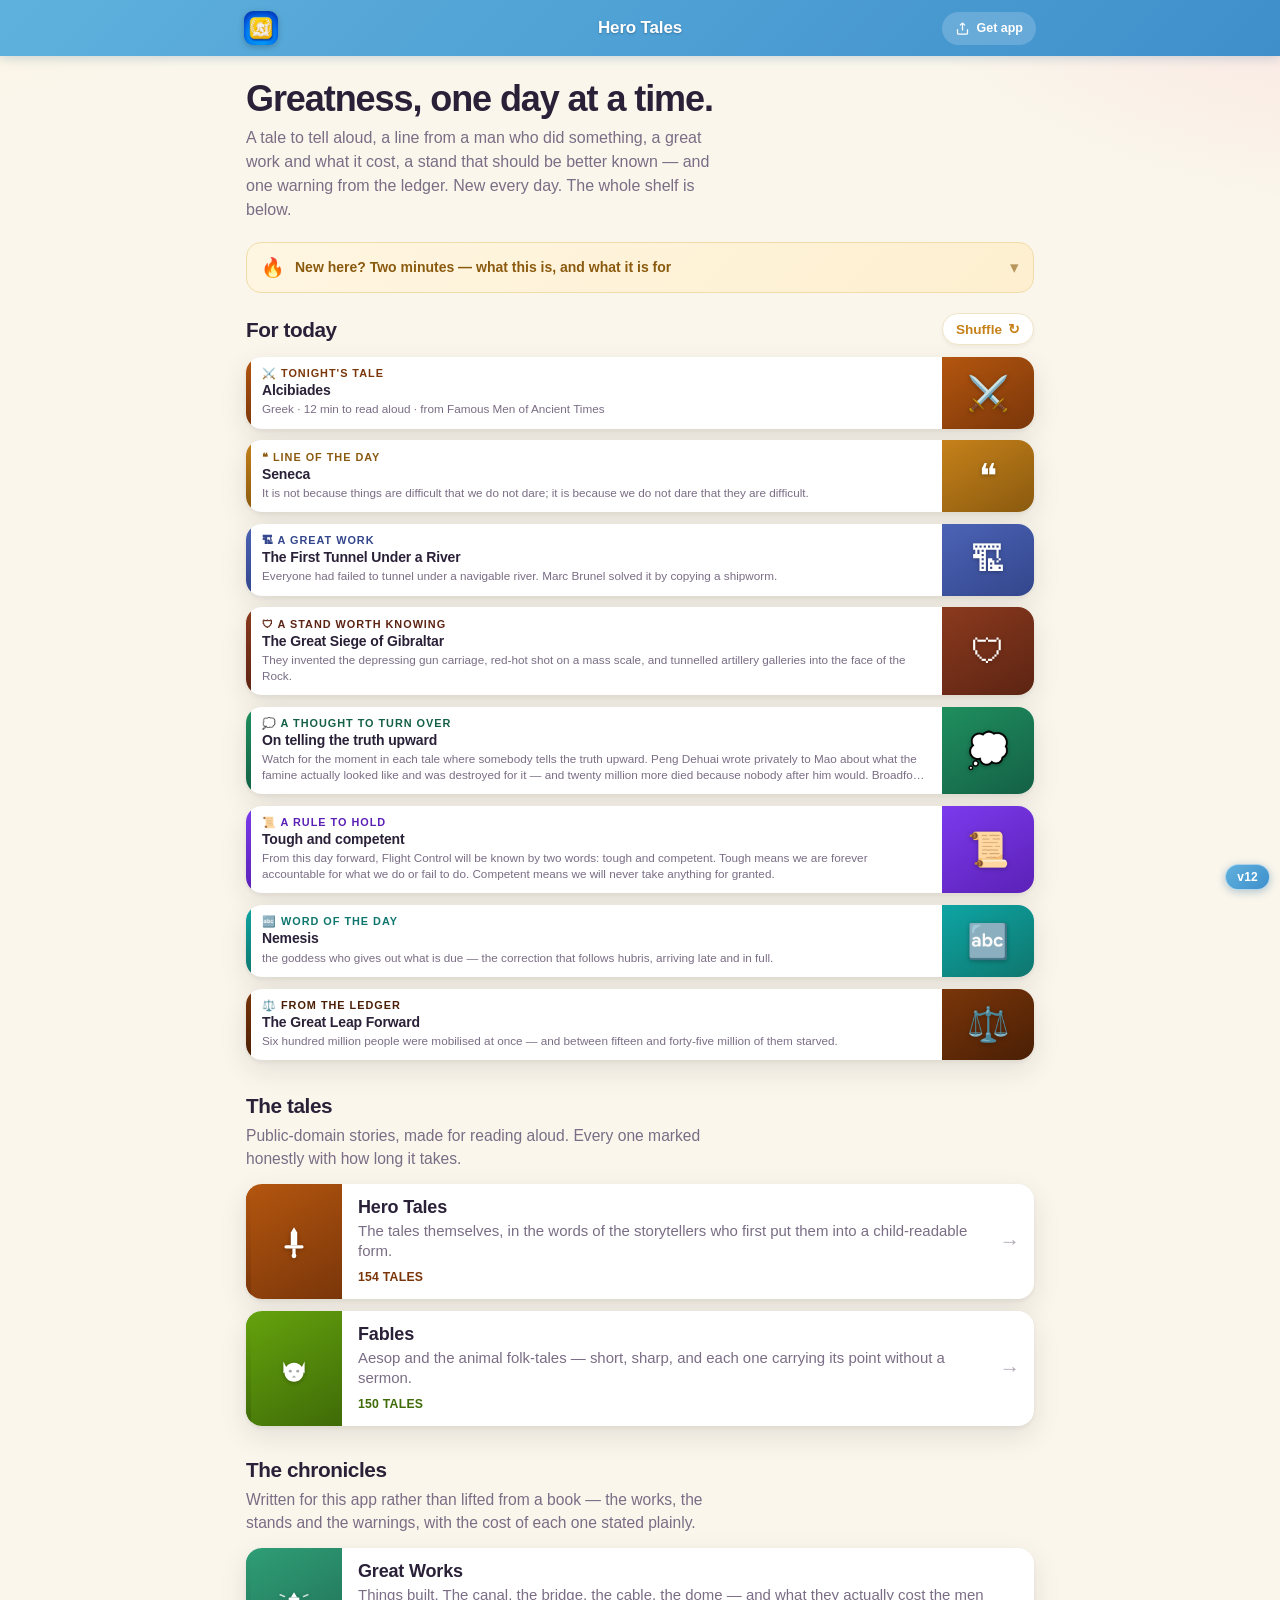
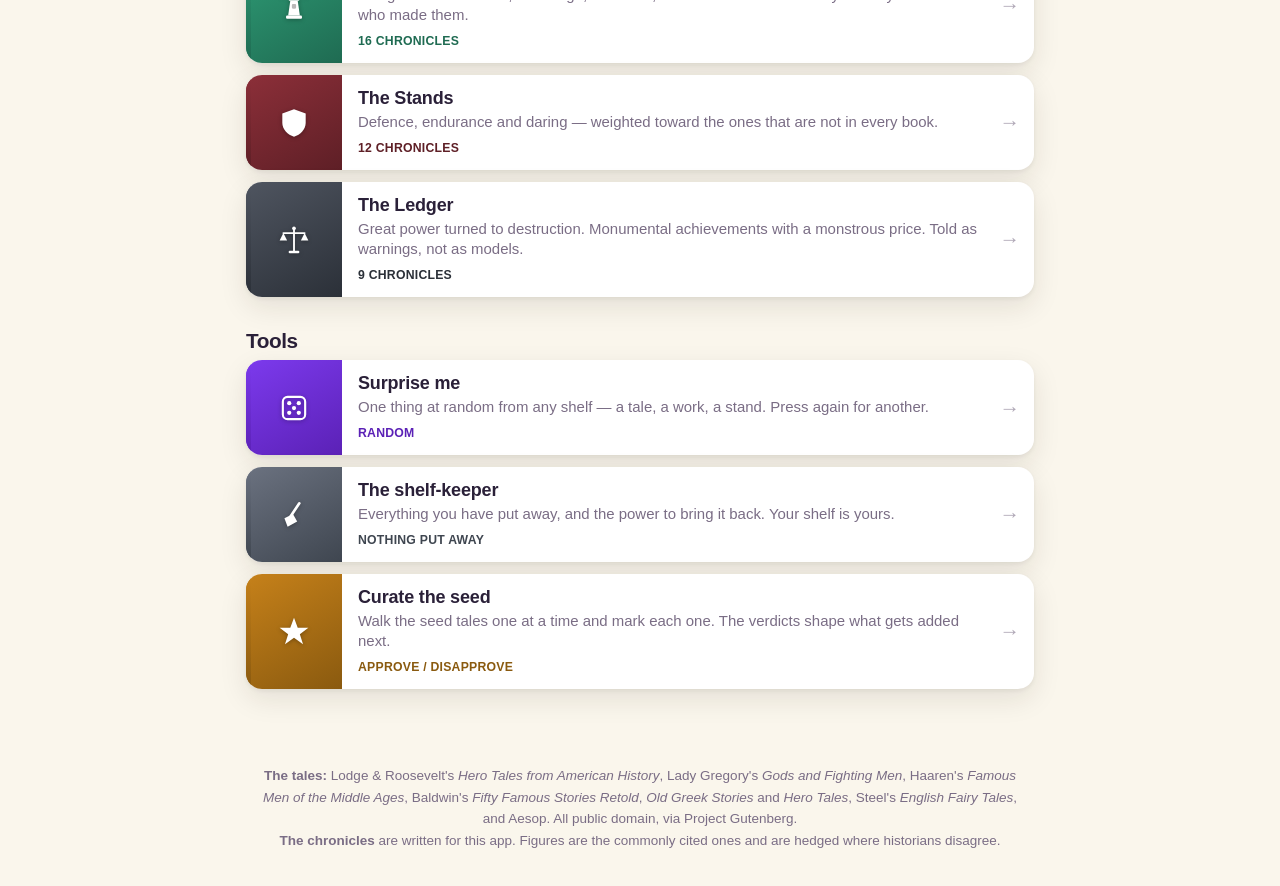
==== commit 51846fb2: "v12 — adopt the Classical Mind palette exactly Hero Tales had drifted onto its own bronze/amber sche" ====
--- a/index.html
+++ b/index.html
@@ -3,7 +3,7 @@
 <head>
 <meta charset="UTF-8">
 <meta name="viewport" content="width=device-width, initial-scale=1.0, viewport-fit=cover">
-<meta name="theme-color" content="#A96A15">
+<meta name="theme-color" content="#3F8FCB">
 <title>Hero Tales — greatness, one day at a time</title>
 <meta name="description" content="A tale, a line, a great work and a warning, every day. Stories of courage, cunning, vision and building — for telling aloud.">
 <link rel="manifest" href="manifest.json">
--- a/assets/shell.css
+++ b/assets/shell.css
@@ -11,42 +11,65 @@
    ========================================================================= */
 
 :root {
-  --ink: #2A2520;
-  --ink-soft: #4A4034;
-  --ink-mute: #6B5F50;
-
+  /* ---------------------------------------------------------------------
+     These tokens are byte-identical to Classical Mind and Classical
+     Architecture. Do not drift them — the three apps are meant to read as
+     one family. Anything peculiar to Hero Tales goes in the block below.
+     --------------------------------------------------------------------- */
+  --ink: #2A2038;
+  --ink-soft: #5C4B6B;
+  --ink-mute: #7A6D85;
   --paper: #FAF6EC;
-  --paper-warm: #FFF6E2;
+  --paper-warm: #FFF6D9;
   --paper-card: #FFFFFF;
   --paper-surface: #FFFBF0;
-
-  --rule: #EADFC6;
+  --rule: #F0E5C8;
   --rule-soft: #F6EED4;
   --rule-strong: #E6D6A8;
 
-  --gold: #E7A83C;
-  --gold-deep: #C6811A;
-  --gold-dark: #8A5A0F;
-  --bronze: #B4560F;
-  --bronze-deep: #7A360A;
-  --ember: #D9531E;
-
-  --grad-gold: linear-gradient(135deg, #E7A83C, #C6811A);
-  --grad-app: linear-gradient(135deg, #C6811A, #8A4A12);
-  --grad-ember: linear-gradient(135deg, #E7A83C, #D9531E);
-
-  --sans: -apple-system, BlinkMacSystemFont, "SF Pro Display", "Segoe UI", system-ui, Helvetica, Arial, sans-serif;
-
-  --shadow-sm: 0 2px 4px rgba(60, 45, 20, .06), 0 6px 16px rgba(60, 45, 20, .07);
-  --shadow-md: 0 2px 4px rgba(60, 45, 20, .07), 0 10px 24px rgba(60, 45, 20, .09);
-  --shadow-lg: 0 8px 20px rgba(60, 45, 20, .16), 0 24px 60px rgba(60, 45, 20, .14);
+  --sun: #FFD64A;
+  --sun-hot: #FF9F3D;
+  --pink: #FF5E8E;
+  --sky: #4A9ED4;
+  --sky-soft: #6CB4E2;
+  --mint: #4CCB9F;
+
+  --sky-deep: #2D6FA8;
+  --sun-deep: #C97D2A;
+  --leaf: #4CCB9F;
+  --leaf-soft: #D5F4E6;
+  --rose: #FF5E8E;
+  --rose-soft: #FFE0EB;
+  --sky-soft-bg: #E0F0FA;
+  --sun-soft: #FFF6D9;
+
+  --grad-warm: linear-gradient(135deg, #FFD64A 0%, #FF9F3D 50%, #FF5E8E 100%);
+  --grad-sun: linear-gradient(135deg, #FFD64A 0%, #FF9F3D 100%);
+  --grad-sky: linear-gradient(135deg, #6CB4E2 0%, #4A9ED4 100%);
+  --grad-fresh: linear-gradient(135deg, #FFD64A 0%, #4CCB9F 100%);
+  --grad-pink: linear-gradient(135deg, #FF9F3D 0%, #FF5E8E 100%);
+
+  --serif: -apple-system, BlinkMacSystemFont, "SF Pro Display", "Segoe UI", Helvetica, Arial, sans-serif;
+  --sans: -apple-system, BlinkMacSystemFont, "SF Pro Display", "Segoe UI", Helvetica, Arial, sans-serif;
+
+  --shadow-sm: 0 1px 2px rgba(40, 30, 20, 0.05), 0 4px 12px rgba(40, 30, 20, 0.06);
+  --shadow-md: 0 2px 4px rgba(40, 30, 20, 0.06), 0 10px 28px rgba(40, 30, 20, 0.10);
+  --shadow-lg: 0 4px 12px rgba(40, 30, 20, 0.10), 0 24px 60px rgba(40, 30, 20, 0.14);
 
   --radius-sm: 10px;
   --radius-md: 16px;
   --radius-lg: 22px;
   --radius-pill: 999px;
 
-  /* Shelf accents — one colour pair per shelf, used by tiles, bars and modals */
+  /* ---- The app bar, same as the siblings: sky blue with gold accents ---- */
+  --gold: #E7A83C;
+  --gold-deep: #C6811A;
+  --gold-dark: #8A5A0F;
+  --grad-gold: linear-gradient(135deg, #E7A83C, #C6811A);
+  --grad-sky-app: linear-gradient(135deg, #5FB1DD, #3F8FCB);
+  --grad-app: var(--grad-sky-app);
+
+  /* ---- Hero Tales only: one colour pair per shelf ---- */
   --shelf-hero-c: #B4560F;   --shelf-hero-cd: #7A360A;
   --shelf-fable-c: #65A30D;  --shelf-fable-cd: #3F6B08;
   --shelf-feat-c: #2F9E77;   --shelf-feat-cd: #1F6B52;
@@ -61,8 +84,8 @@
   margin: 0;
   padding: 0;
   background:
-    radial-gradient(900px 500px at -10% -20%, rgba(231, 168, 60, .24), transparent 60%),
-    radial-gradient(900px 500px at 110% -10%, rgba(217, 83, 30, .13), transparent 60%),
+    radial-gradient(900px 500px at -10% -20%, rgba(255, 214, 74, 0.22), transparent 60%),
+    radial-gradient(900px 500px at 110% -10%, rgba(255, 94, 142, 0.16), transparent 60%),
     var(--paper);
   background-attachment: fixed;
   color: var(--ink);
@@ -78,7 +101,7 @@
 
 .appbar {
   background: var(--grad-app);
-  box-shadow: 0 2px 10px rgba(90, 55, 12, .24);
+  box-shadow: 0 2px 10px rgba(31, 90, 140, .22);
   position: sticky;
   top: 0;
   z-index: 40;
@@ -101,7 +124,7 @@
 .appbar .brand {
   justify-self: center;
   font-weight: 800; font-size: 17px; letter-spacing: -.01em;
-  color: #fff; text-shadow: 0 1px 2px rgba(70, 40, 8, .45);
+  color: #fff; text-shadow: 0 1px 2px rgba(18, 58, 96, .4);
 }
 .appbar .hbtn {
   justify-self: end;
@@ -269,7 +292,7 @@
 
 .ht-modal-overlay {
   position: fixed; inset: 0; z-index: 80;
-  background: rgba(40, 26, 12, .55);
+  background: rgba(30, 22, 15, .55);
   backdrop-filter: blur(4px); -webkit-backdrop-filter: blur(4px);
   display: flex; align-items: center; justify-content: center;
   padding: max(36px, calc(env(safe-area-inset-top) + 20px)) 24px
@@ -423,16 +446,22 @@
 .version-pill {
   position: fixed;
   right: 10px;
-  bottom: calc(8px + env(safe-area-inset-bottom, 0px));
-  z-index: 30;
-  font: 700 10px var(--sans);
-  color: var(--ink-mute);
-  background: rgba(255, 255, 255, .82);
-  border: 1px solid var(--rule);
+  bottom: calc(10px + env(safe-area-inset-bottom, 0px));
+  z-index: 70;
+  font: 800 12px/1 var(--sans);
+  letter-spacing: .02em;
+  font-variant-numeric: tabular-nums;
+  color: #fff;
+  background: var(--grad-app);
+  border: 1.5px solid rgba(255, 255, 255, .55);
   border-radius: var(--radius-pill);
-  padding: 3px 8px;
-  pointer-events: none;
-}
+  padding: 6px 11px;
+  box-shadow: 0 2px 8px rgba(31, 90, 140, .32);
+  cursor: pointer;
+  user-select: none;
+}
+.version-pill:active { transform: scale(.94); }
+
 .refresh-banner {
   position: fixed; left: 50%; transform: translateX(-50%);
   bottom: calc(16px + env(safe-area-inset-bottom, 0px));
--- a/assets/style.css
+++ b/assets/style.css
@@ -8,13 +8,14 @@
    ========================================================================= */
 
 :root {
-  /* Kept from the original palette so existing markup keeps working */
-  --cream: #FAF6EC;
-  --cream-2: #F2EBD8;
-  --muted: #6B5F50;
-  --amber: #C8651B;
-  --amber-2: #E08434;
-  --gold-warm: #C9A24A;
+  /* Local aliases onto the shared tokens in shell.css, kept so the older
+     markup keeps working. Do not introduce new colours here. */
+  --cream: var(--paper);
+  --cream-2: var(--paper-warm);
+  --muted: var(--ink-mute);
+  --amber: var(--sun-deep);
+  --amber-2: var(--sun-hot);
+  --gold-warm: var(--gold);
 
   /* Tradition accents (paired: deep / glow) */
   --t-greek-1: #1E3A8A;   --t-greek-2: #2563EB;
@@ -37,8 +38,8 @@
 }
 
 body { min-height: 100vh; padding-bottom: env(safe-area-inset-bottom); }
-a { color: var(--amber); text-decoration: none; }
-a:hover { text-decoration: underline; }
+a { color: var(--sun-hot); text-decoration: none; }
+a:hover { color: var(--pink); text-decoration: underline; }
 
 /* ============================================================ Shelf switch */
 
@@ -159,10 +160,10 @@
   padding: .5em .95em;
   cursor: pointer;
 }
-.voice-toggle:hover, .campfire-btn:hover { border-color: var(--gold); color: var(--amber); }
+.voice-toggle:hover, .campfire-btn:hover { border-color: var(--gold); color: var(--gold-deep); }
 .voice-toggle.echo { border-color: var(--gold); color: var(--gold-deep); }
 .campfire-btn[aria-pressed="true"] {
-  background: linear-gradient(120deg, var(--amber), var(--amber-2));
+  background: var(--grad-sun);
   color: #fff; border-color: transparent;
 }
 .voice-toast {
@@ -222,9 +223,9 @@
   text-decoration: none;
   display: inline-flex; align-items: center; text-align: center;
 }
-.ctrl-btn.primary { background: linear-gradient(120deg, var(--amber), var(--amber-2)); color: #fff; }
+.ctrl-btn.primary { background: var(--grad-sky-app); color: #fff; box-shadow: 0 4px 13px rgba(46, 132, 189, .32); }
 .ctrl-btn.ghost { background: #fff; border: 1.5px solid var(--rule); box-shadow: none; }
-.ctrl-btn.speaking { background: linear-gradient(120deg, var(--gold-warm), var(--amber)); color: #fff; }
+.ctrl-btn.speaking { background: var(--grad-sun); color: #fff; }
 
 /* ================================================== Chronicle-only pieces */
 
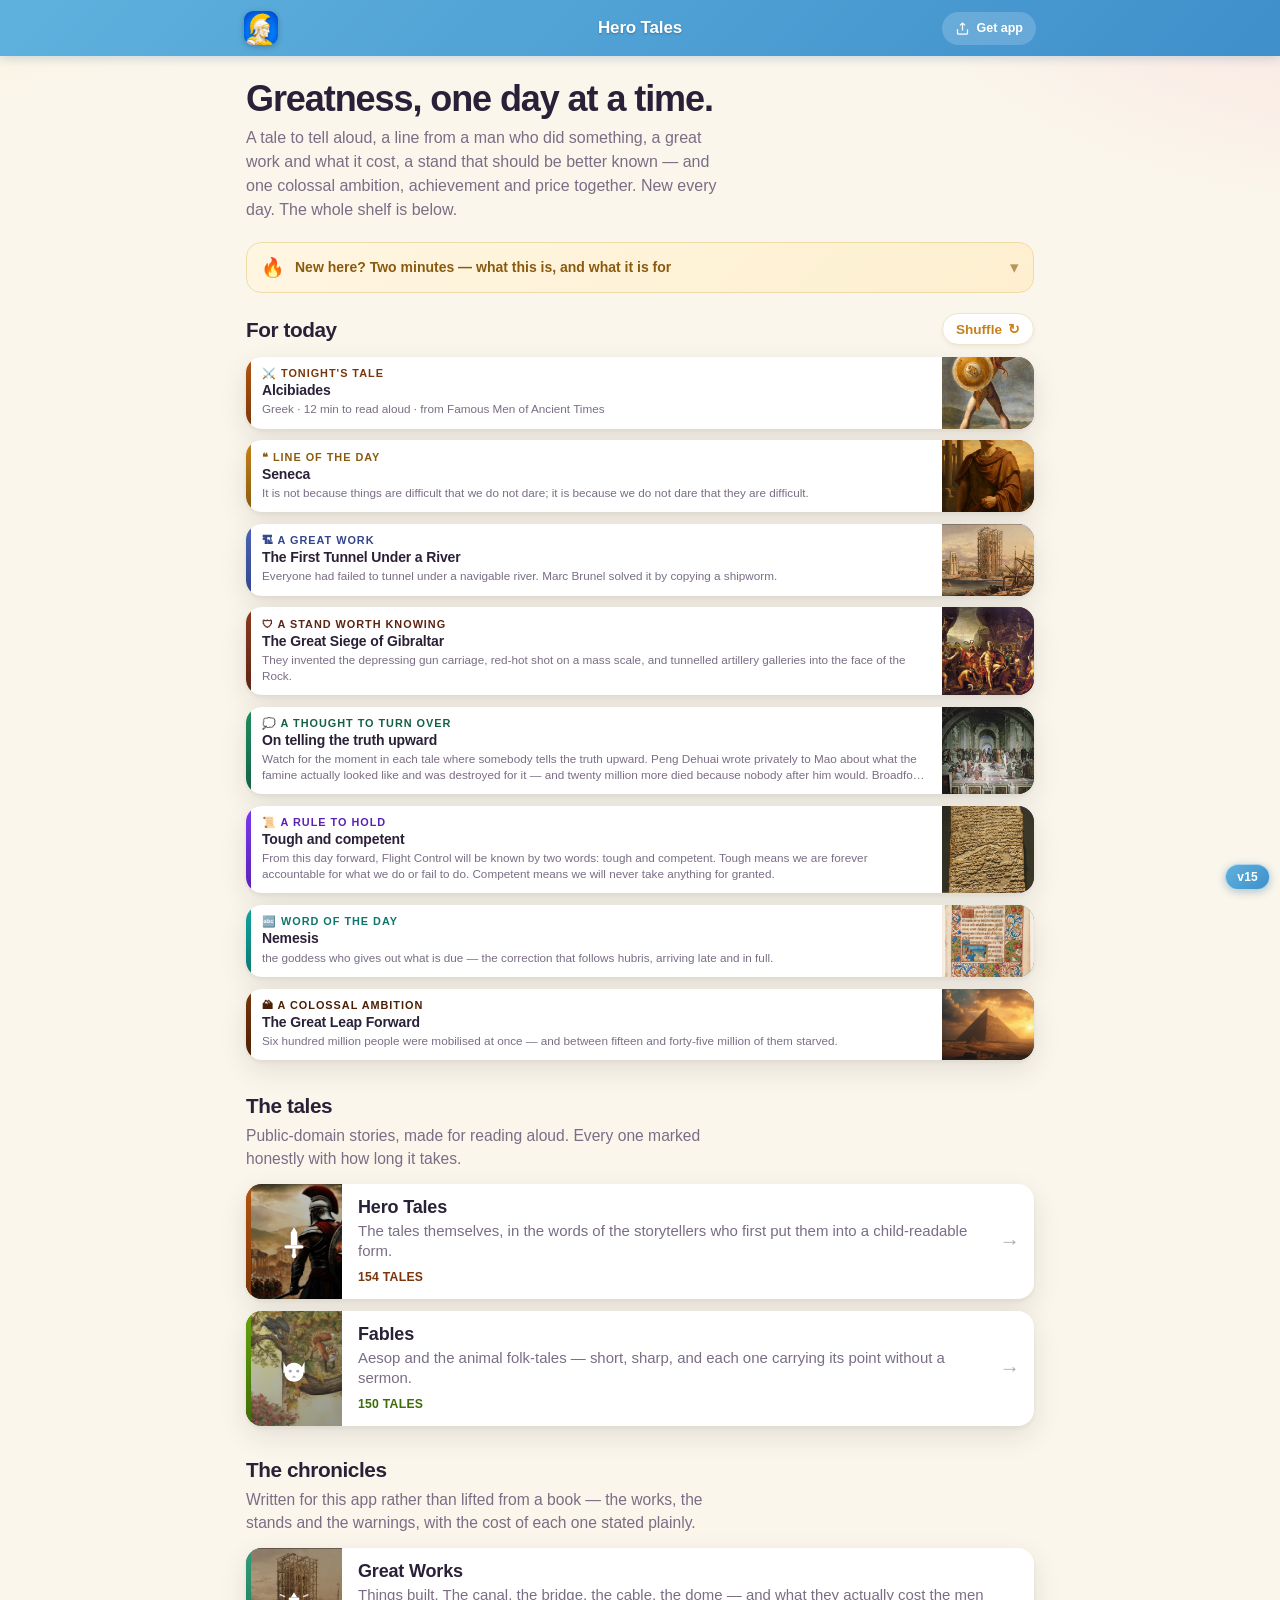
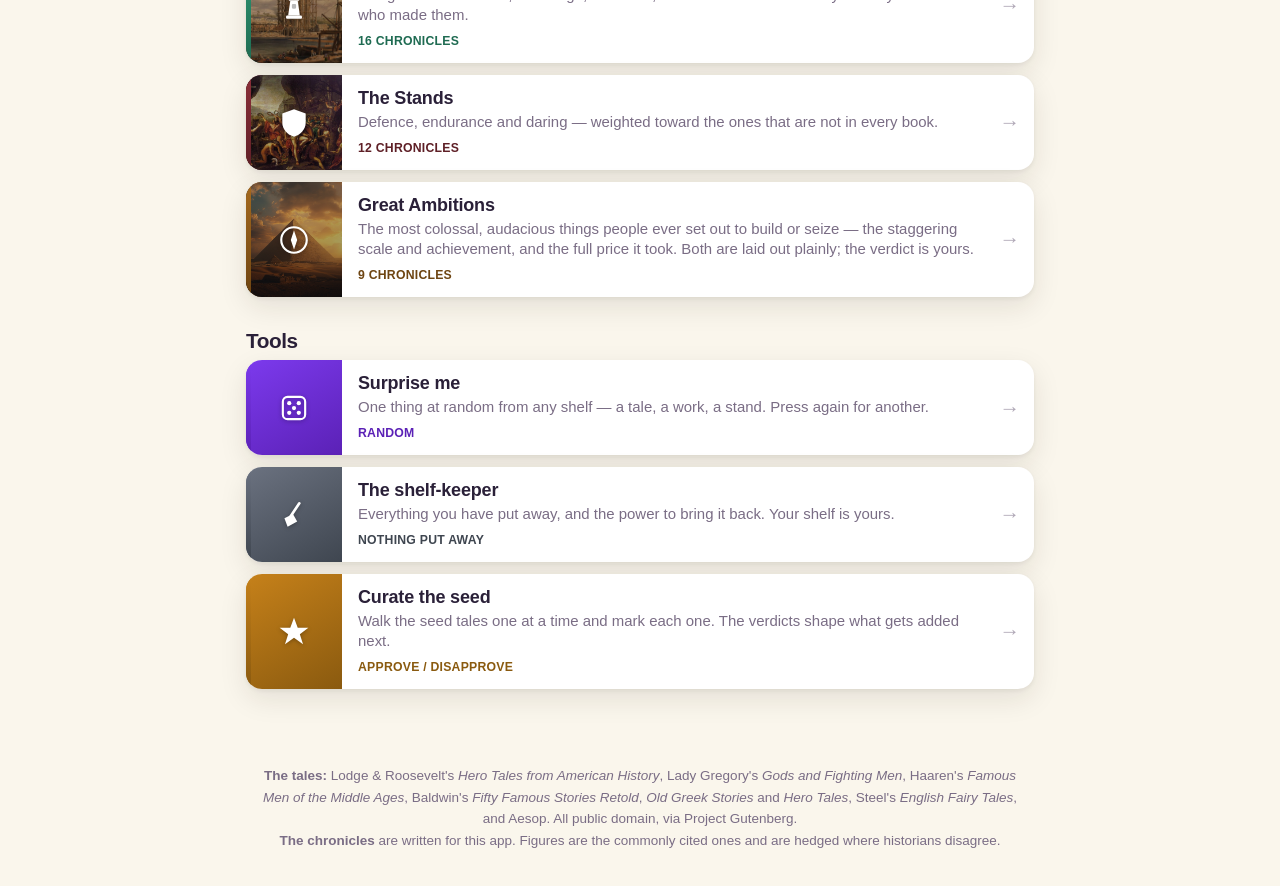
==== commit 5c68792f: "Back/Home nav + reframe 'The Ledger' as 'Great Ambitions' Navigation: - Appbar/back now steps back t" ====
--- a/index.html
+++ b/index.html
@@ -20,7 +20,7 @@
 
   <div class="ht-hero">
     <h1>Greatness, one day at a time.</h1>
-    <p>A tale to tell aloud, a line from a man who did something, a great work and what it cost, a stand that should be better known — and one warning from the ledger. New every day. The whole shelf is below.</p>
+    <p>A tale to tell aloud, a line from a man who did something, a great work and what it cost, a stand that should be better known — and one colossal ambition, achievement and price together. New every day. The whole shelf is below.</p>
   </div>
 
   <details class="welcome" id="welcomeBox">
@@ -32,7 +32,7 @@
     <div class="welcome-body">
       <p>The Greeks and Romans did something with their children that we have largely stopped doing: they told them, over and over, about people who did great things. Not to entertain them. To give them models, and to expect them to be copied. Plutarch said plainly that he wrote his <i>Lives</i> so that a young man reading them would be provoked into imitation.</p>
       <p><b>That is the whole aim here.</b> Courage, cunning, loyalty, mercy, endurance, the will to build — shown by people who actually had them, told in the storyteller's voice rather than a lecturer's. The tales are not commentary and they do not moralise. They carry their own weight.</p>
-      <p><b>Five shelves.</b> The <b>hero tales</b> and the <b>fables</b> are public-domain stories from the great 19th-century tellers. <b>Great works</b> is things built — the canal, the bridge, the cable, the dome — because the men who drove those through were as hard as any soldier and almost nobody tells their story. <b>The stands</b> are defences and daring, weighted toward the ones left out of the usual books. And <b>the ledger</b> is the dark half: enormous achievements bought at a monstrous price, told as warnings, so that a child who has only been shown good greatness will recognise the other kind when it arrives with plans and a flag.</p>
+      <p><b>Five shelves.</b> The <b>hero tales</b> and the <b>fables</b> are public-domain stories from the great 19th-century tellers. <b>Great works</b> is things built — the canal, the bridge, the cable, the dome — because the men who drove those through were as hard as any soldier and almost nobody tells their story. <b>The stands</b> are defences and daring, weighted toward the ones left out of the usual books. And <b>Great Ambitions</b> is the colossal, audacious undertakings — cities raised from marsh, seas moved, countries made — where the achievement and the cost are both enormous and both are told in full. The same events read as triumph or tragedy depending on where you stand; a fair test is whether life actually got better for the people who lived it. You weigh it and decide.</p>
       <p><b>Your shelf, your call.</b> Anything you do not want in the house — tap <i>Put away</i> on it and it is gone from every list. Nothing is locked in.</p>
     </div>
   </details>
--- a/assets/shell.css
+++ b/assets/shell.css
@@ -287,6 +287,11 @@
   font-size: 2rem; color: #fff; z-index: 0;
   filter: drop-shadow(0 1px 2px rgba(0, 0, 0, .3));
 }
+/* Real photo over the gradient+glyph; removes itself on 404 to reveal the glyph. */
+.today-bar .tb-photo img {
+  position: absolute; inset: 0;
+  width: 100%; height: 100%; object-fit: cover; z-index: 1;
+}
 
 /* ------------------------------------------------------------ Daily modal */
 
@@ -403,6 +408,15 @@
   filter: drop-shadow(0 1px 2px rgba(0, 0, 0, .3));
 }
 .rtile-ic svg { width: 34px; height: 34px; }
+/* Real photo behind the white icon; a soft scrim keeps the icon legible. */
+.rtile-photo img {
+  position: absolute; inset: 0;
+  width: 100%; height: 100%; object-fit: cover; z-index: 1;
+}
+.rtile-photo.has-img::after {
+  content: ""; position: absolute; inset: 0; z-index: 2;
+  background: linear-gradient(150deg, rgba(0, 0, 0, .18), rgba(0, 0, 0, .42));
+}
 .rtile-body {
   flex: 1; min-width: 0;
   padding: 13px 12px 13px 16px;
--- a/assets/style.css
+++ b/assets/style.css
@@ -122,6 +122,12 @@
   pointer-events: none;
   opacity: .55;
 }
+.story-thumb {
+  flex: none; width: 40px; height: 40px; border-radius: 10px;
+  position: relative; overflow: hidden;
+  background: linear-gradient(150deg, var(--c1, var(--rule)), var(--c2, var(--rule)));
+}
+.story-thumb img { position: absolute; inset: 0; width: 100%; height: 100%; object-fit: cover; }
 .story-item a { flex: 1; color: var(--ink); text-decoration: none; font-weight: 600; font-size: 16px; }
 .story-item:hover { transform: translateY(-1px); box-shadow: 0 6px 16px rgba(60, 45, 20, .13); }
 .story-time { font-size: 13px; color: var(--muted); font-variant-numeric: tabular-nums; white-space: nowrap; }
